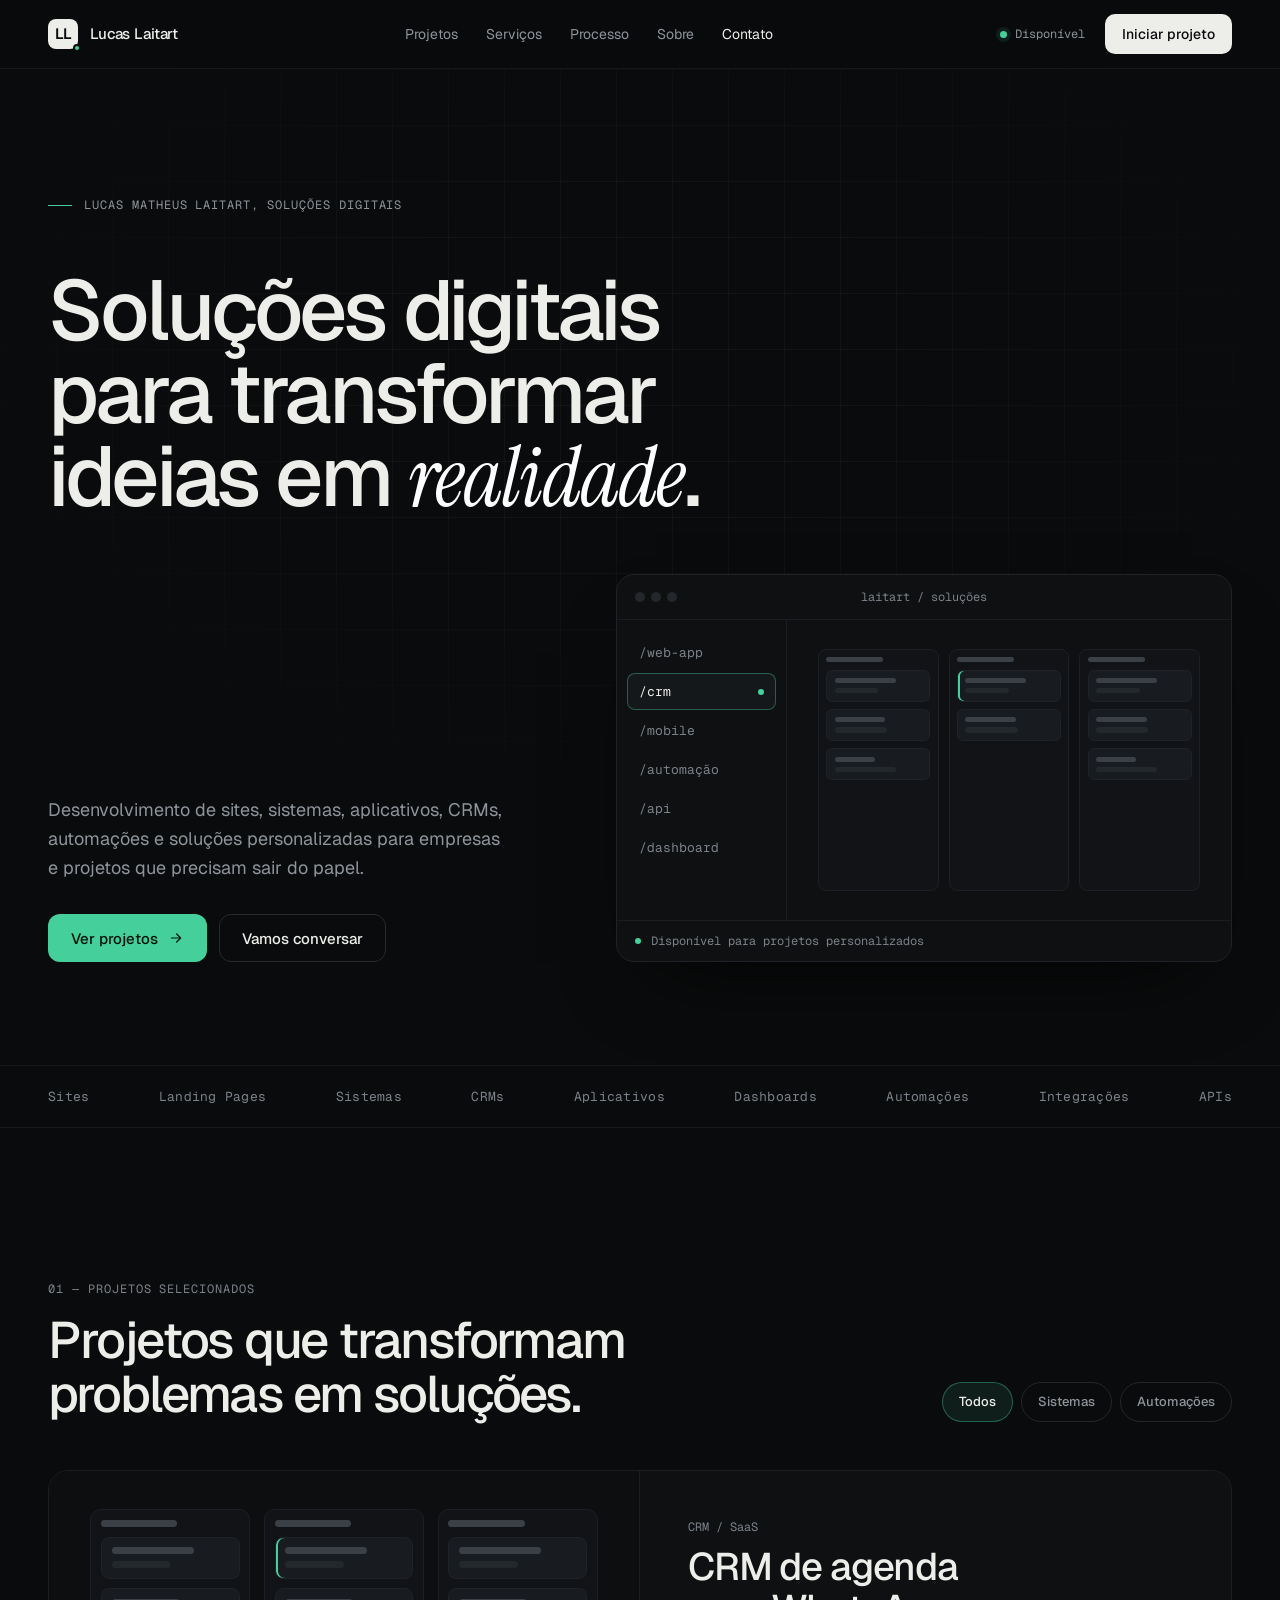
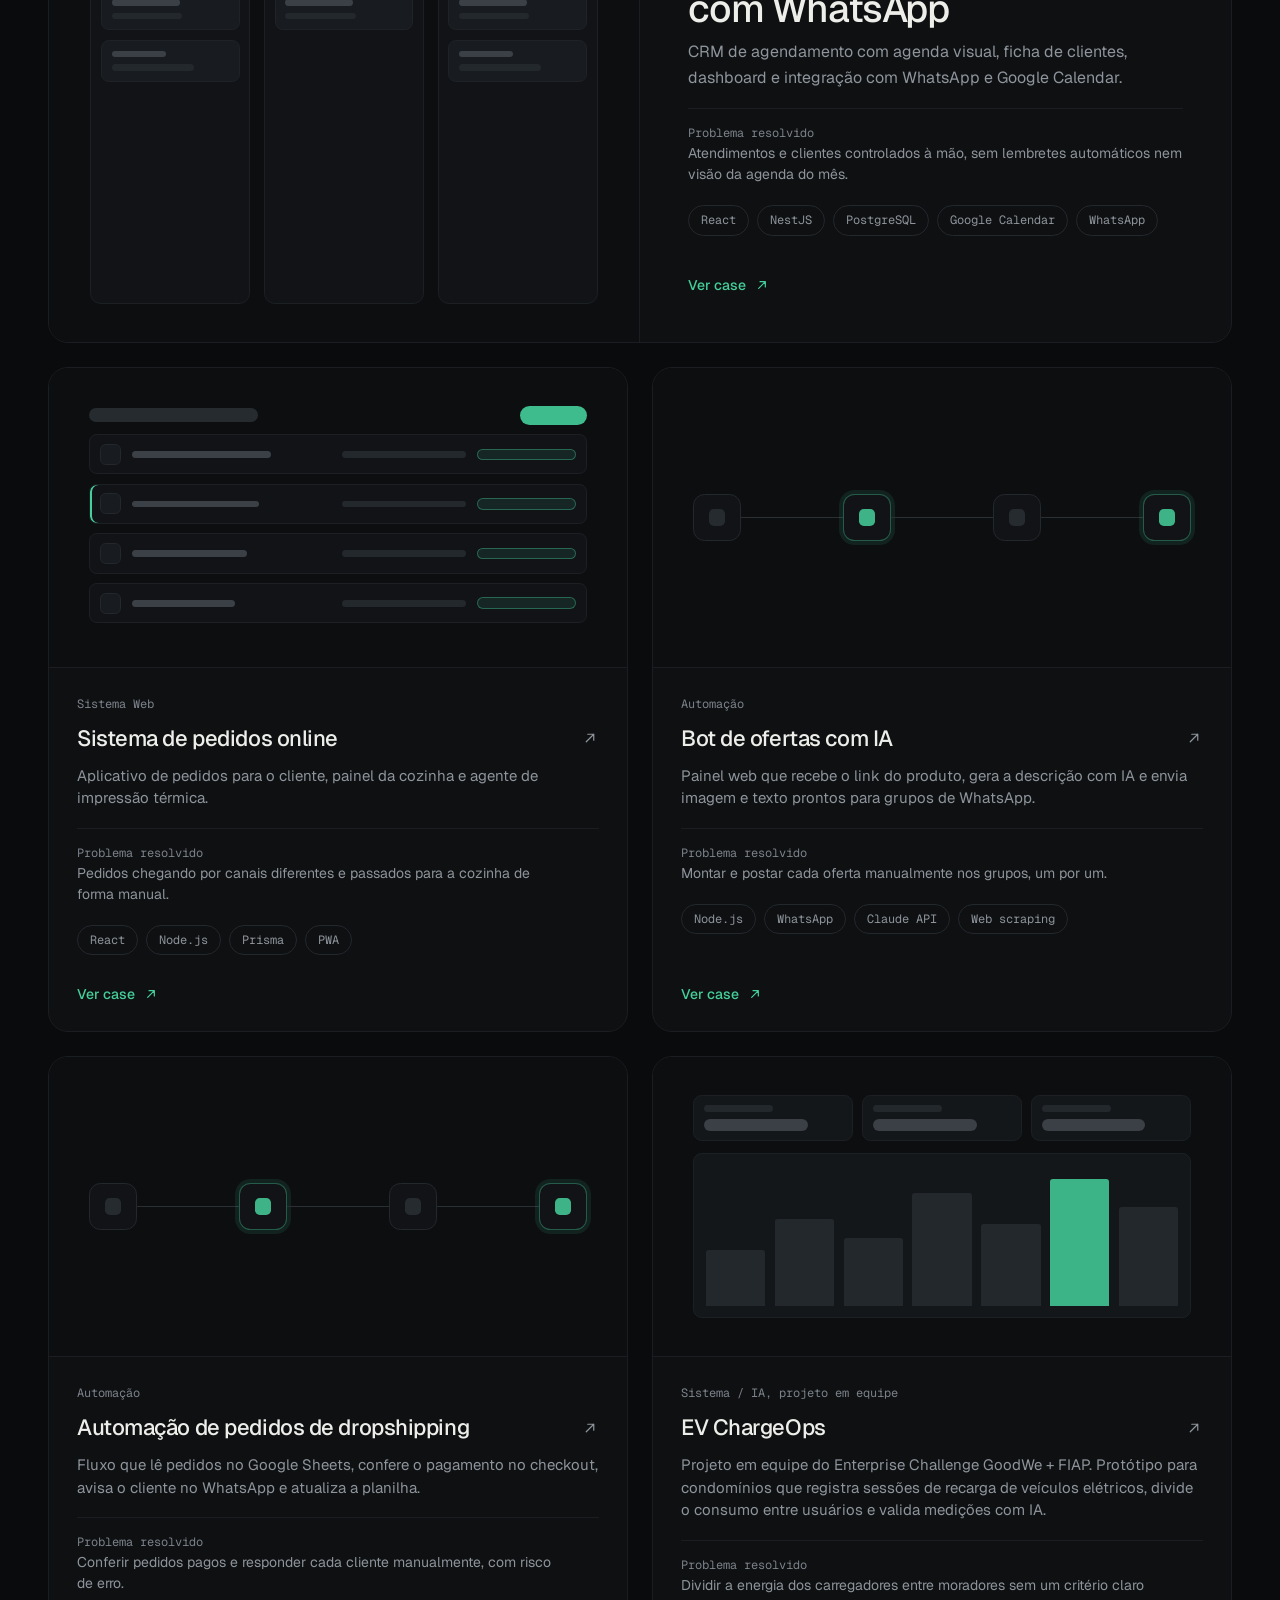
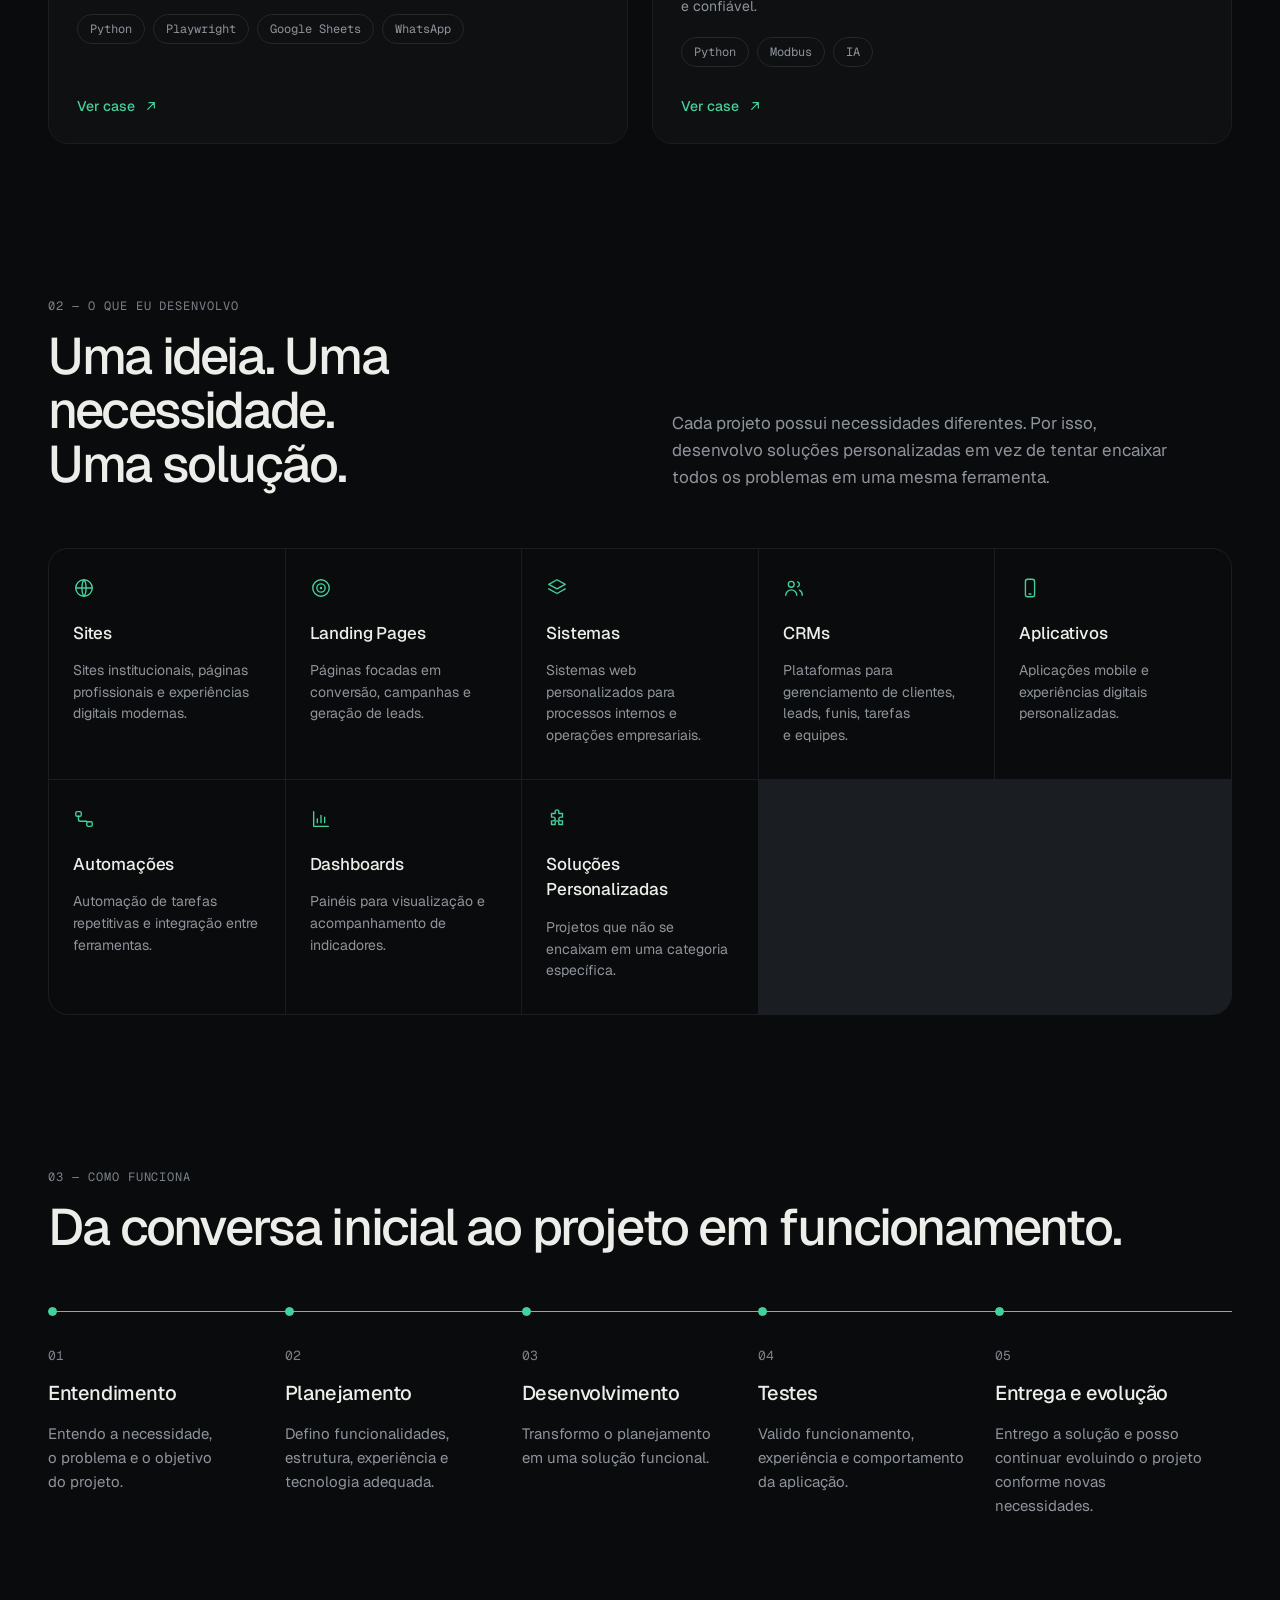
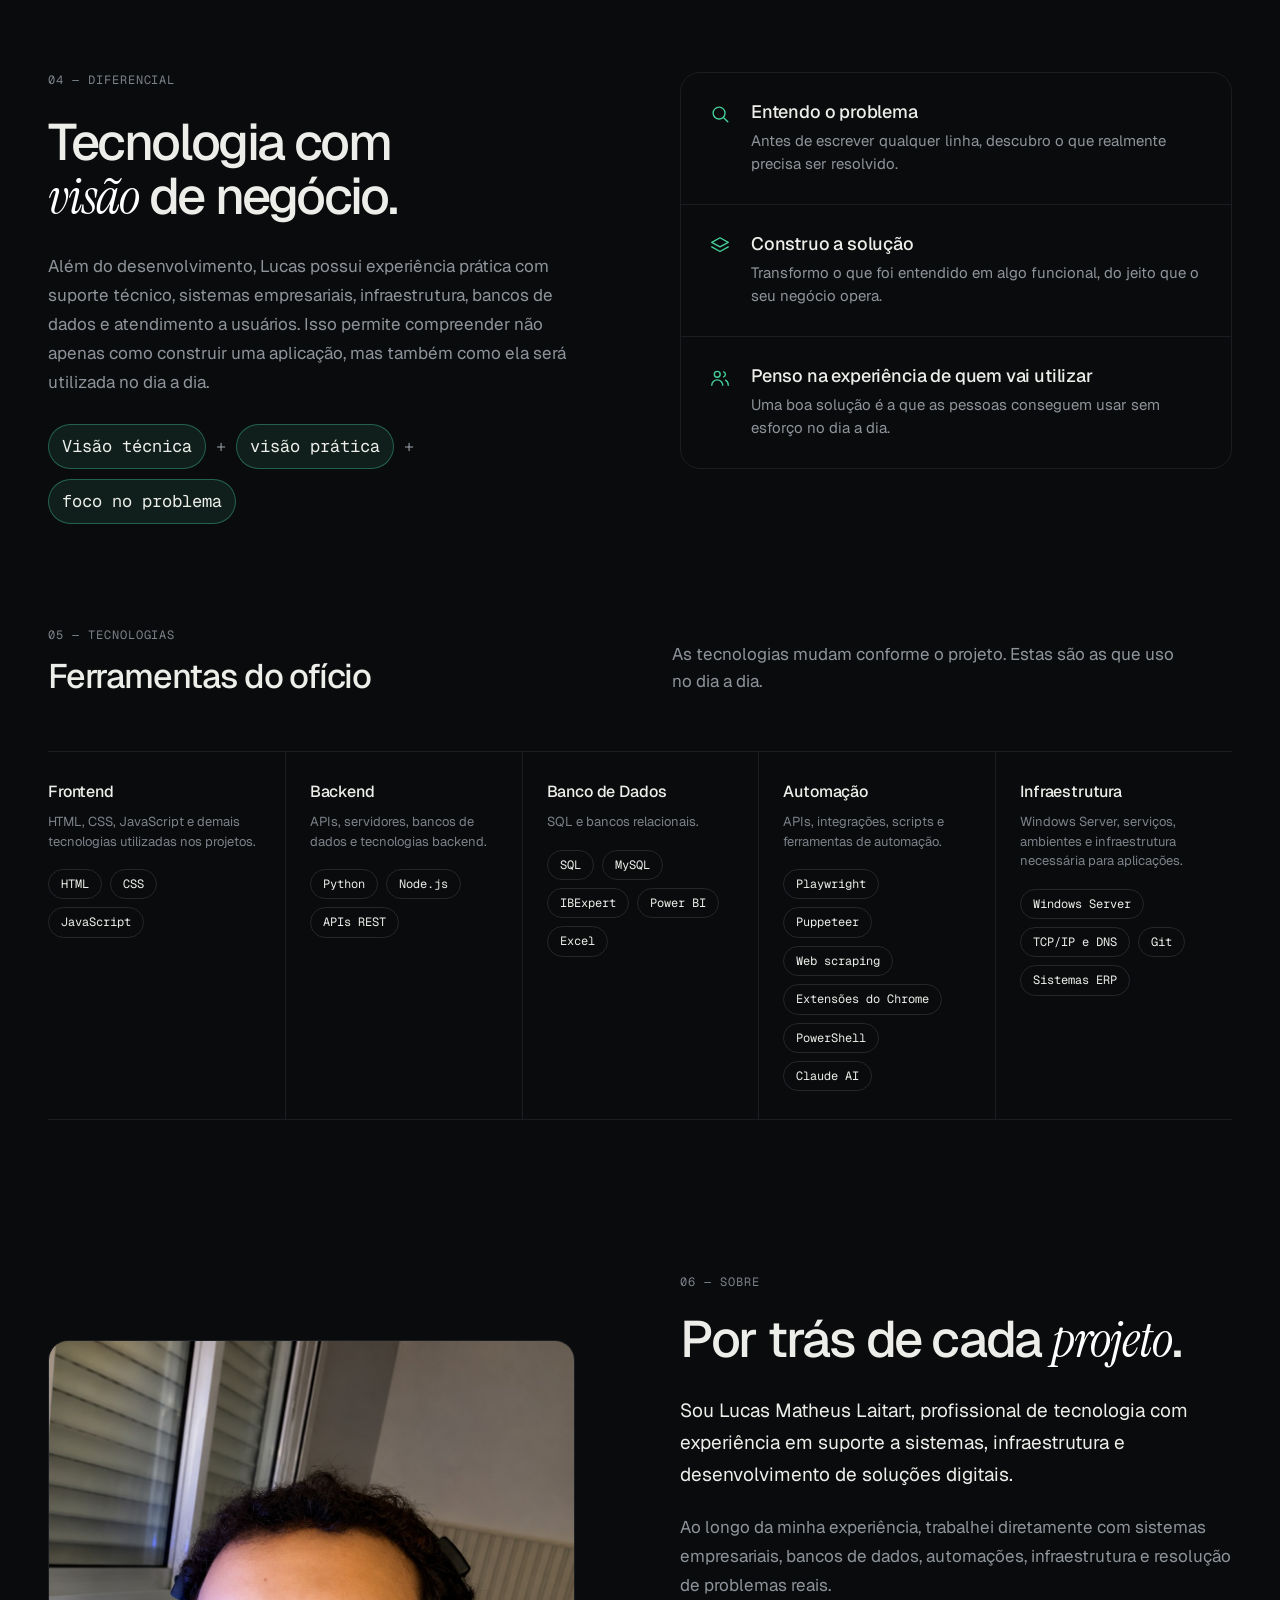
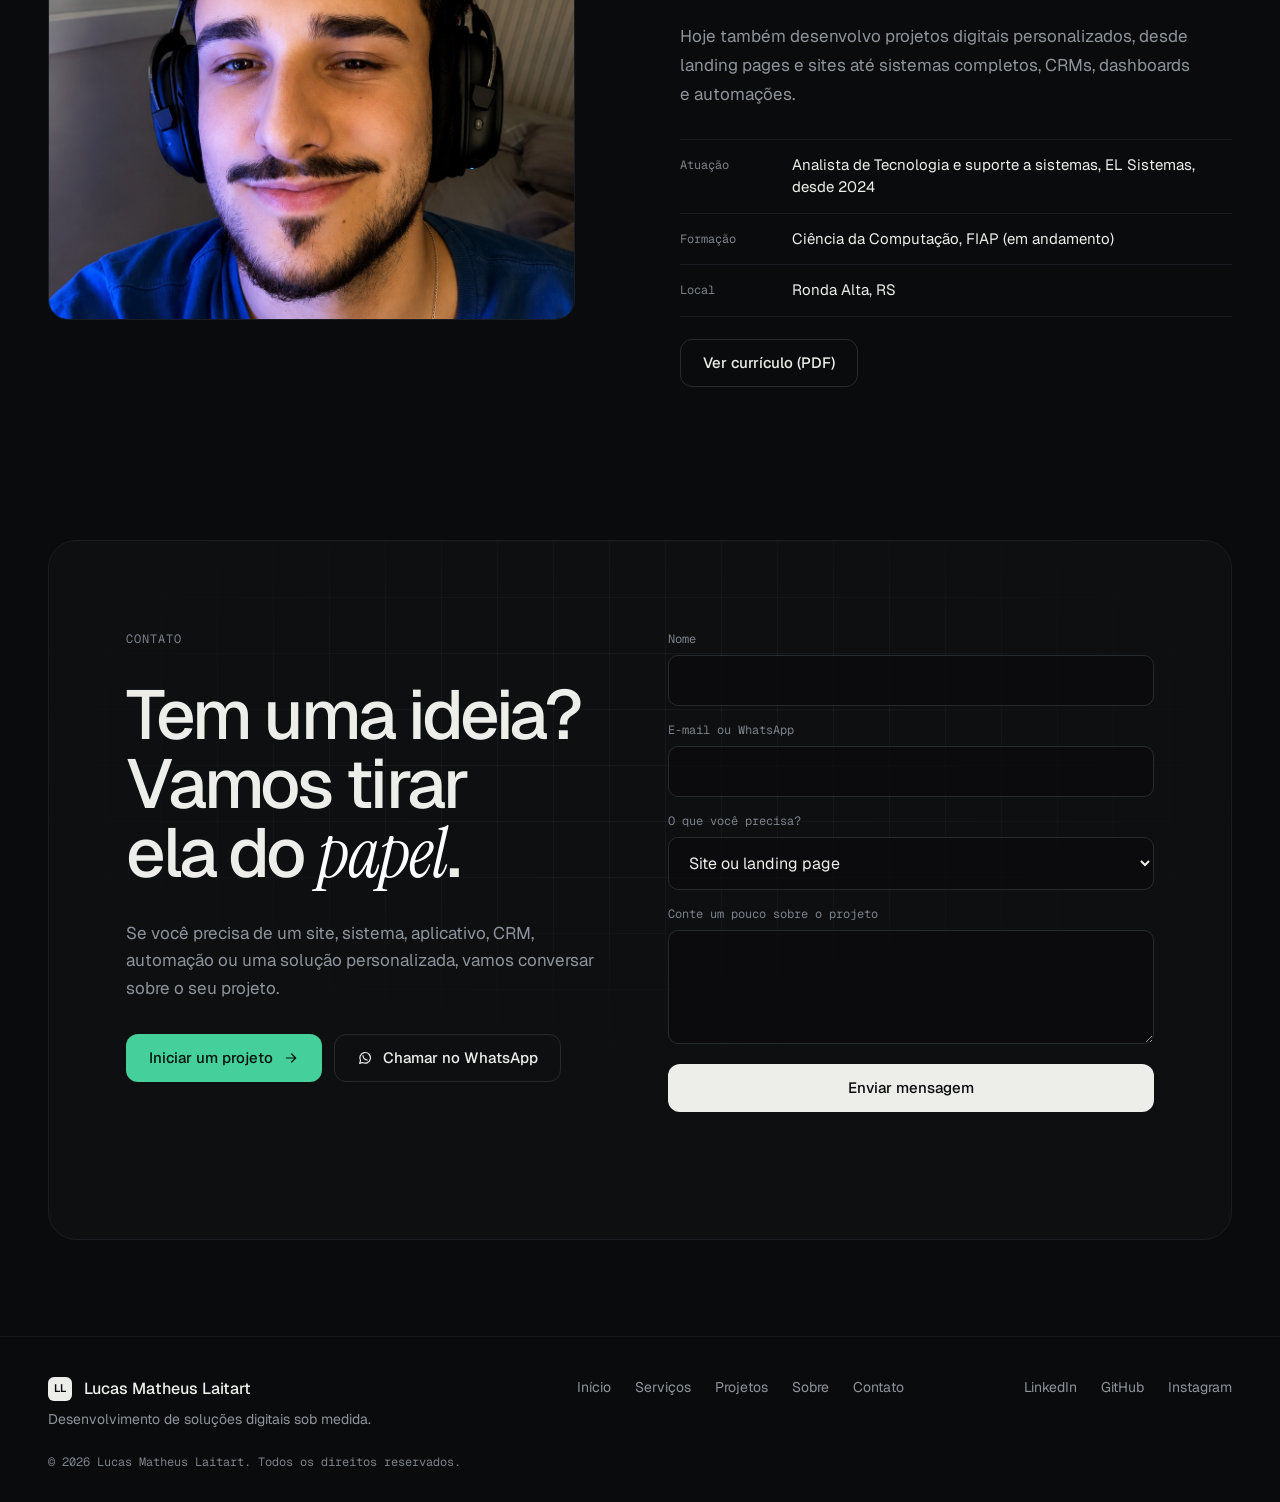
==== index.html @ d744e844 "Portfólio PJ de Lucas Matheus Laitart Co-Authored-By: Claude Sonnet 5.5 <noreply@anthropic.com>" ====
<!doctype html>
<html lang="pt-BR">
<head>
  <meta charset="utf-8">
  <meta name="viewport" content="width=device-width, initial-scale=1">
  <title>Lucas Matheus Laitart | Soluções digitais sob medida</title>
  <meta name="description" content="Sites, sistemas, aplicativos, CRMs, dashboards e automações personalizadas para empresas e projetos que precisam sair do papel.">
  <meta name="theme-color" content="#0a0b0c">
  <meta property="og:title" content="Lucas Matheus Laitart | Soluções digitais sob medida">
  <meta property="og:description" content="Transformo ideias e problemas de negócio em soluções digitais funcionais, modernas e personalizadas.">
  <meta property="og:type" content="website">
  <link rel="icon" href="data:image/svg+xml,%3Csvg xmlns='http://www.w3.org/2000/svg' viewBox='0 0 32 32'%3E%3Crect width='32' height='32' rx='8' fill='%23edeeea'/%3E%3Ccircle cx='25' cy='25' r='4' fill='%2345d09b' stroke='%230a0b0c' stroke-width='2'/%3E%3Ctext x='15' y='21' font-family='Arial' font-weight='700' font-size='15' text-anchor='middle' fill='%230a0b0c'%3ELL%3C/text%3E%3C/svg%3E">
  <link rel="preconnect" href="https://fonts.googleapis.com">
  <link rel="preconnect" href="https://fonts.gstatic.com" crossorigin>
  <link href="https://fonts.googleapis.com/css2?family=Geist:wght@300;400;500;600&family=Geist+Mono:wght@400;500&family=Instrument+Serif:ital@1&display=swap" rel="stylesheet">
  <link rel="stylesheet" href="css/tokens.css">
  <link rel="stylesheet" href="css/base.css">
  <link rel="stylesheet" href="css/components.css">
  <link rel="stylesheet" href="css/hero.css">
  <link rel="stylesheet" href="css/sections.css">
</head>
<body>
  <a class="skip" href="#conteudo">Ir para o conteúdo</a>

  <header class="nav" id="nav">
    <div class="container nav__inner">
      <a class="nav__brand" href="#inicio" aria-label="Lucas Matheus Laitart, início">
        <span class="nav__mark" aria-hidden="true">LL</span>
        <span>Lucas Laitart</span>
      </a>
      <nav class="nav__links" id="nav-links" aria-label="Principal">
        <a href="#projetos">Projetos</a>
        <a href="#servicos">Serviços</a>
        <a href="#processo">Processo</a>
        <a href="#sobre">Sobre</a>
        <a href="#contato">Contato</a>
      </nav>
      <div class="nav__right">
        <span class="avail"><i aria-hidden="true"></i>Disponível</span>
        <a class="btn btn--sm btn--light" href="#contato">Iniciar projeto</a>
        <button class="nav__toggle" id="nav-toggle" aria-expanded="false" aria-controls="nav-links" aria-label="Abrir menu">
          <span></span><span></span>
        </button>
      </div>
    </div>
    <span class="nav__progress" id="nav-progress" aria-hidden="true"></span>
  </header>

  <main id="conteudo">
    <!-- HERO -->
    <section class="hero" id="inicio">
      <div class="hero__bg gridbg gridbg--fade" aria-hidden="true"></div>
      <div class="container hero__inner">
        <p class="hero__kicker">Lucas Matheus Laitart, soluções digitais</p>
        <h1>Soluções digitais para transformar ideias em <em class="serif">realidade</em>.</h1>

        <div class="hero__row">
          <div class="hero__copy">
            <p>Desenvolvimento de sites, sistemas, aplicativos, CRMs, automações e soluções personalizadas para empresas e projetos que precisam sair do papel.</p>
            <div class="hero__cta">
              <a class="btn btn--primary" href="#projetos">Ver projetos
                <svg class="arrow-r" viewBox="0 0 24 24" aria-hidden="true"><path d="M5 12h14M13 6l6 6-6 6"/></svg></a>
              <a class="btn btn--ghost" href="#contato">Vamos conversar</a>
            </div>
          </div>

          <div class="console" id="console">
            <div class="console__bar">
              <span class="console__dots" aria-hidden="true"><i></i><i></i><i></i></span>
              <span class="console__title">laitart / soluções</span>
              <span style="width:42px" aria-hidden="true"></span>
            </div>
            <div class="console__body">
              <div class="console__tabs" id="console-tabs" role="tablist" aria-label="Tipos de solução"></div>
              <div class="console__view" id="console-view" role="tabpanel" aria-live="polite"></div>
            </div>
            <div class="console__foot"><i aria-hidden="true"></i>Disponível para projetos personalizados</div>
          </div>
        </div>
      </div>
    </section>

    <div class="strip">
      <div class="container strip__inner" aria-label="Tipos de projeto">
        <span>Sites</span><span>Landing Pages</span><span>Sistemas</span><span>CRMs</span><span>Aplicativos</span><span>Dashboards</span><span>Automações</span><span>Integrações</span><span>APIs</span>
      </div>
    </div>

    <!-- PROJETOS -->
    <section class="section" id="projetos">
      <div class="container">
        <div class="work__top">
          <div>
            <span class="eyebrow">01 — Projetos selecionados</span>
            <h2>Projetos que transformam problemas em soluções.</h2>
          </div>
          <div class="filters" id="project-filters" role="group" aria-label="Filtrar projetos"></div>
        </div>
        <div class="projects" id="projects-grid"></div>
      </div>
    </section>

    <!-- SERVIÇOS -->
    <section class="section" id="servicos">
      <div class="container">
        <div class="head">
          <div>
            <span class="eyebrow">02 — O que eu desenvolvo</span>
            <h2>Uma ideia. Uma necessidade. Uma solução.</h2>
          </div>
          <p>Cada projeto possui necessidades diferentes. Por isso, desenvolvo soluções personalizadas em vez de tentar encaixar todos os problemas em uma mesma ferramenta.</p>
        </div>
        <div class="services" id="services-grid"></div>
      </div>
    </section>

    <!-- PROCESSO -->
    <section class="section" id="processo">
      <div class="container">
        <div class="head">
          <div>
            <span class="eyebrow">03 — Como funciona</span>
            <h2>Da conversa inicial ao projeto em funcionamento.</h2>
          </div>
        </div>
        <ol class="process" id="process-list"></ol>
      </div>
    </section>

    <!-- DIFERENCIAL -->
    <section class="section" id="diferencial">
      <div class="container diff">
        <div class="diff__copy">
          <span class="eyebrow">04 — Diferencial</span>
          <h2>Tecnologia com <em class="serif">visão</em> de negócio.</h2>
          <p>Além do desenvolvimento, Lucas possui experiência prática com suporte técnico, sistemas empresariais, infraestrutura, bancos de dados e atendimento a usuários. Isso permite compreender não apenas como construir uma aplicação, mas também como ela será utilizada no dia a dia.</p>
          <p class="equation" aria-label="Visão técnica, mais visão prática, mais foco no problema">
            <span>Visão técnica</span><i>+</i><span>visão prática</span><i>+</i><span>foco no problema</span>
          </p>
        </div>
        <div class="pillars" id="pillars-list"></div>
      </div>
    </section>

    <!-- TECNOLOGIAS -->
    <section class="section section--tight" id="tecnologias">
      <div class="container">
        <div class="head head--small">
          <div>
            <span class="eyebrow">05 — Tecnologias</span>
            <h2>Ferramentas do ofício</h2>
          </div>
          <p>As tecnologias mudam conforme o projeto. Estas são as que uso no dia a dia.</p>
        </div>
        <div class="tech" id="tech-list"></div>
      </div>
    </section>

    <!-- SOBRE -->
    <section class="section" id="sobre">
      <div class="container about">
        <div class="about__visual" id="about-visual"></div>
        <div class="about__copy">
          <span class="eyebrow">06 — Sobre</span>
          <h2>Por trás de cada <em class="serif">projeto</em>.</h2>
          <p>Sou Lucas Matheus Laitart, profissional de tecnologia com experiência em suporte a sistemas, infraestrutura e desenvolvimento de soluções digitais.</p>
          <p>Ao longo da minha experiência, trabalhei diretamente com sistemas empresariais, bancos de dados, automações, infraestrutura e resolução de problemas reais.</p>
          <p>Hoje também desenvolvo projetos digitais personalizados, desde landing pages e sites até sistemas completos, CRMs, dashboards e automações.</p>
          <dl class="facts-list">
            <div><dt>Atuação</dt><dd>Analista de Tecnologia e suporte a sistemas, EL Sistemas, desde 2024</dd></div>
            <div><dt>Formação</dt><dd>Ciência da Computação, FIAP (em andamento)</dd></div>
            <div><dt>Local</dt><dd>Ronda Alta, RS</dd></div>
          </dl>
          <a class="btn btn--ghost" href="assets/curriculo.pdf" target="_blank" rel="noopener">Ver currículo (PDF)</a>
        </div>
      </div>
    </section>

    <!-- CONTATO -->
    <section class="section" id="contato">
      <div class="container">
        <div class="cta">
          <div class="cta__bg gridbg gridbg--fade" aria-hidden="true"></div>
          <div class="cta__copy">
            <span class="eyebrow">Contato</span>
            <h2>Tem uma ideia? Vamos tirar ela do <em class="serif">papel</em>.</h2>
            <p>Se você precisa de um site, sistema, aplicativo, CRM, automação ou uma solução personalizada, vamos conversar sobre o seu projeto.</p>
            <div class="cta__actions">
              <a class="btn btn--primary" href="#form-nome" id="cta-start">Iniciar um projeto
                <svg class="arrow-r" viewBox="0 0 24 24" aria-hidden="true"><path d="M5 12h14M13 6l6 6-6 6"/></svg></a>
              <a class="btn btn--ghost" id="cta-wa" href="#form-nome" hidden></a>
            </div>
          </div>
          <form class="form" id="contact-form" novalidate>
            <label>Nome<input id="form-nome" name="nome" type="text" autocomplete="name" required></label>
            <label>E-mail ou WhatsApp<input name="contato" type="text" autocomplete="email" required></label>
            <label>O que você precisa?
              <select name="tipo">
                <option>Site ou landing page</option>
                <option>Sistema web</option>
                <option>CRM</option>
                <option>Aplicativo</option>
                <option>Automação ou integração</option>
                <option>Dashboard</option>
                <option>Outro</option>
              </select>
            </label>
            <label>Conte um pouco sobre o projeto<textarea name="mensagem" rows="4" required></textarea></label>
            <button class="btn btn--light" type="submit">Enviar mensagem</button>
            <p class="form__msg" id="form-msg" role="status" aria-live="polite"></p>
          </form>
        </div>
      </div>
    </section>
  </main>

  <footer class="footer">
    <div class="container footer__inner">
      <div>
        <p class="footer__name"><span class="nav__mark" aria-hidden="true">LL</span>Lucas Matheus Laitart</p>
        <p class="footer__desc">Desenvolvimento de soluções digitais sob medida.</p>
      </div>
      <nav class="footer__links" aria-label="Rodapé">
        <a href="#inicio">Início</a>
        <a href="#servicos">Serviços</a>
        <a href="#projetos">Projetos</a>
        <a href="#sobre">Sobre</a>
        <a href="#contato">Contato</a>
      </nav>
      <div class="footer__socials" id="footer-socials"></div>
    </div>
    <div class="container footer__legal"><span id="year"></span> Lucas Matheus Laitart. Todos os direitos reservados.</div>
  </footer>


  <script src="js/data/site.js"></script>
  <script src="js/data/projects.js"></script>
  <script src="js/data/content.js"></script>
  <script src="js/mockups.js"></script>
  <script src="js/render.js"></script>
  <script src="js/main.js"></script>
</body>
</html>
---- css/tokens.css ----
:root {
  --bg: #0a0b0c;
  --bg-raised: #0e1012;
  --surface: #111316;
  --surface-2: #15181b;
  --line: #1a1d21;
  --line-strong: #262b30;
  --text: #edeeea;
  --muted: #8e949b;
  --faint: #7c828a;
  --accent: #45d09b;
  --accent-ink: #04140d;
  --accent-soft: rgba(69, 208, 155, 0.1);
  --accent-line: rgba(69, 208, 155, 0.38);

  --font-body: "Geist", "Helvetica Neue", system-ui, sans-serif;
  --font-mono: "Geist Mono", ui-monospace, "Cascadia Mono", Consolas, monospace;
  --font-serif: "Instrument Serif", Georgia, serif;

  --r-sm: 8px;
  --r-md: 12px;
  --r-lg: 20px;

  --container: 1200px;
  --gutter: clamp(20px, 4vw, 48px);
  --section-y: clamp(96px, 12vw, 160px);

  --ease: cubic-bezier(0.22, 0.8, 0.28, 1);
  --fast: 200ms;
}
---- css/base.css ----
*, *::before, *::after { box-sizing: border-box; }
html { scroll-behavior: smooth; scroll-padding-top: 84px; -webkit-text-size-adjust: 100%; }
body {
  margin: 0; background: var(--bg); color: var(--text);
  font: 400 1rem/1.5 var(--font-body);
  -webkit-font-smoothing: antialiased; text-rendering: optimizeLegibility;
}
img, svg { display: block; max-width: 100%; }
a { color: inherit; text-decoration: none; }
button, input, select, textarea { font: inherit; color: inherit; }
h1, h2, h3, p { margin: 0; }
h1, h2, h3 { font-weight: 500; text-wrap: balance; }
h2 { font-size: clamp(2rem, 4vw, 3.25rem); line-height: 1.05; letter-spacing: -0.035em; }
p { text-wrap: pretty; }
ol, ul { margin: 0; padding: 0; list-style: none; }
em.serif { font-family: var(--font-serif); font-style: italic; font-weight: 400; letter-spacing: -0.02em; color: #fff; }

.container { width: min(100% - 2 * var(--gutter), var(--container)); margin-inline: auto; }
.section { padding-top: var(--section-y); }
.section--tight { padding-top: clamp(64px, 8vw, 104px); }
.gridbg { background-image: linear-gradient(rgba(255,255,255,0.035) 1px, transparent 1px), linear-gradient(90deg, rgba(255,255,255,0.035) 1px, transparent 1px); background-size: 56px 56px; }
.gridbg--fade { -webkit-mask-image: radial-gradient(ellipse 70% 60% at 50% 30%, #000 30%, transparent 80%); mask-image: radial-gradient(ellipse 70% 60% at 50% 30%, #000 30%, transparent 80%); }

:focus-visible { outline: 2px solid var(--accent); outline-offset: 3px; border-radius: 6px; }
::selection { background: var(--accent); color: var(--accent-ink); }
[hidden] { display: none !important; }

.skip { position: absolute; left: 16px; top: -60px; background: var(--accent); color: var(--accent-ink); padding: 10px 16px; border-radius: var(--r-sm); z-index: 100; font-weight: 500; }
.skip:focus { top: 12px; }

@media (prefers-reduced-motion: reduce) {
  html { scroll-behavior: auto; }
  *, *::before, *::after { animation: none !important; transition-duration: 0.01ms !important; }
}
---- css/components.css ----
/* ---------- Botões ---------- */
.btn {
  display: inline-flex; align-items: center; justify-content: center; gap: 10px;
  min-height: 48px; padding: 0 22px; border: 1px solid transparent; border-radius: var(--r-md);
  font: 500 0.9375rem/1 var(--font-body); cursor: pointer; white-space: nowrap;
  transition: transform var(--fast) var(--ease), background var(--fast), border-color var(--fast), color var(--fast);
}
.btn:active { transform: scale(0.97); }
.btn--sm { min-height: 40px; padding: 0 16px; font-size: 0.875rem; border-radius: 10px; }
.btn--primary { background: var(--accent); color: var(--accent-ink); }
.btn--primary:hover { background: #62dbae; }
.btn--light { background: var(--text); color: var(--bg); }
.btn--light:hover { background: #fff; }
.btn--ghost { border-color: var(--line-strong); color: var(--text); }
.btn--ghost:hover { border-color: #3a4046; background: #15181b; }
.btn svg { width: 16px; height: 16px; fill: none; stroke: currentColor; stroke-width: 1.8; stroke-linecap: round; stroke-linejoin: round; }
.arrow-r, .arrow-ne { transition: transform var(--fast) var(--ease); }
.btn:hover .arrow-r { transform: translateX(3px); }

/* ---------- Navegação ---------- */
.nav { position: sticky; top: 0; z-index: 50; background: rgba(10, 11, 12, 0.78); backdrop-filter: blur(14px); -webkit-backdrop-filter: blur(14px); border-bottom: 1px solid #16191c; }
.nav__inner { min-height: 68px; display: flex; align-items: center; justify-content: space-between; gap: 16px 32px; }
.nav__brand { display: flex; align-items: center; gap: 12px; font-weight: 500; font-size: 0.9375rem; letter-spacing: -0.01em; }
.nav__mark { position: relative; width: 30px; height: 30px; border-radius: 8px; background: var(--text); color: var(--bg); display: flex; align-items: center; justify-content: center; font-weight: 600; font-size: 0.9375rem; letter-spacing: -0.04em; }
.nav__mark::after { content: ""; position: absolute; right: -3px; bottom: -3px; width: 8px; height: 8px; border-radius: 50%; background: var(--accent); border: 2px solid var(--bg); }
.nav__links { display: flex; align-items: center; gap: 4px 28px; font-size: 0.875rem; }
.nav__links a { color: var(--muted); transition: color var(--fast); }
.nav__links a:hover, .nav__links a.is-active { color: var(--text); }
.nav__right { display: flex; align-items: center; gap: 20px; }
.avail { display: flex; align-items: center; gap: 8px; font: 400 0.75rem var(--font-mono); color: var(--muted); }
.avail i { width: 7px; height: 7px; border-radius: 50%; background: var(--accent); box-shadow: 0 0 0 4px var(--accent-soft); }
.nav__toggle { display: none; width: 44px; height: 44px; border: 0; background: none; cursor: pointer; position: relative; }
.nav__toggle span { position: absolute; left: 12px; right: 12px; height: 2px; background: var(--text); border-radius: 2px; transition: transform 220ms var(--ease), top 220ms var(--ease); }
.nav__toggle span:first-child { top: 17px; }
.nav__toggle span:last-child { top: 25px; }
.nav__toggle[aria-expanded="true"] span:first-child { top: 21px; transform: rotate(45deg); }
.nav__toggle[aria-expanded="true"] span:last-child { top: 21px; transform: rotate(-45deg); }
.nav__progress { position: absolute; left: 0; bottom: -1px; height: 1px; width: 100%; background: var(--accent); transform: scaleX(0); transform-origin: left; }

@media (max-width: 900px) {
  .nav__toggle { display: block; }
  .avail { display: none; }
  .nav__right .btn { display: none; }
  .nav__links {
    position: fixed; inset: 68px 0 auto 0; flex-direction: column; align-items: stretch; gap: 0;
    padding: 8px var(--gutter) 24px; background: rgba(10, 11, 12, 0.98); backdrop-filter: blur(16px);
    border-bottom: 1px solid var(--line); transform: translateY(-8px); opacity: 0; visibility: hidden;
    transition: opacity 200ms, transform 200ms var(--ease), visibility 200ms;
  }
  .nav__links.is-open { opacity: 1; transform: none; visibility: visible; }
  .nav__links a { padding: 16px 4px; font-size: 1.0625rem; border-bottom: 1px solid var(--line); }
}

/* ---------- Cabeçalho de seção ---------- */
.eyebrow { display: block; font: 400 0.75rem/1.4 var(--font-mono); letter-spacing: 0.08em; text-transform: uppercase; color: var(--faint); }
.head { display: grid; grid-template-columns: repeat(auto-fit, minmax(min(420px, 100%), 1fr)); gap: 24px 64px; align-items: end; margin-bottom: 56px; }
.head > div { display: flex; flex-direction: column; gap: 16px; }
.head p { color: var(--muted); font-size: 1.0625rem; line-height: 1.6; max-width: 46ch; }
.head--small h2 { font-size: clamp(1.5rem, 2.8vw, 2.125rem); }

/* ---------- Chips ---------- */
.chip { display: inline-flex; align-items: center; padding: 7px 12px; border: 1px solid #23282d; border-radius: 999px; font: 400 0.75rem/1.2 var(--font-mono); color: var(--muted); }

/* ---------- Modal ---------- */
.modal { border: 1px solid var(--line-strong); border-radius: var(--r-lg); background: var(--bg-raised); color: var(--text); padding: 0; width: min(640px, calc(100% - 32px)); max-height: calc(100dvh - 48px); }
.modal::backdrop { background: rgba(4, 5, 6, 0.75); backdrop-filter: blur(6px); }
.modal[open] { animation: pop 260ms var(--ease); }
@keyframes pop { from { opacity: 0; transform: translateY(10px) scale(0.98); } }
.modal__body { padding: clamp(24px, 4vw, 40px); }
.modal__close { float: right; width: 40px; height: 40px; margin: -8px -8px 0 0; border: 1px solid var(--line-strong); border-radius: 50%; background: none; cursor: pointer; font-size: 1.25rem; line-height: 1; color: var(--muted); transition: border-color var(--fast), color var(--fast); }
.modal__close:hover { border-color: var(--accent); color: var(--accent); }
.modal h3 { font-size: 1.75rem; letter-spacing: -0.03em; margin: 6px 0 14px; }
.modal dl { margin: 24px 0 0; display: grid; gap: 18px; }
.modal dt { font: 400 0.75rem var(--font-mono); color: var(--faint); margin-bottom: 4px; }
.modal dd { margin: 0; }
---- css/hero.css ----
.hero { position: relative; overflow: hidden; }
.hero__bg { position: absolute; inset: 0; pointer-events: none; }
.hero__inner { position: relative; padding-block: clamp(72px, 10vw, 136px) clamp(72px, 8vw, 112px); display: flex; flex-direction: column; gap: 56px; }
.hero__kicker { display: flex; align-items: center; gap: 12px; font: 400 0.75rem var(--font-mono); letter-spacing: 0.08em; text-transform: uppercase; color: var(--muted); }
.hero__kicker::before { content: ""; width: 24px; height: 1px; background: var(--accent); }
.hero h1 { max-width: 15ch; font-size: clamp(2.75rem, 6.6vw, 6rem); line-height: 0.98; letter-spacing: -0.045em; }
.hero__row { display: grid; grid-template-columns: minmax(0, 0.9fr) minmax(0, 1.1fr); gap: 48px 64px; align-items: end; }
.hero__copy { display: flex; flex-direction: column; gap: 32px; max-width: 460px; }
.hero__copy p { font-size: 1.125rem; line-height: 1.6; color: var(--muted); }
.hero__cta { display: flex; gap: 12px; flex-wrap: wrap; }

/* entrada orquestrada: única sequência automática da página */
.hero__kicker, .hero h1, .hero__copy, .console { animation: rise 700ms var(--ease) both; }
.hero h1 { animation-delay: 80ms; }
.hero__copy { animation-delay: 180ms; }
.console { animation-delay: 280ms; }
@keyframes rise { from { opacity: 0; transform: translateY(16px); } }

/* ---------- Console ---------- */
.console { border: 1px solid #1f2327; border-radius: 18px; background: var(--bg-raised); box-shadow: 0 40px 80px -40px rgba(0, 0, 0, 0.8); overflow: hidden; }
.console__bar { display: flex; align-items: center; justify-content: space-between; gap: 12px; padding: 14px 18px; border-bottom: 1px solid var(--line); }
.console__dots { display: flex; gap: 6px; width: 42px; }
.console__dots i { width: 10px; height: 10px; border-radius: 50%; background: #23272b; }
.console__title { font: 400 0.75rem var(--font-mono); color: var(--faint); }
.console__body { display: grid; grid-template-columns: 170px minmax(0, 1fr); }
.console__tabs { padding: 14px 10px; border-right: 1px solid var(--line); display: flex; flex-direction: column; gap: 2px; }
.console__tab {
  display: flex; align-items: center; justify-content: space-between; width: 100%; padding: 10px 12px; border: 0; border-radius: 8px;
  background: none; color: var(--faint); font: 400 0.8125rem var(--font-mono); text-align: left; cursor: pointer;
  transition: color var(--fast), background var(--fast);
}
.console__tab:hover { color: var(--text); }
.console__tab[aria-selected="true"] { background: var(--surface-2); box-shadow: inset 0 0 0 1px var(--accent-line); color: var(--text); }
.console__tab[aria-selected="true"]::after { content: ""; width: 6px; height: 6px; border-radius: 50%; background: var(--accent); }
.console__view { position: relative; container-type: inline-size; min-height: 300px; }
.console__view .mock { animation: fade 320ms var(--ease); }
@keyframes fade { from { opacity: 0; transform: translateY(6px); } }
.console__foot { display: flex; align-items: center; gap: 10px; padding: 12px 18px; border-top: 1px solid var(--line); font: 400 0.75rem var(--font-mono); color: var(--faint); }
.console__foot i { width: 6px; height: 6px; border-radius: 50%; background: var(--accent); }

@media (max-width: 960px) {
  .hero__row { grid-template-columns: 1fr; }
}
@media (max-width: 620px) {
  .console__body { grid-template-columns: 1fr; }
  .console__tabs { flex-direction: row; overflow-x: auto; border-right: 0; border-bottom: 1px solid var(--line); padding: 10px; scrollbar-width: none; }
  .console__tab { width: auto; white-space: nowrap; gap: 10px; }
  .console__view { min-height: 240px; }
}

/* ---------- Faixa de capacidades ---------- */
.strip { border-block: 1px solid #16191c; }
.strip__inner { padding-block: 22px; display: flex; flex-wrap: wrap; justify-content: space-between; gap: 12px 28px; font: 400 0.8125rem var(--font-mono); color: var(--faint); letter-spacing: 0.02em; }
---- css/sections.css ----
/* ================= PROJETOS ================= */
.work__top { display: flex; justify-content: space-between; align-items: flex-end; gap: 24px; flex-wrap: wrap; margin-bottom: 48px; }
.work__top > div:first-child { display: flex; flex-direction: column; gap: 16px; }
.work__top h2 { max-width: 18ch; }
.filters { display: flex; gap: 8px; flex-wrap: wrap; }
.filter { min-height: 40px; padding: 0 16px; border-radius: 999px; border: 1px solid #22272b; background: transparent; color: var(--muted); font: 500 0.8125rem var(--font-body); cursor: pointer; transition: border-color var(--fast), color var(--fast), background var(--fast); }
.filter:hover { color: var(--text); border-color: #3a4046; }
.filter[aria-pressed="true"] { border-color: var(--accent-line); background: var(--accent-soft); color: var(--text); }

.projects { display: grid; grid-template-columns: repeat(2, minmax(0, 1fr)); gap: 24px; }
.project {
  --mx: 50%; --my: 0%;
  position: relative; display: flex; flex-direction: column; border: 1px solid var(--line); border-radius: var(--r-lg);
  background: var(--bg-raised); overflow: hidden;
  transition: border-color var(--fast), background-color var(--fast);
}
.project::after { content: ""; position: absolute; inset: 0; opacity: 0; pointer-events: none; transition: opacity 240ms;
  background: radial-gradient(320px circle at var(--mx) var(--my), rgba(69, 208, 155, 0.08), transparent 70%); }
.project:hover { border-color: #2e3439; background-color: #121417; }
.project:hover::after { opacity: 1; }
.project:hover .arrow-ne { transform: translate(2px, -2px); }
.project.is-hidden { display: none; }

.project__media { position: relative; height: 300px; background-color: #0c0e10; border-bottom: 1px solid var(--line); overflow: hidden; container-type: inline-size; }
.project__media img { width: 100%; height: 100%; object-fit: cover; }
.project__flag { position: absolute; left: 16px; top: 14px; z-index: 2; font: 400 0.6875rem var(--font-mono); color: #5c6268; }
.project__body { display: flex; flex-direction: column; gap: 10px; flex: 1; padding: 28px; }
.project__meta { font: 400 0.75rem var(--font-mono); color: var(--faint); }
.project__title { display: flex; justify-content: space-between; align-items: center; gap: 16px; }
.project h3 { font-size: 1.375rem; letter-spacing: -0.02em; }
.project__title svg { width: 18px; height: 18px; fill: none; stroke: var(--muted); stroke-width: 1.6; stroke-linecap: round; stroke-linejoin: round; flex: none; }
.project__desc { color: var(--muted); font-size: 0.9375rem; }
.project__problem { margin-top: 8px; padding-top: 16px; border-top: 1px solid var(--line); color: var(--muted); font-size: 0.875rem; }
.project__problem b { display: block; margin-bottom: 2px; font: 400 0.75rem var(--font-mono); color: var(--faint); }
.project__tech { display: flex; flex-wrap: wrap; gap: 8px; margin-top: 10px; }
.project__link { margin-top: auto; padding-top: 20px; display: inline-flex; align-items: center; gap: 8px; font: 500 0.875rem var(--font-body); color: var(--accent); background: none; border: 0; cursor: pointer; text-align: left; }
.project__link::before { content: ""; position: absolute; inset: 0; z-index: 3; }
.project__link svg { width: 16px; height: 16px; fill: none; stroke: currentColor; stroke-width: 1.8; stroke-linecap: round; stroke-linejoin: round; }

/* destaque */
.project--featured { grid-column: 1 / -1; display: grid; grid-template-columns: repeat(auto-fit, minmax(min(420px, 100%), 1fr)); }
.project--featured .project__media { height: auto; min-height: 420px; border-bottom: 0; border-right: 1px solid var(--line); }
.project--featured .project__body { justify-content: space-between; gap: 20px; padding: clamp(28px, 4vw, 48px); }
.project--featured h3 { font-size: clamp(1.75rem, 3vw, 2.5rem); line-height: 1.1; letter-spacing: -0.03em; }
.project--featured .project__desc { font-size: 1rem; line-height: 1.6; max-width: 42ch; }

@media (max-width: 760px) {
  .projects { grid-template-columns: 1fr; }
  .project--featured .project__media { border-right: 0; border-bottom: 1px solid var(--line); min-height: 280px; }
}

/* ---- Mockups gerados (escuros, sem cor além do destaque) ---- */
.mock { position: absolute; inset: 0; padding: 6.5% 7%; overflow: hidden; display: flex; gap: 1.4em; font-size: clamp(5.5px, 1.65cqw, 11.5px); }
.mock .bar { height: 1.5em; border-radius: 1em; background: var(--line-strong); }
.mock .pill { height: 2em; width: 7em; border-radius: 1em; background: var(--accent); opacity: 0.9; }
.mock .ln { height: 0.7em; border-radius: 1em; background: #23282d; }
.mock .ln.w { background: #3a4046; }
.mock .box { border-radius: 0.9em; background: #14171a; border: 1px solid #1c2024; }

.mk-crm .col { flex: 1; display: flex; flex-direction: column; gap: 1em; padding: 1em; border-radius: 1.1em; background: #111316; border: 1px solid #1c2024; }
.mk-crm .card { padding: 1em; border-radius: 0.8em; background: #181b1f; border: 1px solid #1f2327; display: grid; gap: 0.7em; }
.mk-crm .card.hot { box-shadow: inset 2px 0 0 var(--accent); }

.mk-system { flex-direction: column; gap: 1em; }
.mk-system .top { display: flex; justify-content: space-between; align-items: center; }
.mk-system .row { display: grid; grid-template-columns: 2.2em 1.6fr 1fr 0.8fr; gap: 1.2em; align-items: center; padding: 0.9em 1em; border-radius: 0.8em; background: #111316; border: 1px solid #1c2024; }
.mk-system .row:nth-child(3) { box-shadow: inset 2px 0 0 var(--accent); }
.mk-system .row i { width: 2.2em; height: 2.2em; border-radius: 0.6em; background: #181b1f; border: 1px solid #23282d; }
.mk-system .row b { height: 1.2em; border-radius: 1em; background: var(--accent-soft); box-shadow: inset 0 0 0 1px var(--accent-line); }

.mk-automation { align-items: center; justify-content: center; gap: 0; }
.mk-automation .n { width: 5em; height: 5em; border-radius: 1.2em; background: #111316; border: 1px solid #23282d; display: grid; place-items: center; flex: none; }
.mk-automation .n::after { content: ""; width: 1.7em; height: 1.7em; border-radius: 0.5em; background: #262b30; }
.mk-automation .n.on { border-color: var(--accent-line); box-shadow: 0 0 0 4px var(--accent-soft); }
.mk-automation .n.on::after { background: var(--accent); opacity: 0.85; }
.mk-automation .w { flex: 1; height: 1px; background: #2a2f34; }

.mk-landing { flex-direction: column; gap: 1.3em; justify-content: center; }
.mk-landing .nv { display: flex; justify-content: space-between; align-items: center; }
.mk-landing .hd { display: grid; gap: 0.9em; margin-top: 1em; }
.mk-landing .hd .ln:nth-child(1) { width: 78%; height: 1.5em; background: #2a2f34; }
.mk-landing .hd .ln:nth-child(2) { width: 52%; height: 1.5em; background: #2a2f34; }
.mk-landing .hd .ln:nth-child(3) { width: 66%; }
.mk-landing .ft { display: flex; gap: 1em; }
.mk-landing .ft .pill.g { background: transparent; border: 1px solid var(--line-strong); }

.mk-dashboard { flex-direction: column; gap: 1.2em; }
.mk-dashboard .kp { display: grid; grid-template-columns: repeat(3, 1fr); gap: 1em; }
.mk-dashboard .kp .box { padding: 1em; display: grid; gap: 0.8em; }
.mk-dashboard .chart { flex: 1; display: flex; align-items: flex-end; gap: 1em; padding: 1.2em; }
.mk-dashboard .chart i { flex: 1; height: var(--h); border-radius: 0.3em 0.3em 0 0; background: #23282d; }
.mk-dashboard .chart i:nth-child(6) { background: var(--accent); opacity: 0.85; }

.mk-mobile { justify-content: center; align-items: flex-end; padding-bottom: 0; gap: 1.6em; }
.mk-mobile .ph { width: 11em; height: 92%; border: 1px solid #23282d; border-bottom: 0; border-radius: 2em 2em 0 0; background: #111316; padding: 1.3em 1em 0; display: flex; flex-direction: column; gap: 0.8em; }
.mk-mobile .ph.b { height: 76%; background: #0f1114; border-color: #1f2327; }
.mk-mobile .ph i { align-self: center; width: 3.2em; height: 0.4em; border-radius: 1em; background: #23282d; }
.mk-mobile .ph .hl { height: 5em; border-radius: 0.8em; background: #181b1f; box-shadow: inset 0 0 0 1px var(--accent-line); }
.mk-mobile .ph .it { height: 2.6em; border-radius: 0.6em; background: #181b1f; }

.mk-api { flex-direction: column; justify-content: center; gap: 0.9em; font-family: var(--font-mono); }
.mk-api .rq { display: grid; grid-template-columns: 4.2em 1fr 3em; gap: 1.2em; align-items: center; padding: 1em 1.2em; border-radius: 0.8em; background: #111316; border: 1px solid #1c2024; color: var(--faint); font-size: 1.15em; line-height: 1; }
.mk-api .rq em { font-style: normal; color: #9ab6ff; }
.mk-api .rq b { font-weight: 400; color: var(--accent); text-align: right; }
.mk-api .rq.on { box-shadow: inset 2px 0 0 var(--accent); color: var(--text); }

/* ================= SERVIÇOS ================= */
.services { display: grid; grid-template-columns: repeat(auto-fit, minmax(min(210px, 100%), 1fr)); gap: 1px; background: var(--line); border: 1px solid var(--line); border-radius: var(--r-lg); overflow: hidden; }
.service { position: relative; background: var(--bg); padding: 28px 24px 32px; display: flex; flex-direction: column; gap: 14px; min-height: 220px; --mx: 50%; --my: 0%; transition: background-color var(--fast); }
.service::before { content: ""; position: absolute; inset: 0; opacity: 0; pointer-events: none; transition: opacity 240ms; background: radial-gradient(240px circle at var(--mx) var(--my), rgba(69, 208, 155, 0.08), transparent 70%); }
.service:hover { background: #101214; }
.service:hover::before { opacity: 1; }
.service svg { width: 22px; height: 22px; fill: none; stroke: var(--accent); stroke-width: 1.5; stroke-linecap: round; stroke-linejoin: round; }
.service h3 { margin-top: 8px; font-size: 1.0625rem; letter-spacing: -0.01em; }
.service p { position: relative; color: var(--muted); font-size: 0.875rem; line-height: 1.55; }

/* ================= PROCESSO ================= */
.process { position: relative; display: grid; grid-template-columns: repeat(5, minmax(0, 1fr)); }
.process::before { content: ""; position: absolute; left: 0; right: 0; top: 0; height: 1px; background: #1f2327; }
.process::after { content: ""; position: absolute; left: 0; top: 0; height: 1px; width: 100%; background: var(--accent); transform: scaleX(0); transform-origin: left; transition: transform 1.8s var(--ease); }
.process.is-on::after { transform: scaleX(1); }
.step { position: relative; display: flex; flex-direction: column; gap: 14px; padding: 36px 28px 0 0; }
.step::before { content: ""; position: absolute; left: 0; top: -4px; width: 9px; height: 9px; border-radius: 50%; background: var(--bg); border: 1px solid #3a4046; transition: background-color 300ms, border-color 300ms; z-index: 1; }
.process.is-on .step::before { background: var(--accent); border-color: var(--accent); }
.process.is-on .step:nth-child(2)::before { transition-delay: 350ms; }
.process.is-on .step:nth-child(3)::before { transition-delay: 700ms; }
.process.is-on .step:nth-child(4)::before { transition-delay: 1050ms; }
.process.is-on .step:nth-child(5)::before { transition-delay: 1400ms; }
.step__n { font: 400 0.8125rem var(--font-mono); color: var(--faint); }
.step h3 { font-size: 1.25rem; letter-spacing: -0.02em; }
.step p { color: var(--muted); font-size: 0.9375rem; line-height: 1.6; max-width: 30ch; }
@media (max-width: 960px) {
  .process { grid-template-columns: 1fr; }
  .process::before, .process::after { left: 4px; right: auto; top: 0; bottom: 0; width: 1px; height: auto; }
  .process::after { transform: scaleY(0); transform-origin: top; }
  .process.is-on::after { transform: scaleY(1); }
  .step { padding: 0 0 40px 40px; }
  .step::before { left: 0; top: 4px; }
  .step p { max-width: 46ch; }
}

/* ================= DIFERENCIAL ================= */
.diff { display: grid; grid-template-columns: repeat(auto-fit, minmax(min(420px, 100%), 1fr)); gap: 48px 80px; align-items: start; }
.diff__copy { display: flex; flex-direction: column; gap: 28px; }
.diff__copy p { color: var(--muted); font-size: 1.0625rem; line-height: 1.7; max-width: 52ch; }
.equation { display: flex; flex-wrap: wrap; align-items: center; gap: 10px; font: 400 0.8125rem var(--font-mono); }
.equation span { padding: 8px 14px; border-radius: 999px; background: var(--accent-soft); box-shadow: inset 0 0 0 1px var(--accent-line); color: var(--text); }
.equation i { font-style: normal; color: var(--faint); }
.pillars { border: 1px solid var(--line); border-radius: var(--r-lg); overflow: hidden; display: grid; gap: 1px; background: var(--line); }
.pillar { display: flex; gap: 20px; padding: 28px; background: var(--bg); transition: background-color var(--fast); }
.pillar:hover { background: #101214; }
.pillar svg { width: 22px; height: 22px; fill: none; stroke: var(--accent); stroke-width: 1.5; stroke-linecap: round; stroke-linejoin: round; flex: none; margin-top: 2px; }
.pillar h3 { font-size: 1.125rem; letter-spacing: -0.01em; line-height: 1.25; }
.pillar p { margin-top: 6px; color: var(--muted); font-size: 0.9375rem; line-height: 1.55; }

/* ================= TECNOLOGIAS ================= */
.tech { display: grid; grid-template-columns: repeat(auto-fit, minmax(min(200px, 100%), 1fr)); border-top: 1px solid var(--line); border-bottom: 1px solid var(--line); }
.tech__col { padding: 28px 24px 28px 0; }
.tech__col + .tech__col { padding-left: 24px; border-left: 1px solid var(--line); }
.tech__col h3 { font-size: 1rem; letter-spacing: -0.01em; }
.tech__col p { margin-top: 8px; color: var(--faint); font-size: 0.8125rem; line-height: 1.5; }
.tech__items { display: flex; flex-wrap: wrap; gap: 8px; margin-top: 18px; }
.tech__items .chip { color: var(--text); transition: border-color var(--fast), color var(--fast); }
.tech__items .chip:hover { border-color: var(--accent-line); color: var(--accent); }
@media (max-width: 760px) { .tech__col, .tech__col + .tech__col { padding: 24px 0; border-left: 0; border-bottom: 1px solid var(--line); } .tech__col:last-child { border-bottom: 0; } }

/* ================= SOBRE ================= */
.about { display: grid; grid-template-columns: repeat(auto-fit, minmax(min(400px, 100%), 1fr)); gap: 48px 80px; align-items: center; }
.about__visual { position: relative; aspect-ratio: 4 / 4.4; max-height: 580px; border-radius: var(--r-lg); border: 1px solid var(--line); background: var(--bg-raised); overflow: hidden; padding: 20px; display: grid; grid-template-columns: 1fr 1fr; grid-auto-rows: 1fr; gap: 12px; }
.about__visual .gridbg { position: absolute; inset: 0; }
.about__photo { position: absolute; inset: 0; }
.about__photo img { width: 100%; height: 100%; object-fit: cover; }
.tile { position: relative; padding: 20px; display: flex; flex-direction: column; justify-content: space-between; border: 1px solid #1f2327; border-radius: var(--r-md); background: rgba(14, 16, 18, 0.88); transition: border-color var(--fast), background-color var(--fast); }
.tile:hover { border-color: var(--accent-line); background: #121417; }
.tile svg { width: 22px; height: 22px; fill: none; stroke: var(--accent); stroke-width: 1.5; stroke-linecap: round; stroke-linejoin: round; }
.tile span { font-size: 1.125rem; font-weight: 500; letter-spacing: -0.02em; }
.about__copy { display: flex; flex-direction: column; gap: 22px; }
.about__copy p { color: var(--muted); font-size: 1.0625rem; line-height: 1.7; max-width: 52ch; }
.about__copy h2 + p { color: var(--text); font-size: 1.1875rem; margin-top: 6px; }

/* ================= CONTATO ================= */
.cta { position: relative; overflow: hidden; border: 1px solid var(--line); border-radius: 28px; background: #0d0f11; padding: clamp(36px, 7vw, 96px) clamp(24px, 6vw, 88px); display: grid; grid-template-columns: repeat(auto-fit, minmax(min(380px, 100%), 1fr)); gap: 56px; align-items: start; }
.cta__bg { position: absolute; inset: 0; pointer-events: none; }
.cta__copy { position: relative; display: flex; flex-direction: column; align-items: flex-start; gap: 32px; }
.cta__copy h2 { max-width: 14ch; font-size: clamp(2.5rem, 5.4vw, 4.75rem); line-height: 1; letter-spacing: -0.045em; }
.cta__copy p { color: var(--muted); font-size: 1.0625rem; line-height: 1.6; max-width: 44ch; }
.cta__actions { display: flex; gap: 12px; flex-wrap: wrap; }
.form { position: relative; display: grid; gap: 16px; align-content: start; }
.form label { display: grid; gap: 8px; font: 400 0.75rem var(--font-mono); color: var(--faint); }
.form input, .form select, .form textarea {
  width: 100%; padding: 14px 16px; border-radius: 10px; border: 1px solid var(--line-strong);
  background: rgba(10, 11, 12, 0.7); color: var(--text); font: 400 1rem var(--font-body); transition: border-color 160ms, box-shadow 160ms;
}
.form textarea { resize: vertical; min-height: 110px; }
.form input:focus, .form select:focus, .form textarea:focus { outline: none; border-color: var(--accent-line); box-shadow: 0 0 0 3px var(--accent-soft); }
.form [aria-invalid="true"] { border-color: #e5786d; }
.form select option { background: var(--bg-raised); }
.form .btn { margin-top: 4px; }
.form__msg { min-height: 1.5em; font-size: 0.875rem; color: var(--muted); }
.form__msg.ok { color: var(--accent); }
.form__msg.err { color: #f0948b; }

/* ================= RODAPÉ ================= */
.footer { margin-top: clamp(64px, 8vw, 96px); border-top: 1px solid #16191c; }
.footer__inner { padding-block: 40px 24px; display: grid; grid-template-columns: 1.2fr 1fr auto; gap: 32px; align-items: start; }
.footer__name { display: flex; align-items: center; gap: 12px; font-weight: 500; }
.footer__name .nav__mark { width: 24px; height: 24px; font-size: 0.6875rem; border-radius: 6px; }
.footer__name .nav__mark::after { display: none; }
.footer__desc { margin-top: 8px; color: var(--muted); font-size: 0.875rem; }
.footer__links, .footer__socials { display: flex; flex-wrap: wrap; gap: 8px 24px; font-size: 0.875rem; }
.footer__links a, .footer__socials a { color: var(--muted); transition: color var(--fast); }
.footer__links a:hover, .footer__socials a:hover { color: var(--text); }
.footer__legal { padding-block: 0 32px; color: var(--faint); font: 400 0.75rem var(--font-mono); }
@media (max-width: 760px) { .footer__inner { grid-template-columns: 1fr; } }

.about__copy .btn { align-self: flex-start; }
.about__photo img { object-position: center top; }
.facts-list { margin: 8px 0 0; border-top: 1px solid var(--line); max-width: 52ch; }
.facts-list > div { display: grid; grid-template-columns: 96px 1fr; gap: 16px; padding: 14px 0; border-bottom: 1px solid var(--line); font-size: 0.9375rem; }
.facts-list dt { font: 400 0.75rem var(--font-mono); color: var(--faint); padding-top: 3px; }
.facts-list dd { margin: 0; color: var(--text); }
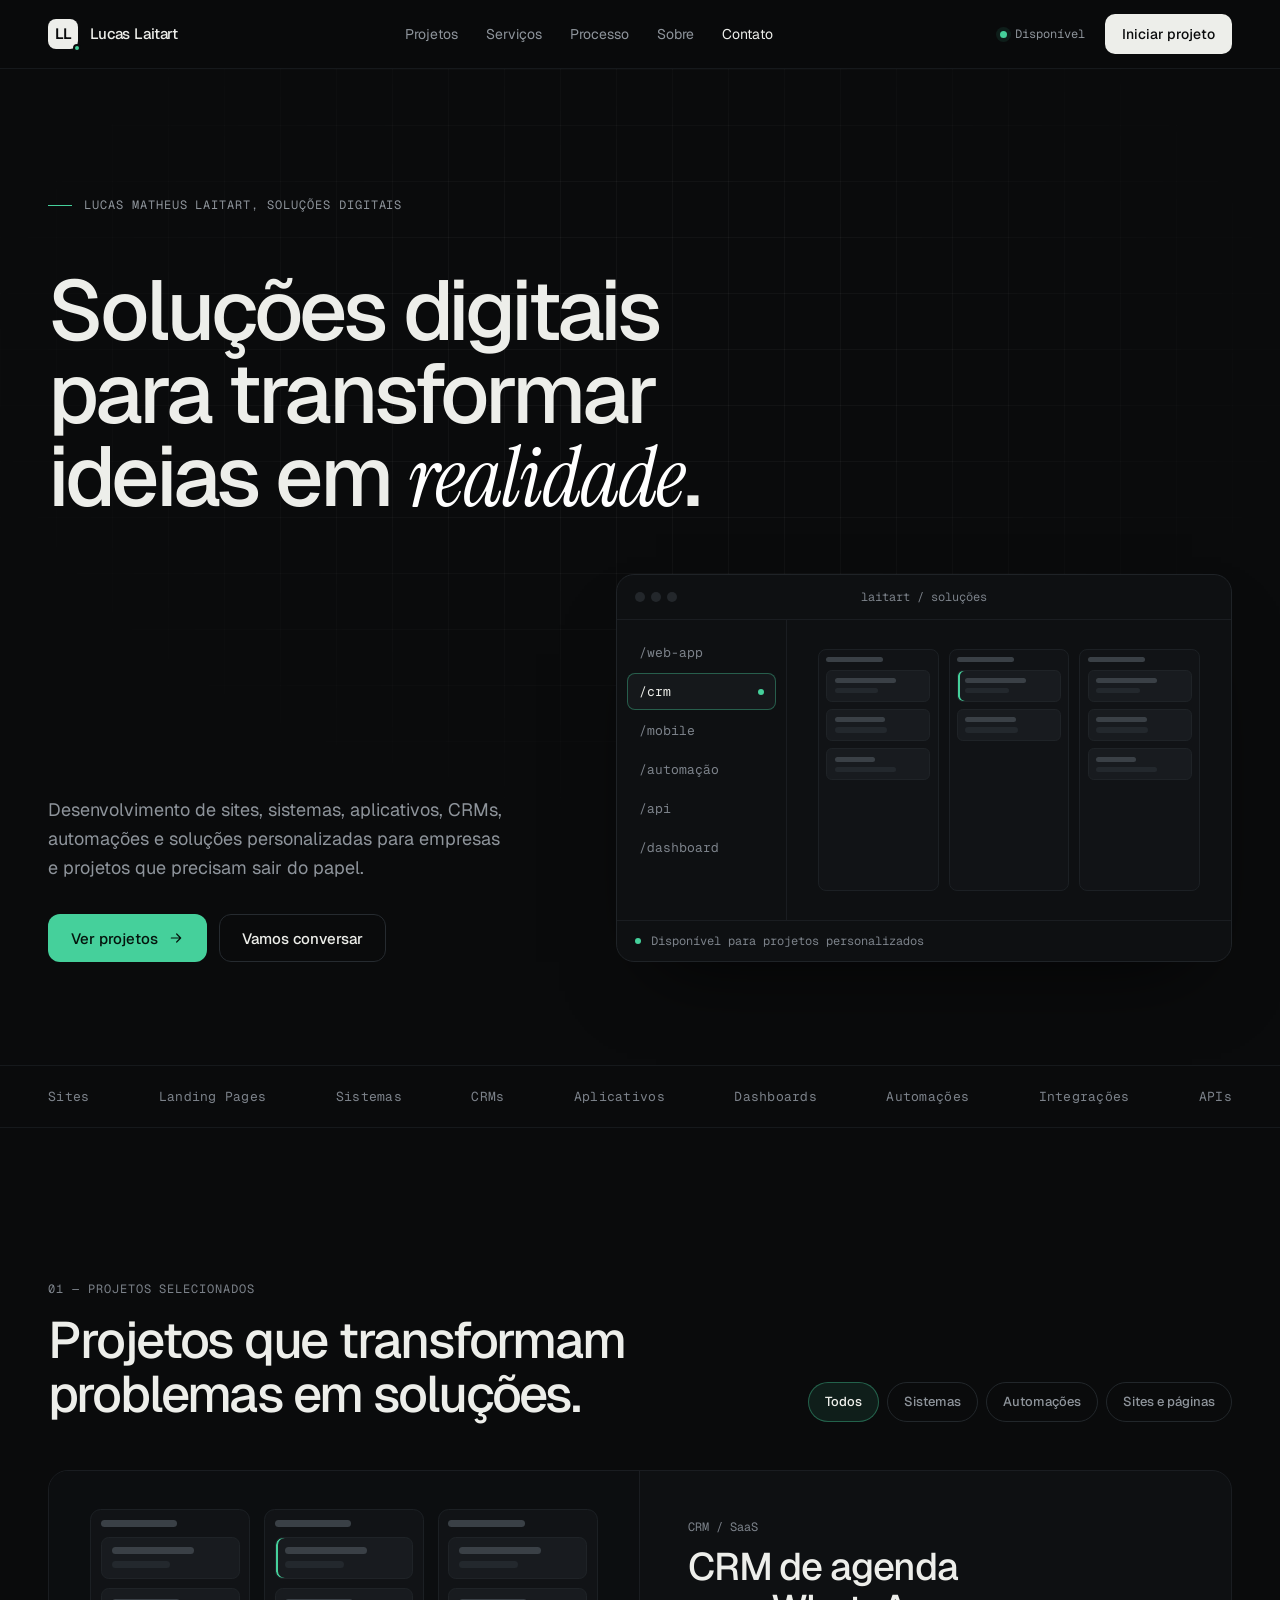
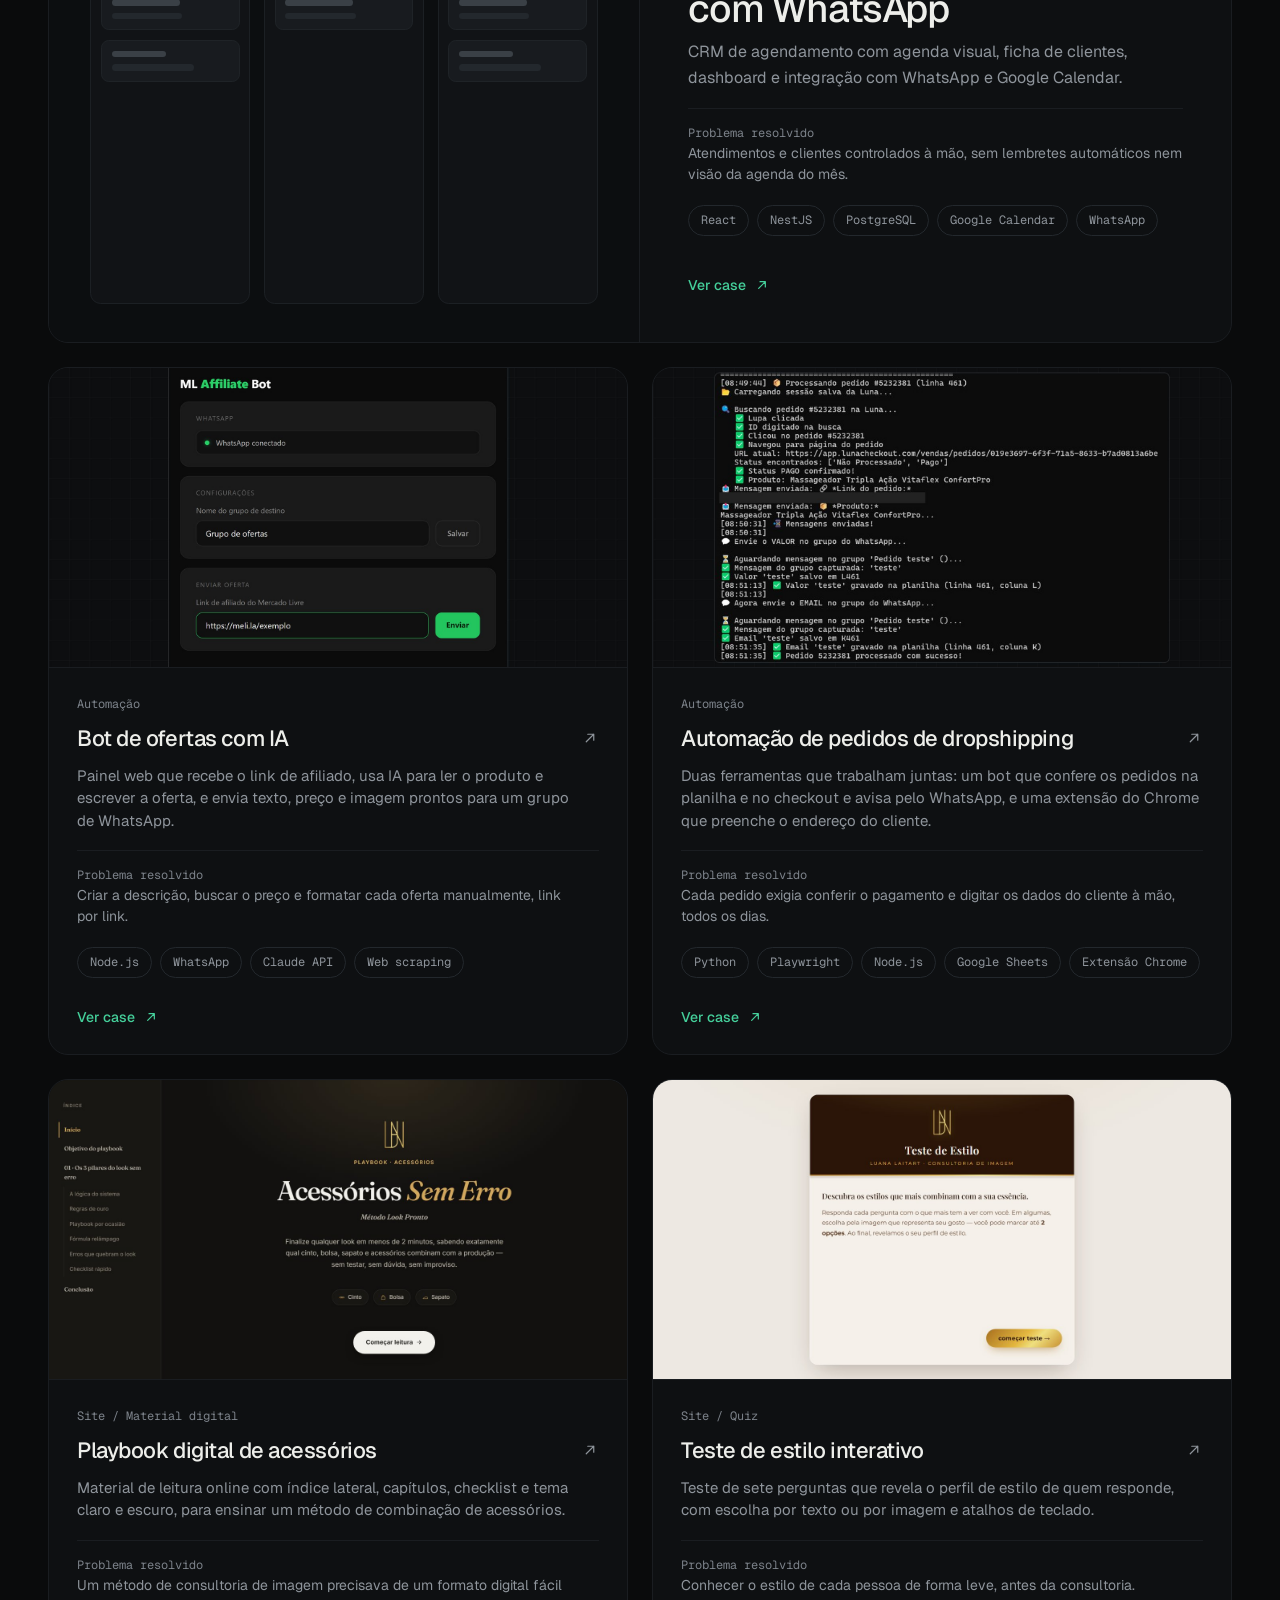
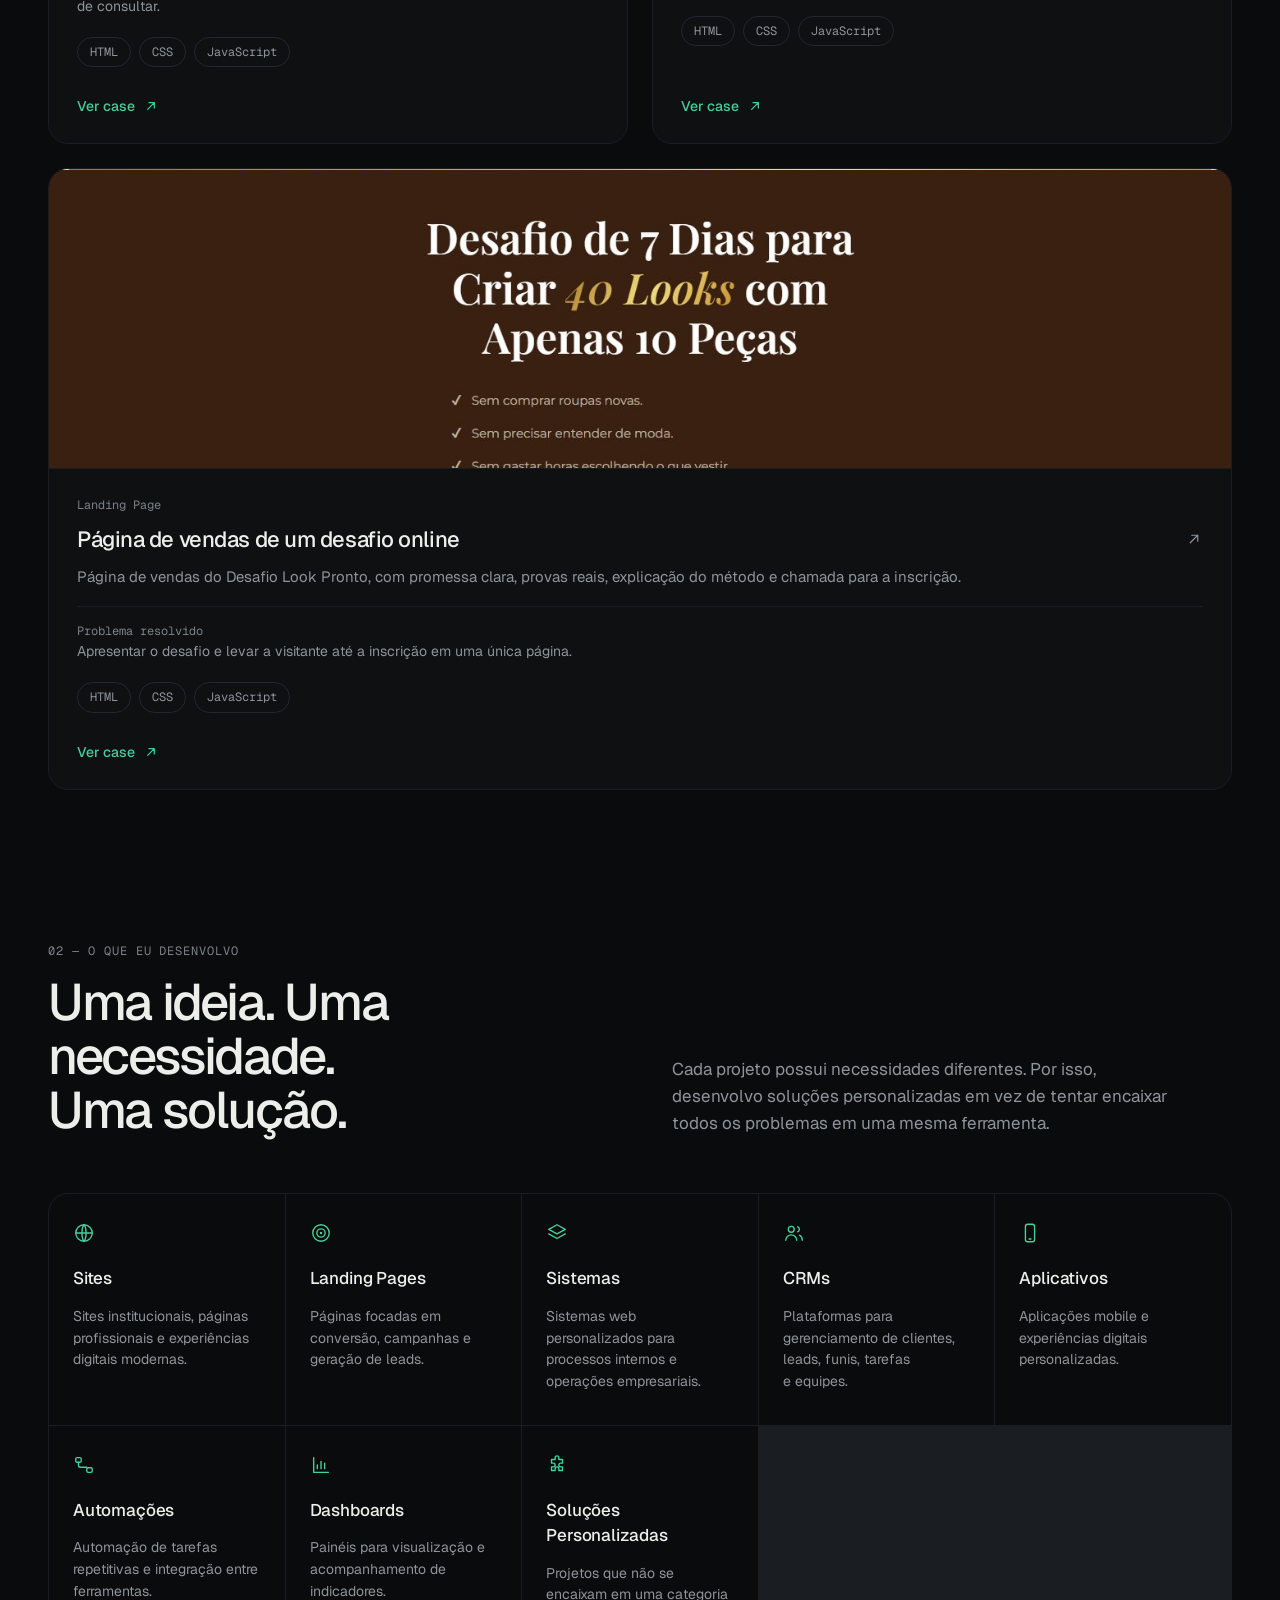
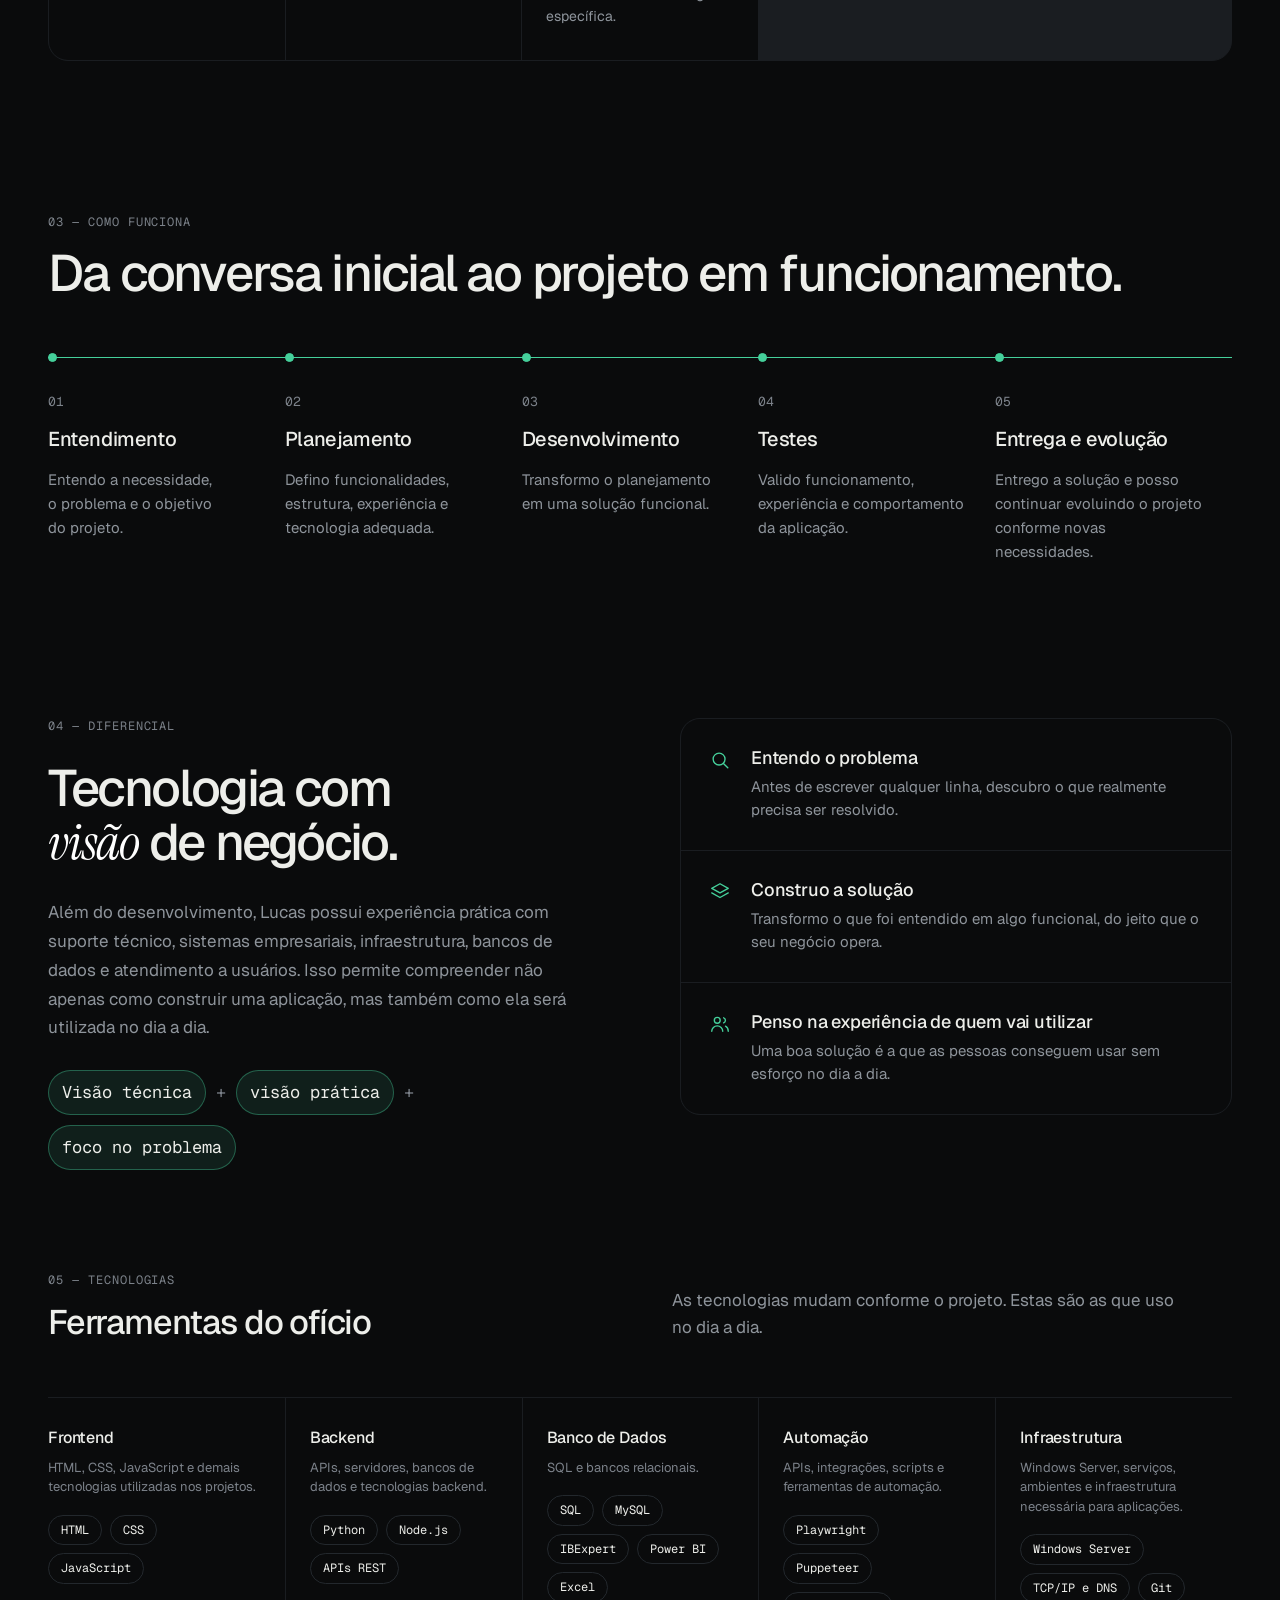
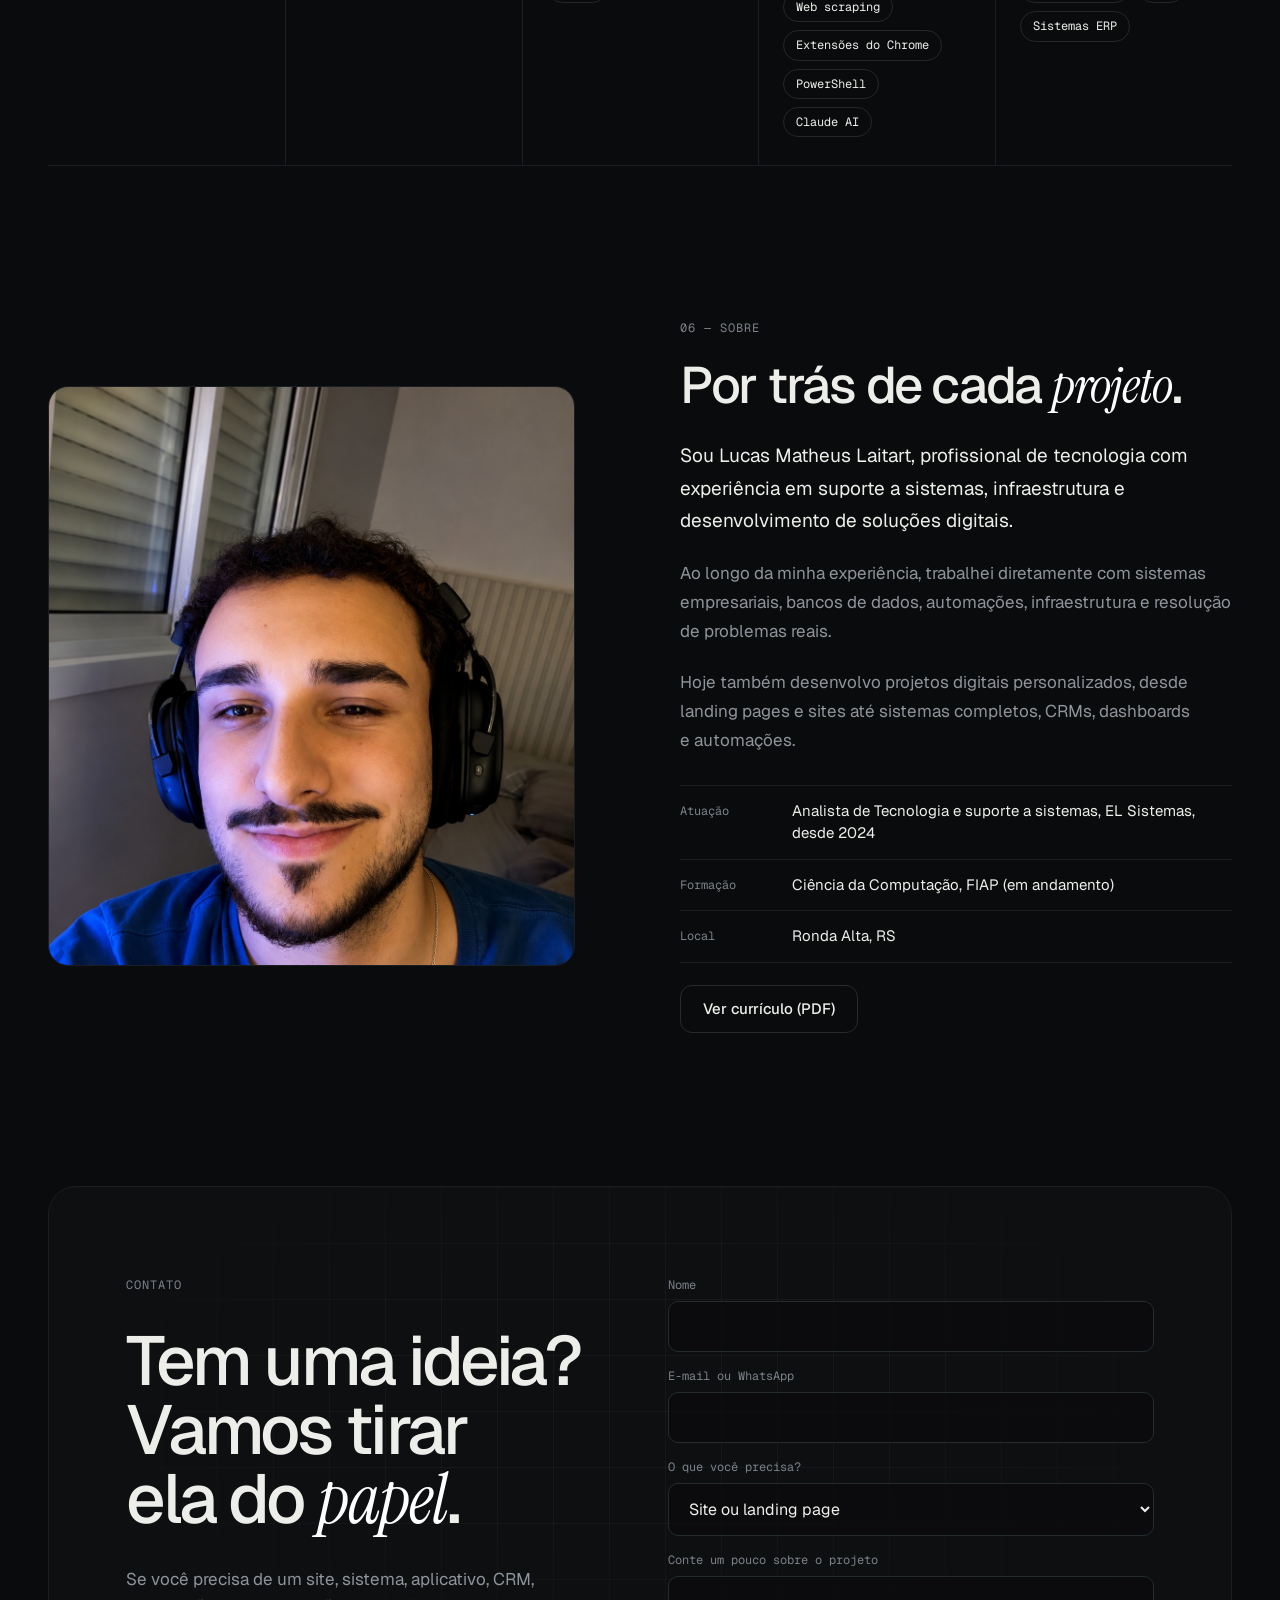
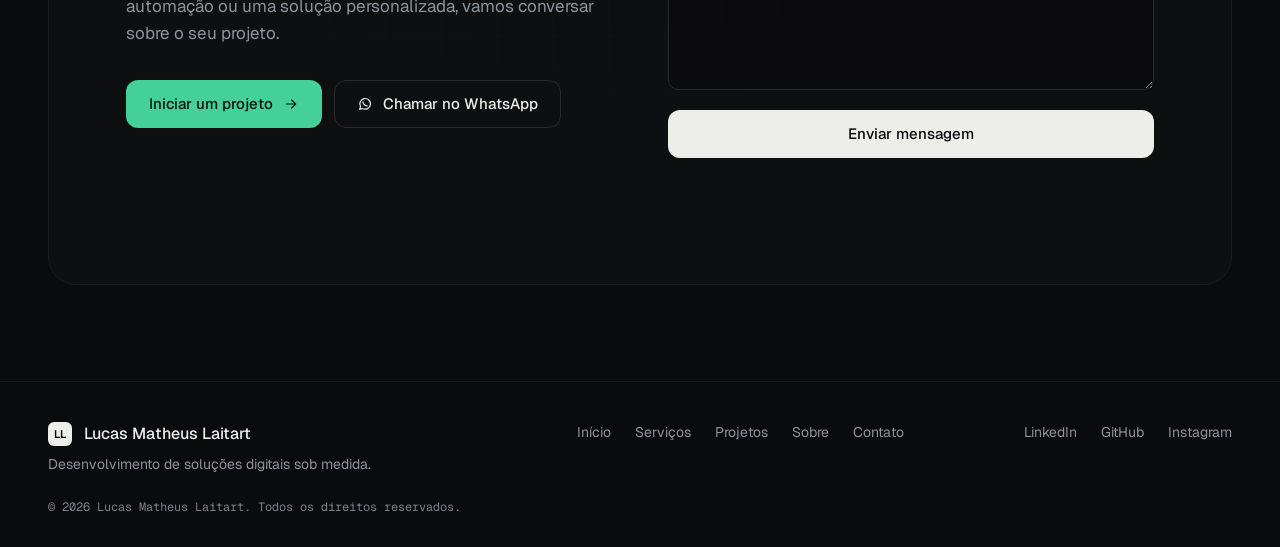
==== commit 0b6b6f33: "Formulário de contato por e-mail (FormSubmit) com anti-spam Co-Authored-By: Claude Sonnet 5.5 <norep" ====
--- a/index.html
+++ b/index.html
@@ -13,11 +13,11 @@
   <link rel="preconnect" href="https://fonts.googleapis.com">
   <link rel="preconnect" href="https://fonts.gstatic.com" crossorigin>
   <link href="https://fonts.googleapis.com/css2?family=Geist:wght@300;400;500;600&family=Geist+Mono:wght@400;500&family=Instrument+Serif:ital@1&display=swap" rel="stylesheet">
-  <link rel="stylesheet" href="css/tokens.css">
-  <link rel="stylesheet" href="css/base.css">
-  <link rel="stylesheet" href="css/components.css">
-  <link rel="stylesheet" href="css/hero.css">
-  <link rel="stylesheet" href="css/sections.css">
+  <link rel="stylesheet" href="css/tokens.css?v=20261005">
+  <link rel="stylesheet" href="css/base.css?v=20261005">
+  <link rel="stylesheet" href="css/components.css?v=20261005">
+  <link rel="stylesheet" href="css/hero.css?v=20261005">
+  <link rel="stylesheet" href="css/sections.css?v=20261005">
 </head>
 <body>
   <a class="skip" href="#conteudo">Ir para o conteúdo</a>
@@ -192,6 +192,7 @@
             </div>
           </div>
           <form class="form" id="contact-form" novalidate>
+            <input type="text" name="_honey" tabindex="-1" autocomplete="off" aria-hidden="true" style="position:absolute;left:-9999px;width:1px;height:1px;opacity:0">
             <label>Nome<input id="form-nome" name="nome" type="text" autocomplete="name" required></label>
             <label>E-mail ou WhatsApp<input name="contato" type="text" autocomplete="email" required></label>
             <label>O que você precisa?
@@ -233,11 +234,11 @@
   </footer>
 
 
-  <script src="js/data/site.js"></script>
-  <script src="js/data/projects.js"></script>
-  <script src="js/data/content.js"></script>
-  <script src="js/mockups.js"></script>
-  <script src="js/render.js"></script>
-  <script src="js/main.js"></script>
+  <script src="js/data/site.js?v=20261005"></script>
+  <script src="js/data/projects.js?v=20261005"></script>
+  <script src="js/data/content.js?v=20261005"></script>
+  <script src="js/mockups.js?v=20261005"></script>
+  <script src="js/render.js?v=20261005"></script>
+  <script src="js/main.js?v=20261005"></script>
 </body>
 </html>
--- a/css/sections.css
+++ b/css/sections.css
@@ -219,3 +219,6 @@
 .facts-list > div { display: grid; grid-template-columns: 96px 1fr; gap: 16px; padding: 14px 0; border-bottom: 1px solid var(--line); font-size: 0.9375rem; }
 .facts-list dt { font: 400 0.75rem var(--font-mono); color: var(--faint); padding-top: 3px; }
 .facts-list dd { margin: 0; color: var(--text); }
+
+/* último card sozinho na linha ocupa a largura toda */
+.project:last-child:nth-child(even) { grid-column: 1 / -1; }
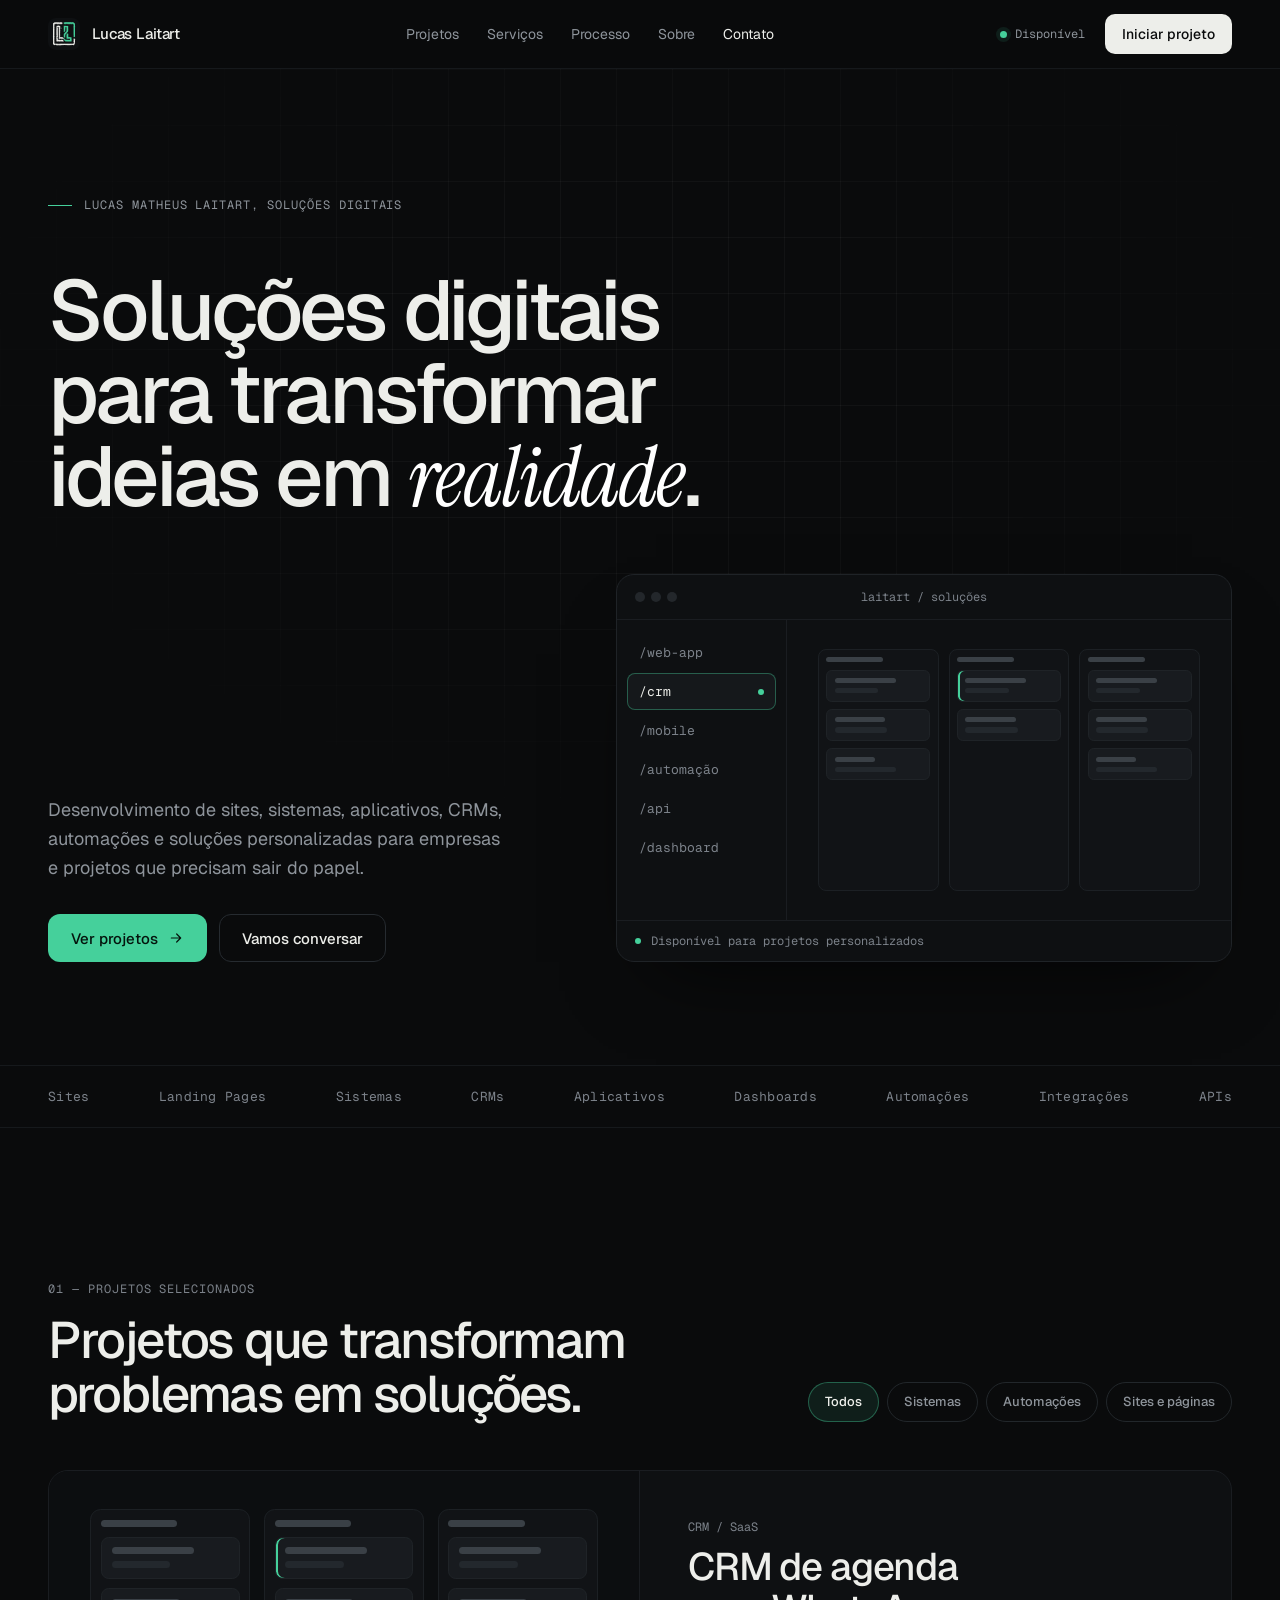
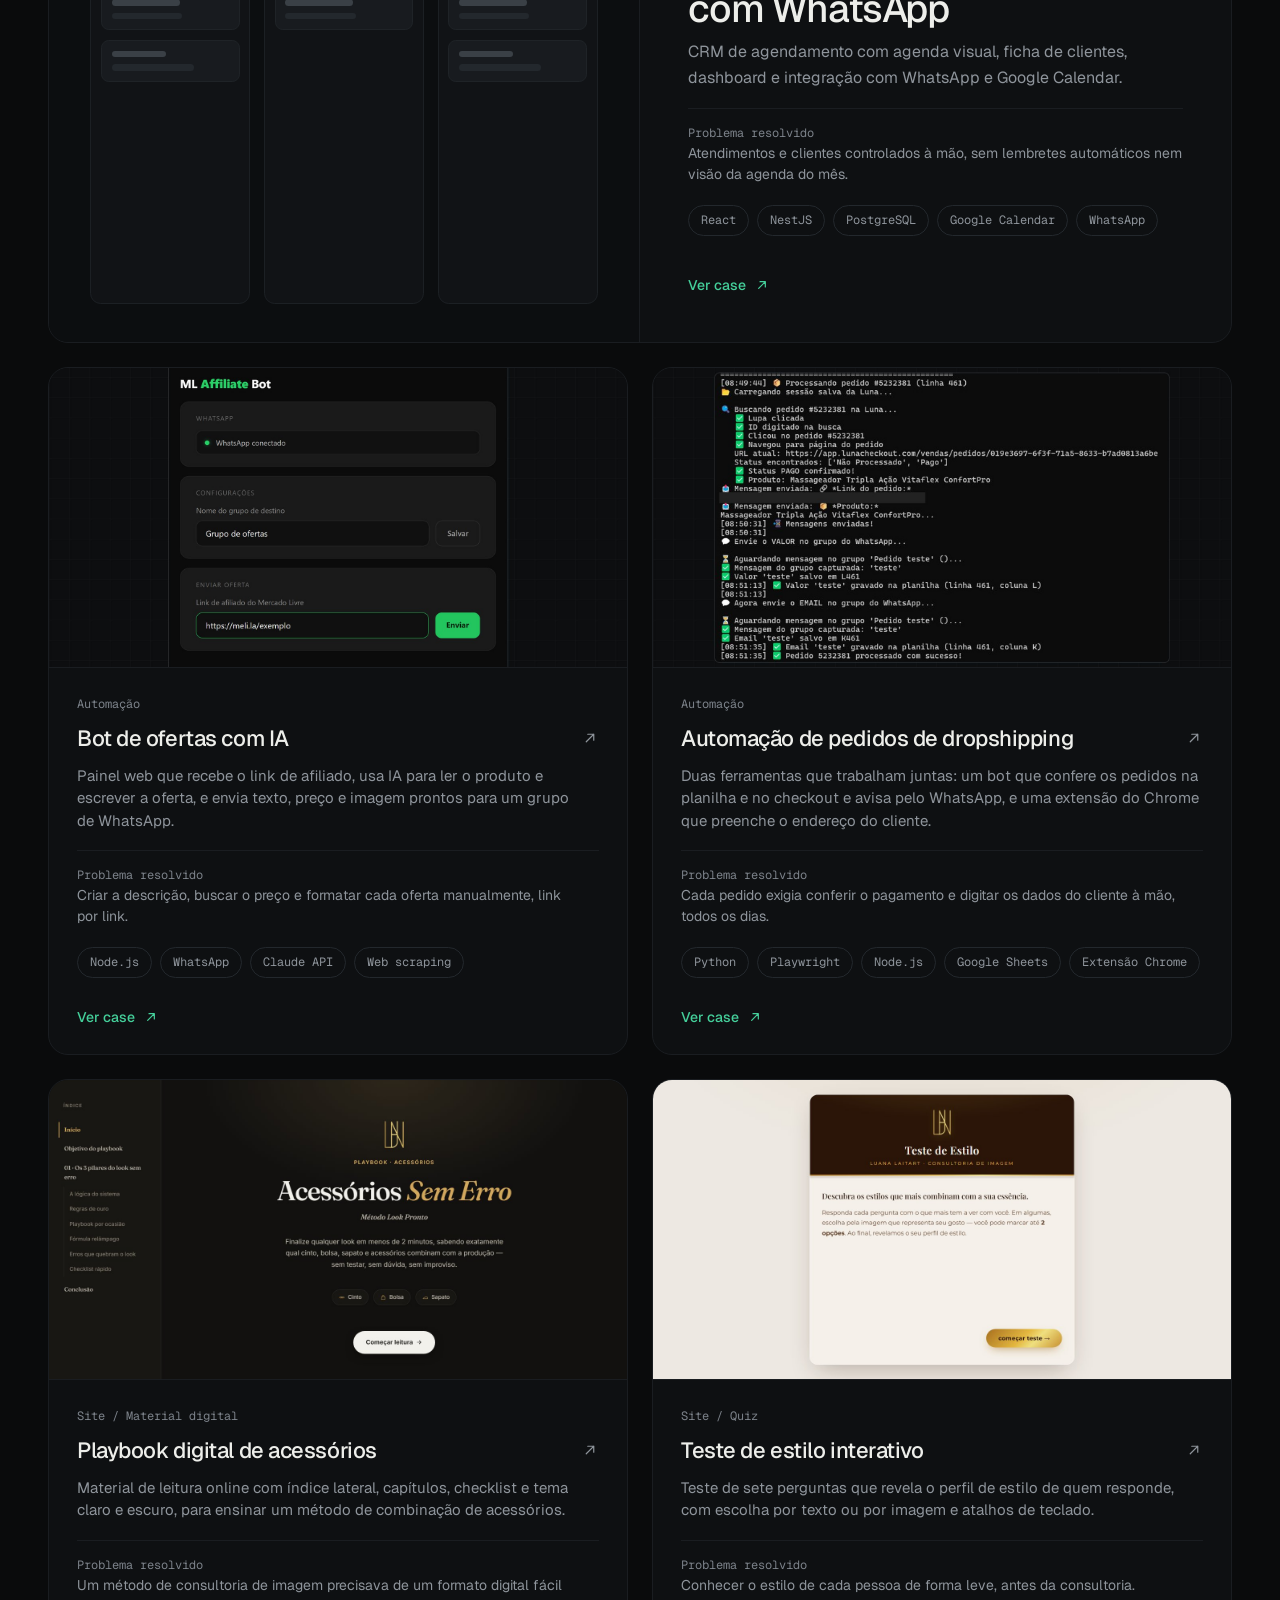
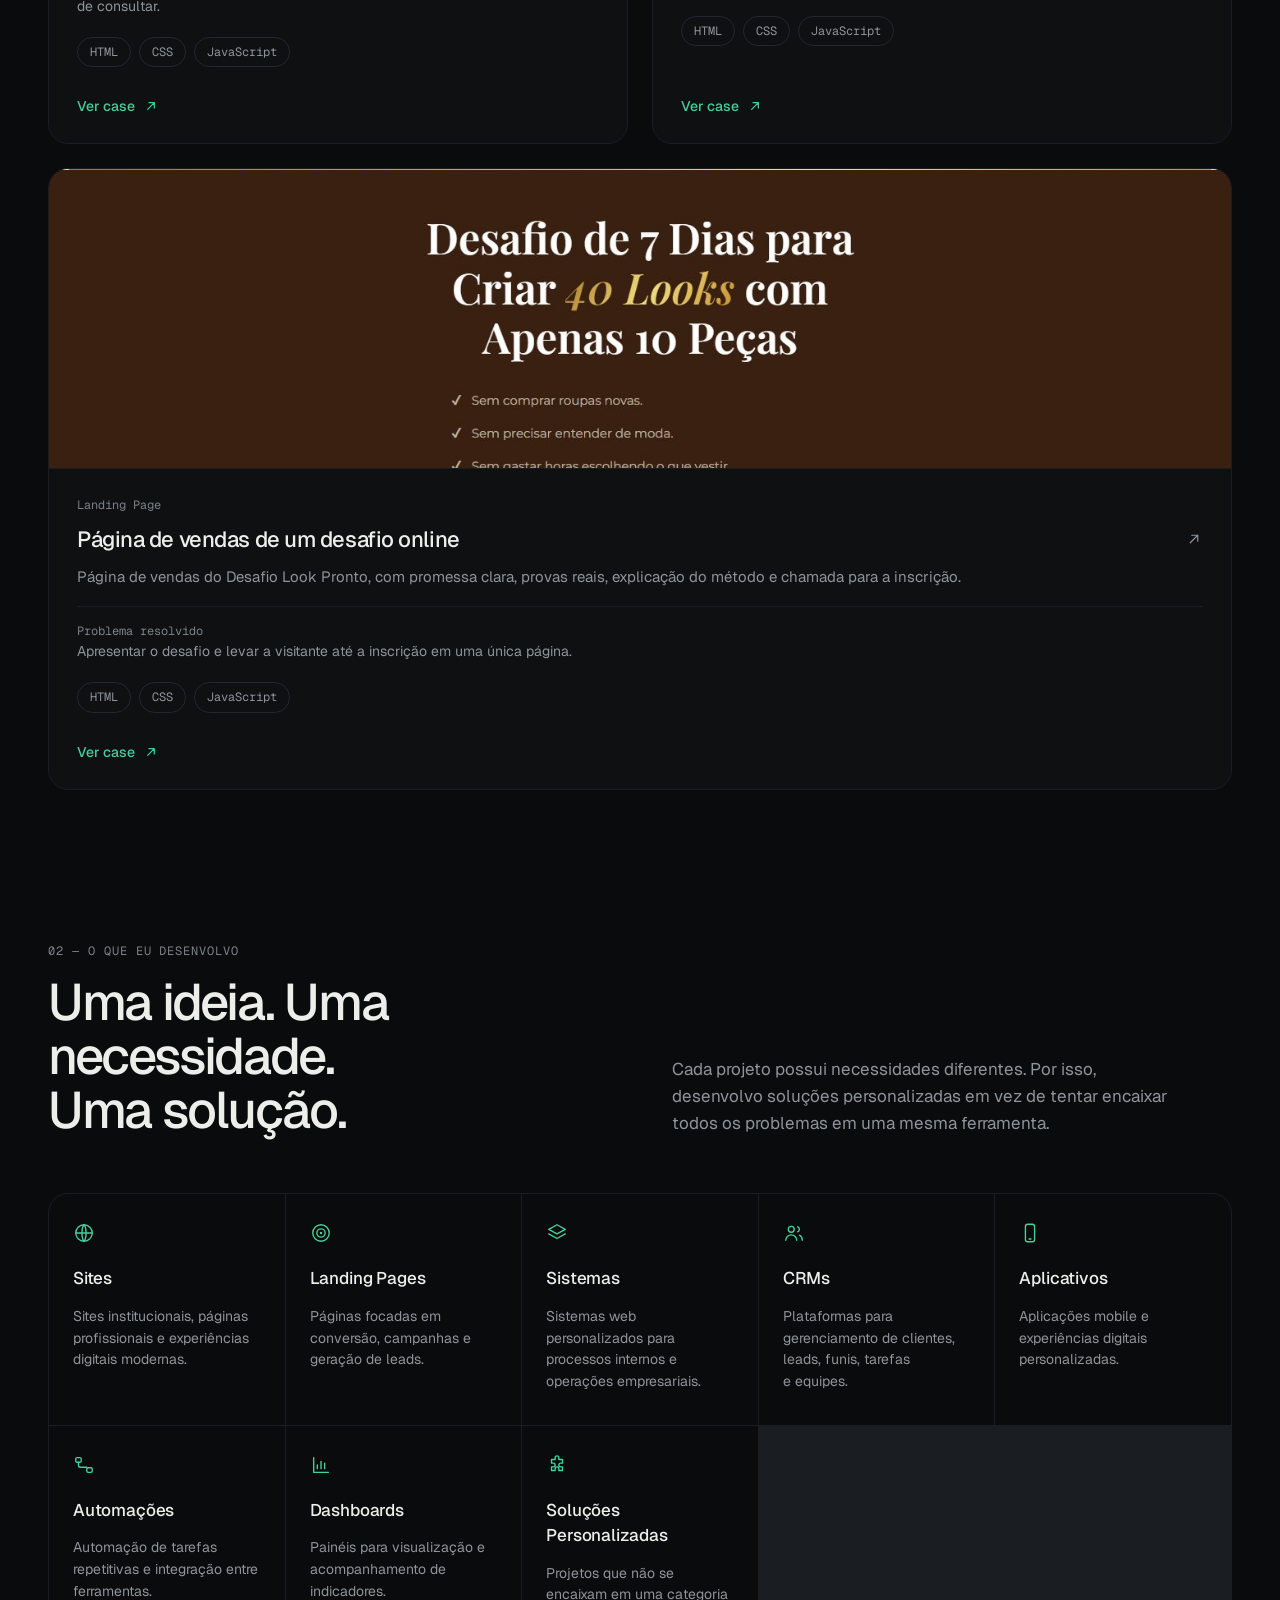
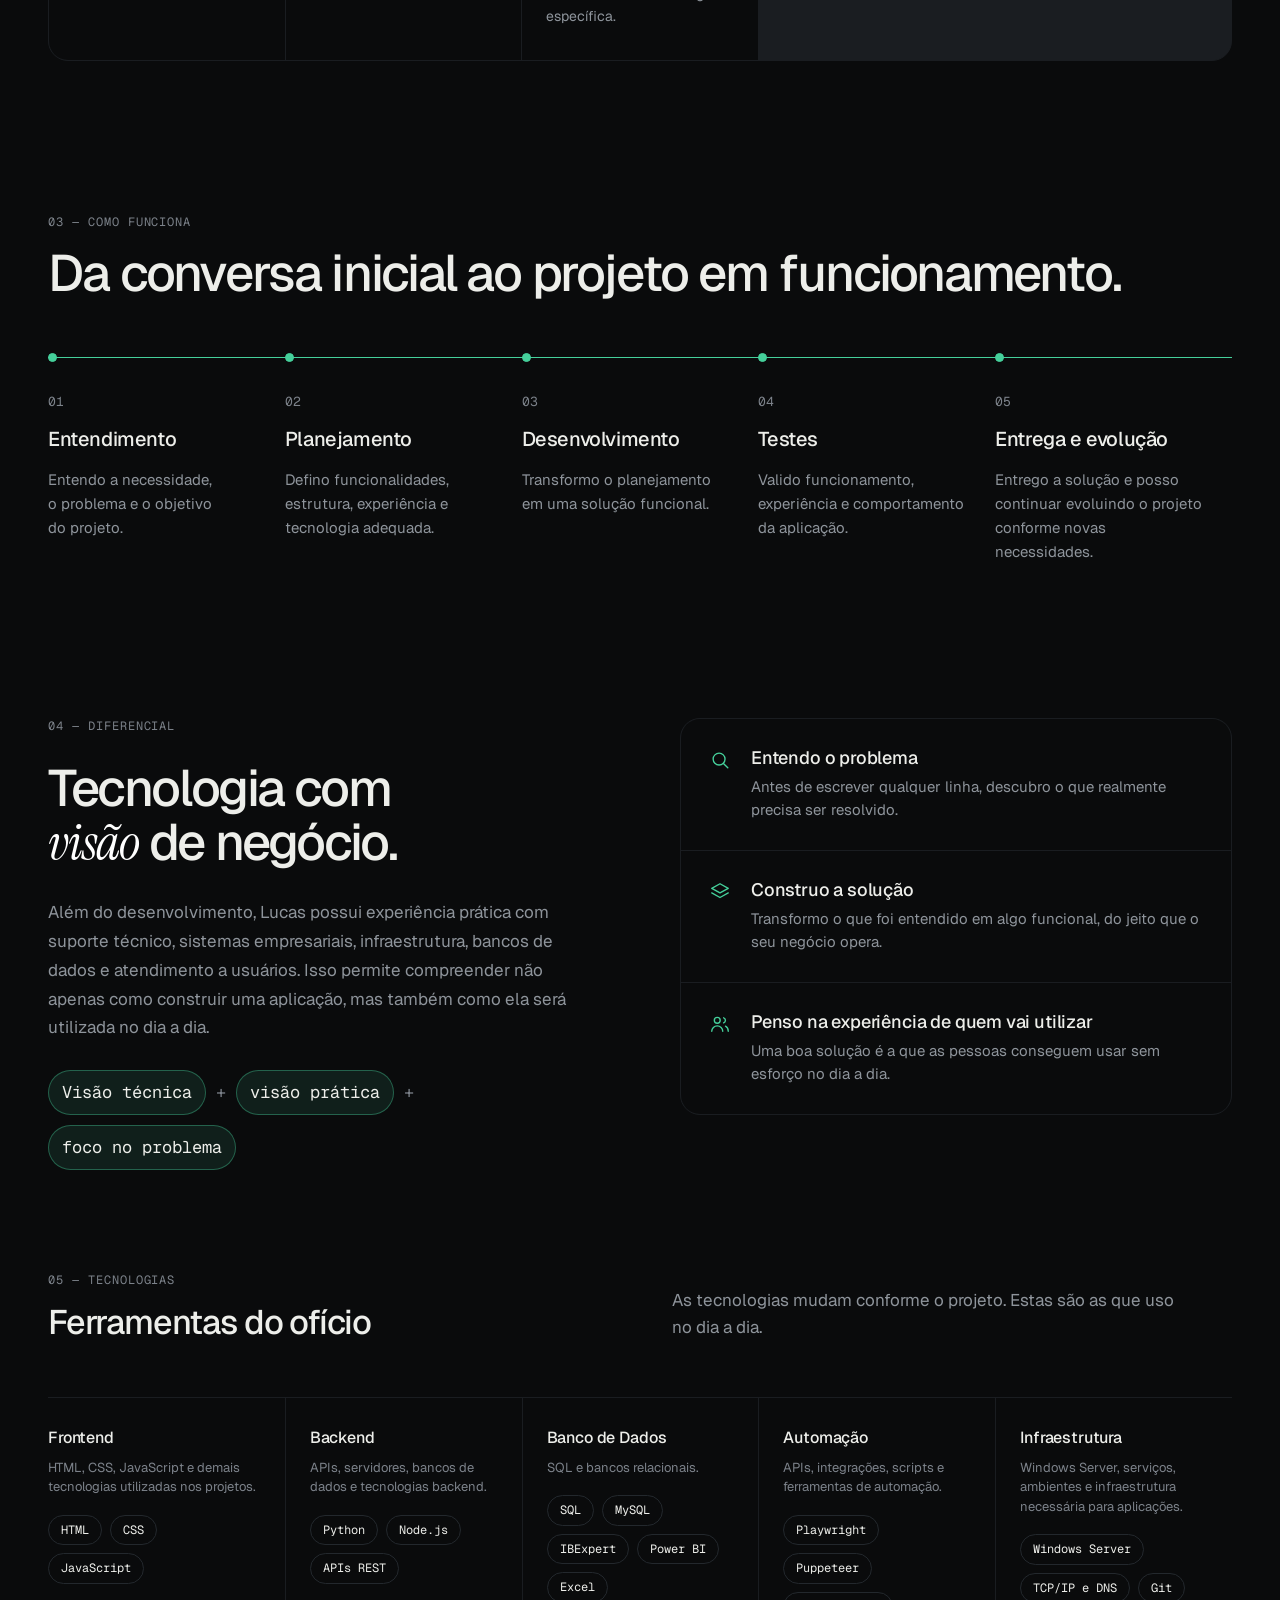
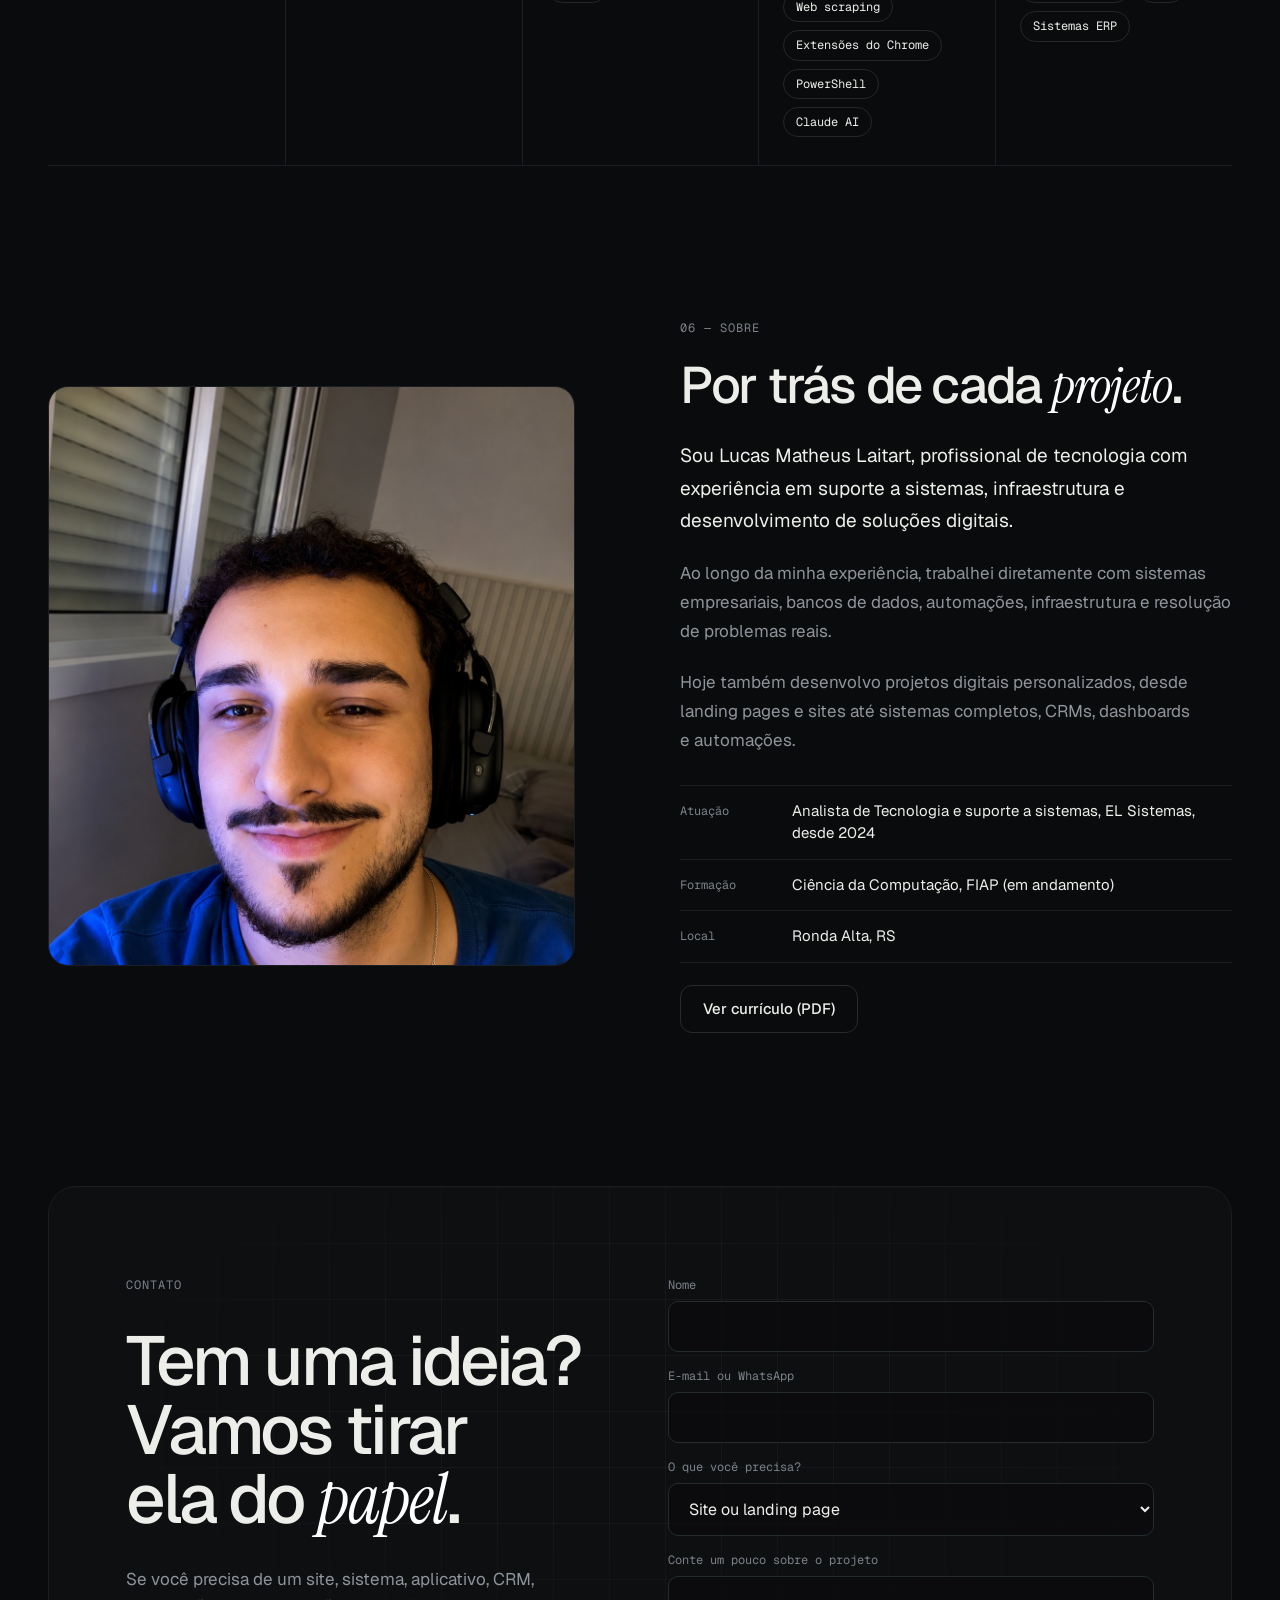
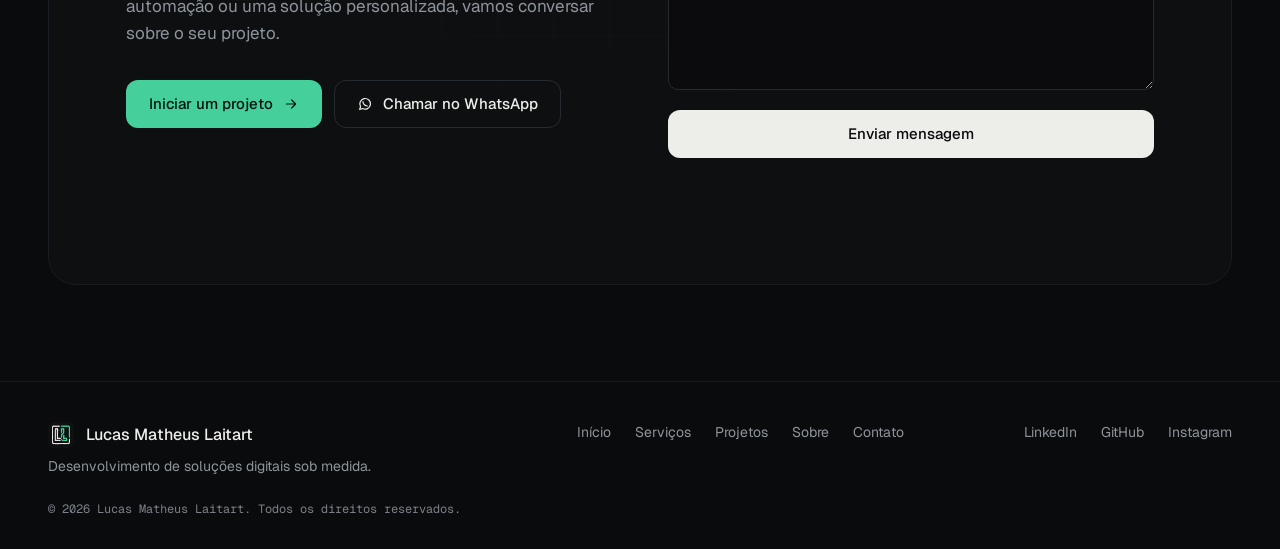
==== commit 41fbad8e: "Nova logo nas cores do site Co-Authored-By: Claude Sonnet 5.5 <noreply@anthropic.com>" ====
--- a/index.html
+++ b/index.html
@@ -9,7 +9,7 @@
   <meta property="og:title" content="Lucas Matheus Laitart | Soluções digitais sob medida">
   <meta property="og:description" content="Transformo ideias e problemas de negócio em soluções digitais funcionais, modernas e personalizadas.">
   <meta property="og:type" content="website">
-  <link rel="icon" href="data:image/svg+xml,%3Csvg xmlns='http://www.w3.org/2000/svg' viewBox='0 0 32 32'%3E%3Crect width='32' height='32' rx='8' fill='%23edeeea'/%3E%3Ccircle cx='25' cy='25' r='4' fill='%2345d09b' stroke='%230a0b0c' stroke-width='2'/%3E%3Ctext x='15' y='21' font-family='Arial' font-weight='700' font-size='15' text-anchor='middle' fill='%230a0b0c'%3ELL%3C/text%3E%3C/svg%3E">
+  <link rel="icon" type="image/png" href="assets/favicon.png">
   <link rel="preconnect" href="https://fonts.googleapis.com">
   <link rel="preconnect" href="https://fonts.gstatic.com" crossorigin>
   <link href="https://fonts.googleapis.com/css2?family=Geist:wght@300;400;500;600&family=Geist+Mono:wght@400;500&family=Instrument+Serif:ital@1&display=swap" rel="stylesheet">
@@ -25,7 +25,7 @@
   <header class="nav" id="nav">
     <div class="container nav__inner">
       <a class="nav__brand" href="#inicio" aria-label="Lucas Matheus Laitart, início">
-        <span class="nav__mark" aria-hidden="true">LL</span>
+        <span class="nav__mark" aria-hidden="true"><img src="assets/logo-site.png" alt="" width="32" height="32"></span>
         <span>Lucas Laitart</span>
       </a>
       <nav class="nav__links" id="nav-links" aria-label="Principal">
@@ -218,7 +218,7 @@
   <footer class="footer">
     <div class="container footer__inner">
       <div>
-        <p class="footer__name"><span class="nav__mark" aria-hidden="true">LL</span>Lucas Matheus Laitart</p>
+        <p class="footer__name"><span class="nav__mark" aria-hidden="true"><img src="assets/logo-site.png" alt="" width="32" height="32"></span>Lucas Matheus Laitart</p>
         <p class="footer__desc">Desenvolvimento de soluções digitais sob medida.</p>
       </div>
       <nav class="footer__links" aria-label="Rodapé">
--- a/css/components.css
+++ b/css/components.css
@@ -21,8 +21,7 @@
 .nav { position: sticky; top: 0; z-index: 50; background: rgba(10, 11, 12, 0.78); backdrop-filter: blur(14px); -webkit-backdrop-filter: blur(14px); border-bottom: 1px solid #16191c; }
 .nav__inner { min-height: 68px; display: flex; align-items: center; justify-content: space-between; gap: 16px 32px; }
 .nav__brand { display: flex; align-items: center; gap: 12px; font-weight: 500; font-size: 0.9375rem; letter-spacing: -0.01em; }
-.nav__mark { position: relative; width: 30px; height: 30px; border-radius: 8px; background: var(--text); color: var(--bg); display: flex; align-items: center; justify-content: center; font-weight: 600; font-size: 0.9375rem; letter-spacing: -0.04em; }
-.nav__mark::after { content: ""; position: absolute; right: -3px; bottom: -3px; width: 8px; height: 8px; border-radius: 50%; background: var(--accent); border: 2px solid var(--bg); }
+.nav__mark { width: 32px; height: 32px; border-radius: 8px; overflow: hidden; flex: none; }
 .nav__links { display: flex; align-items: center; gap: 4px 28px; font-size: 0.875rem; }
 .nav__links a { color: var(--muted); transition: color var(--fast); }
 .nav__links a:hover, .nav__links a.is-active { color: var(--text); }
@@ -73,3 +72,5 @@
 .modal dl { margin: 24px 0 0; display: grid; gap: 18px; }
 .modal dt { font: 400 0.75rem var(--font-mono); color: var(--faint); margin-bottom: 4px; }
 .modal dd { margin: 0; }
+
+.nav__mark img { width: 100%; height: 100%; object-fit: cover; }
--- a/css/sections.css
+++ b/css/sections.css
@@ -204,8 +204,7 @@
 .footer { margin-top: clamp(64px, 8vw, 96px); border-top: 1px solid #16191c; }
 .footer__inner { padding-block: 40px 24px; display: grid; grid-template-columns: 1.2fr 1fr auto; gap: 32px; align-items: start; }
 .footer__name { display: flex; align-items: center; gap: 12px; font-weight: 500; }
-.footer__name .nav__mark { width: 24px; height: 24px; font-size: 0.6875rem; border-radius: 6px; }
-.footer__name .nav__mark::after { display: none; }
+.footer__name .nav__mark { width: 26px; height: 26px; border-radius: 6px; }
 .footer__desc { margin-top: 8px; color: var(--muted); font-size: 0.875rem; }
 .footer__links, .footer__socials { display: flex; flex-wrap: wrap; gap: 8px 24px; font-size: 0.875rem; }
 .footer__links a, .footer__socials a { color: var(--muted); transition: color var(--fast); }
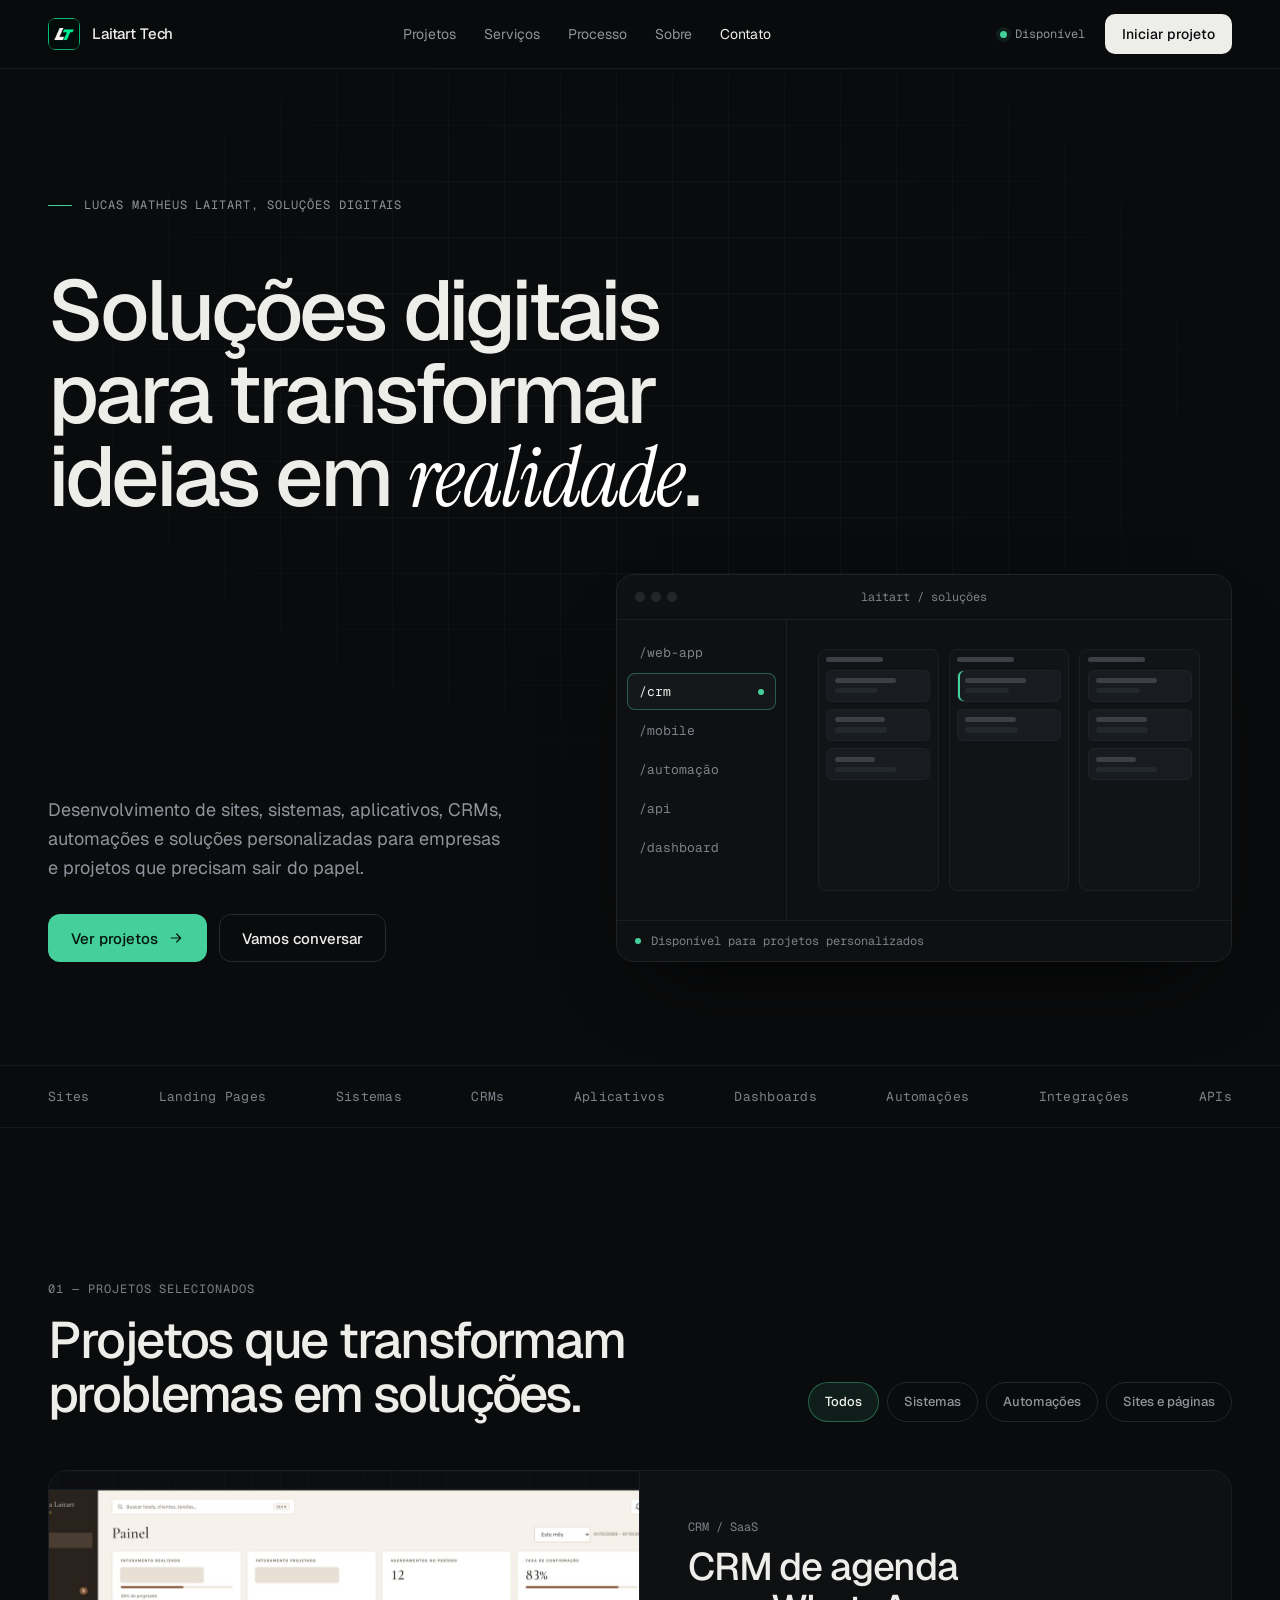
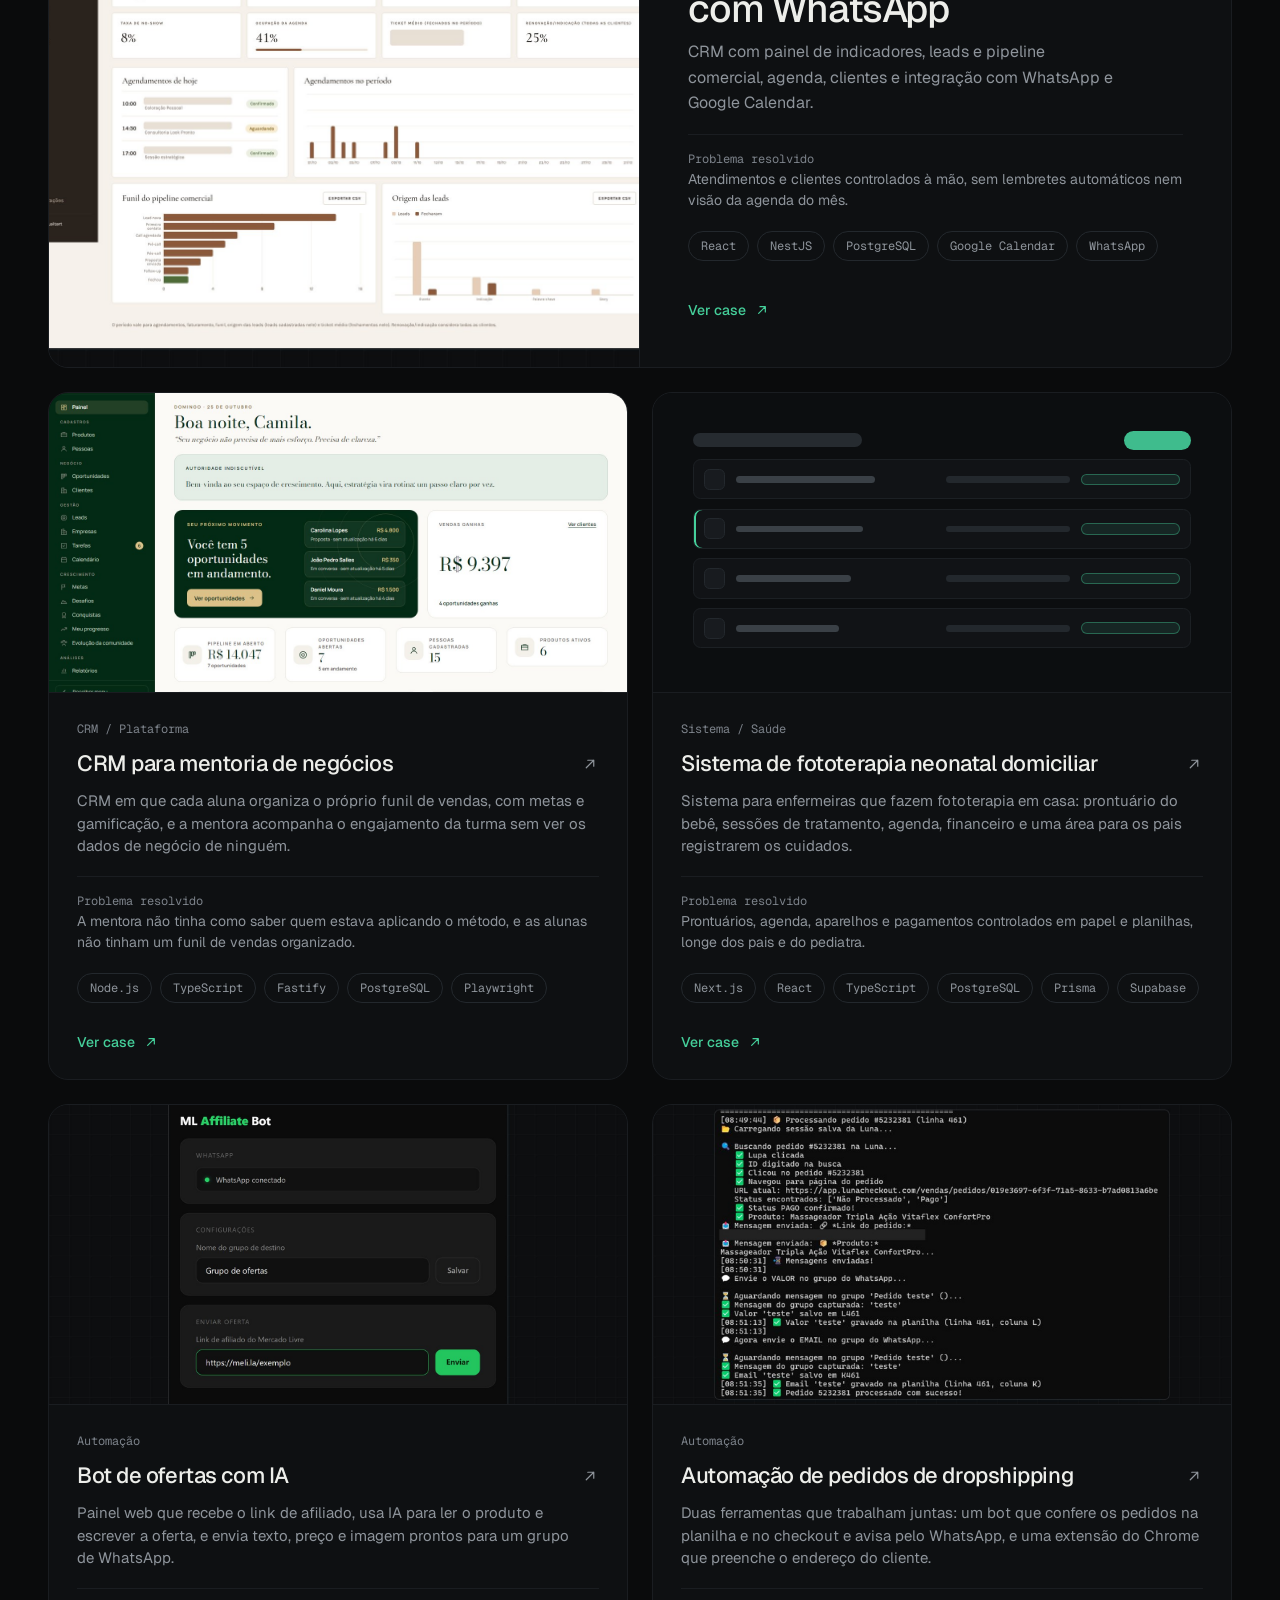
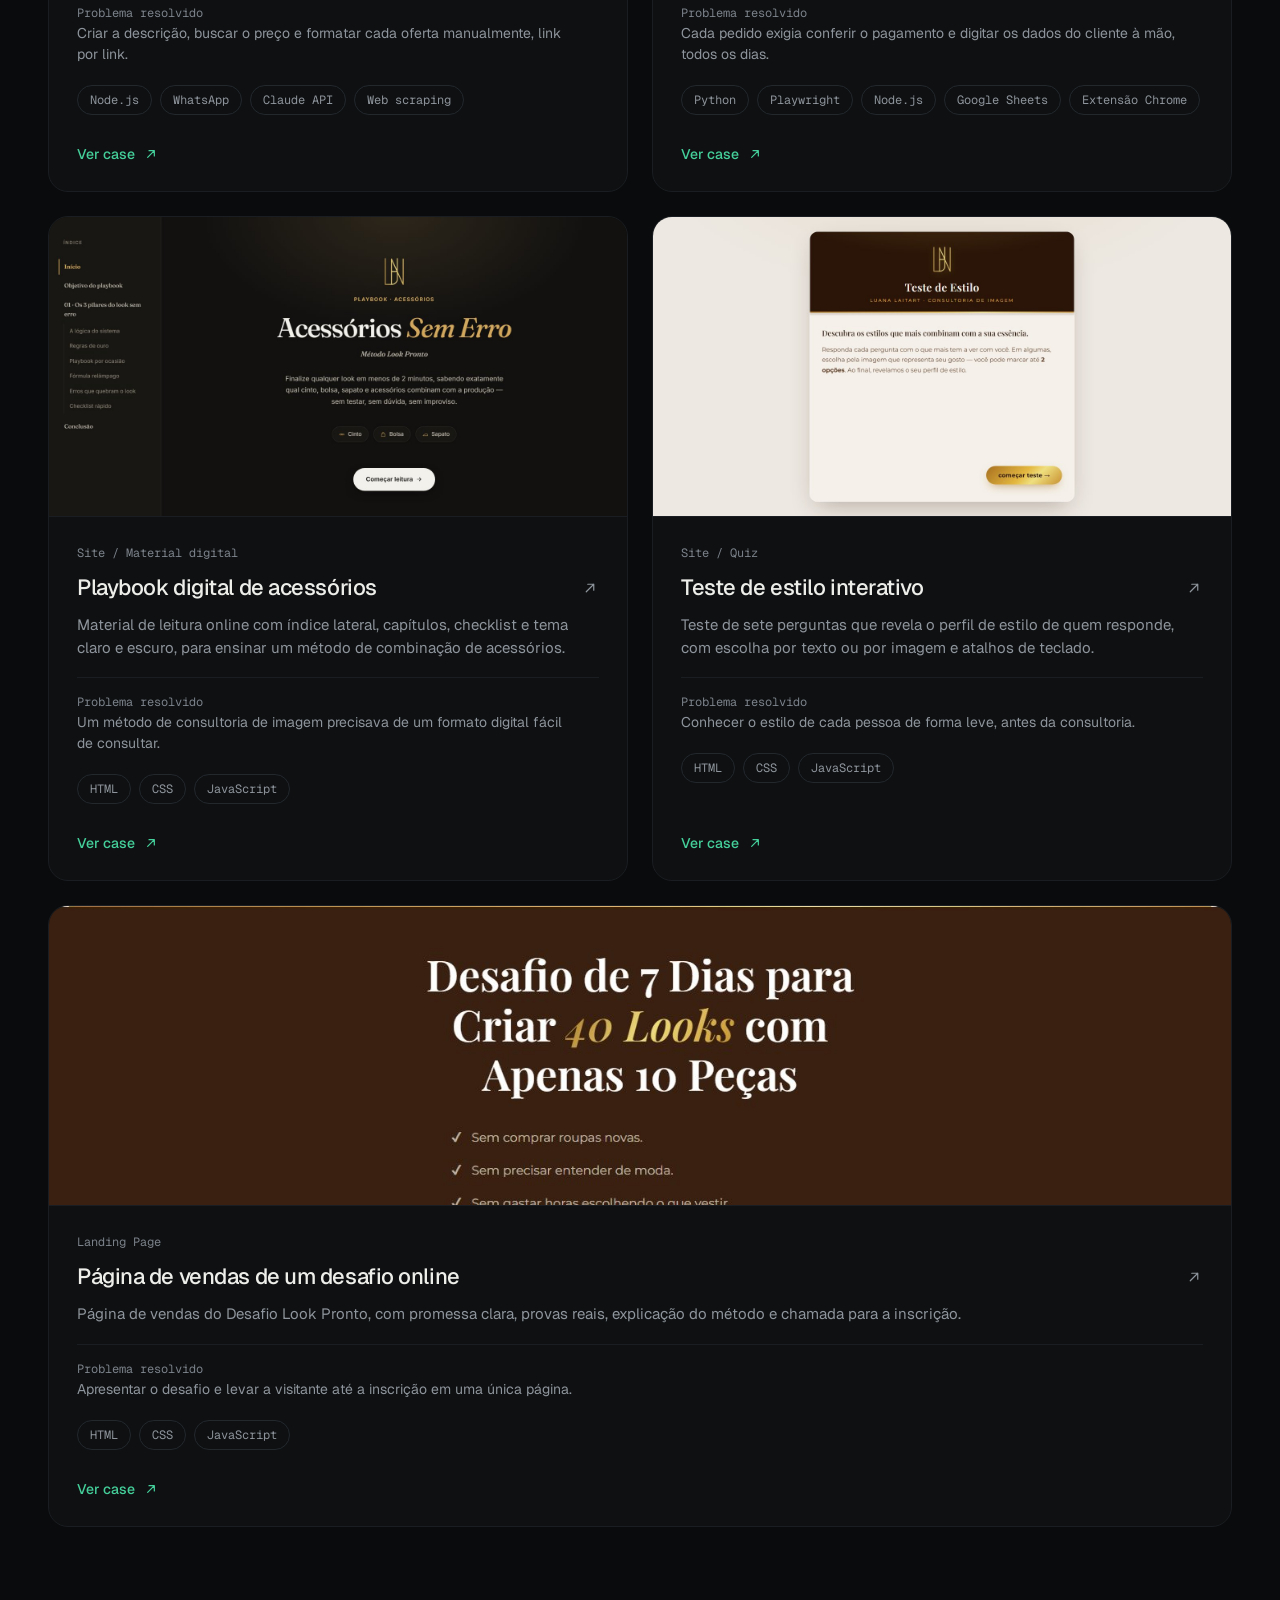
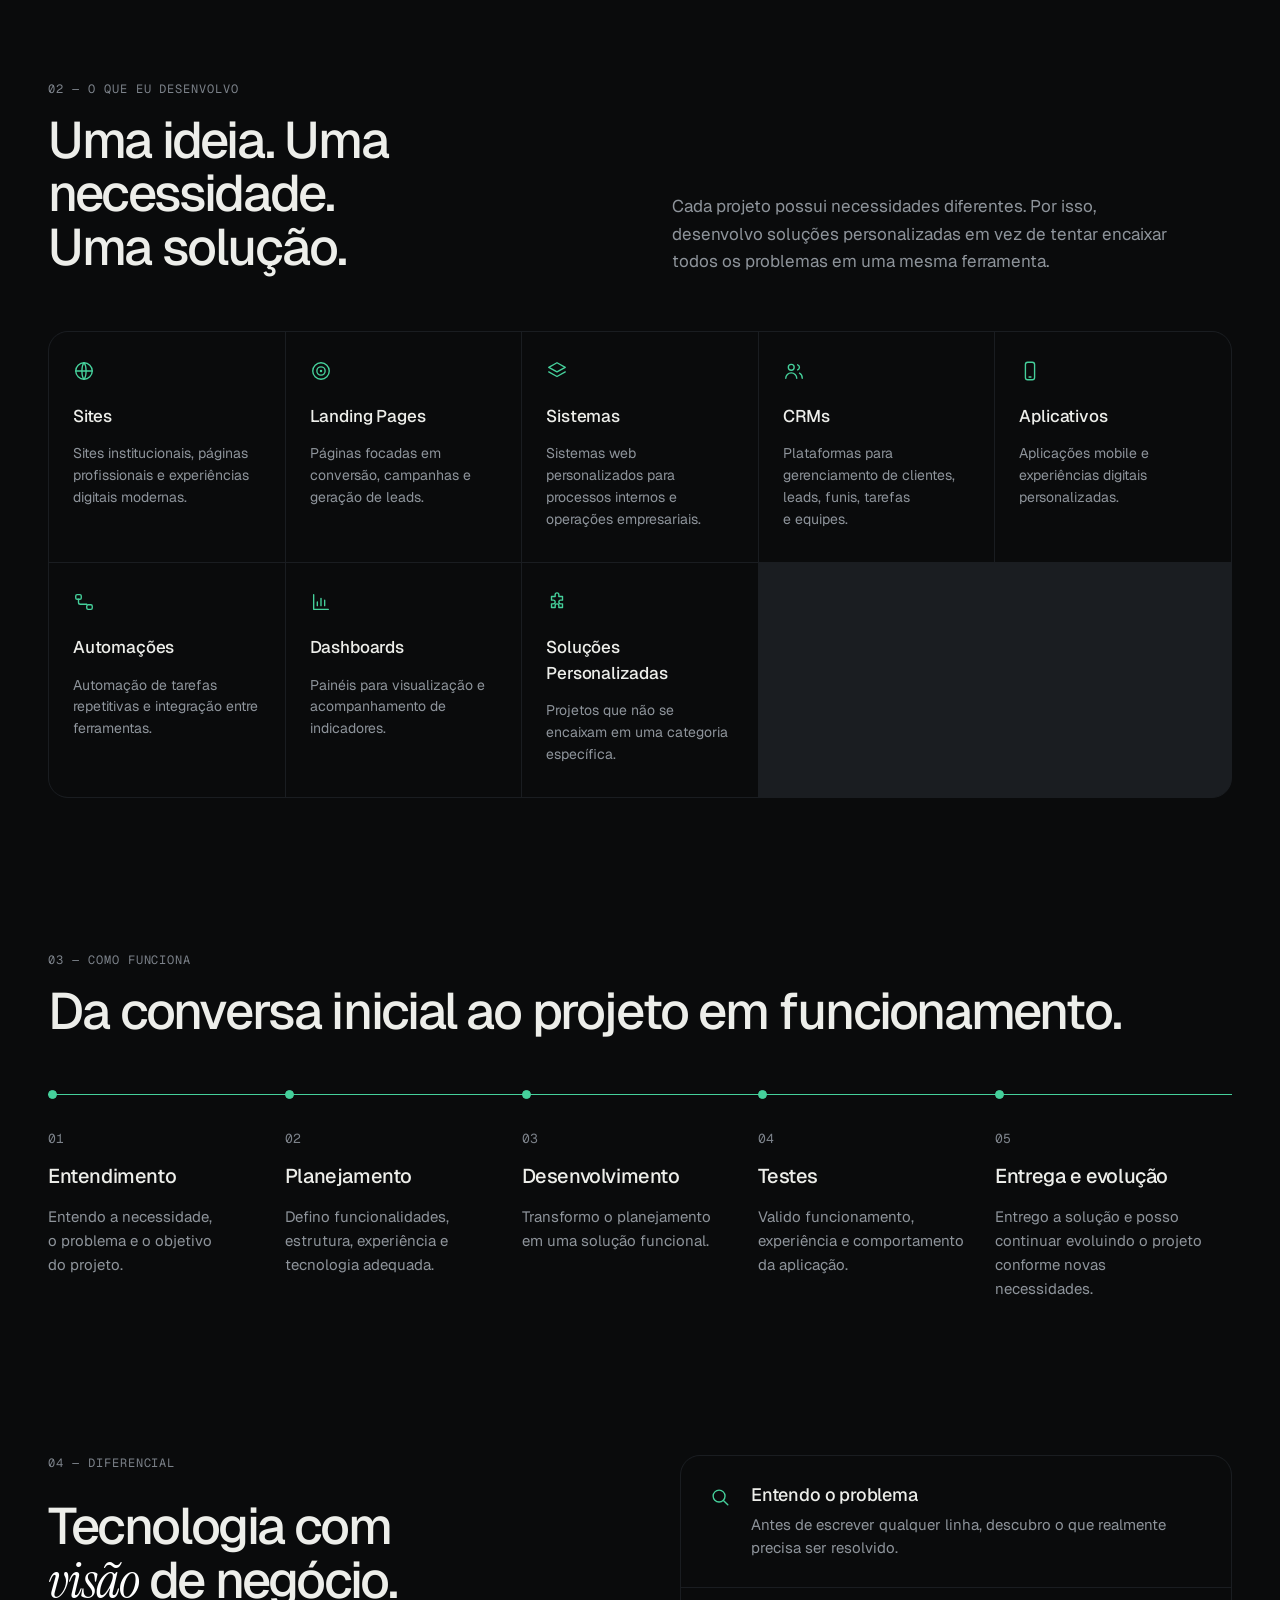
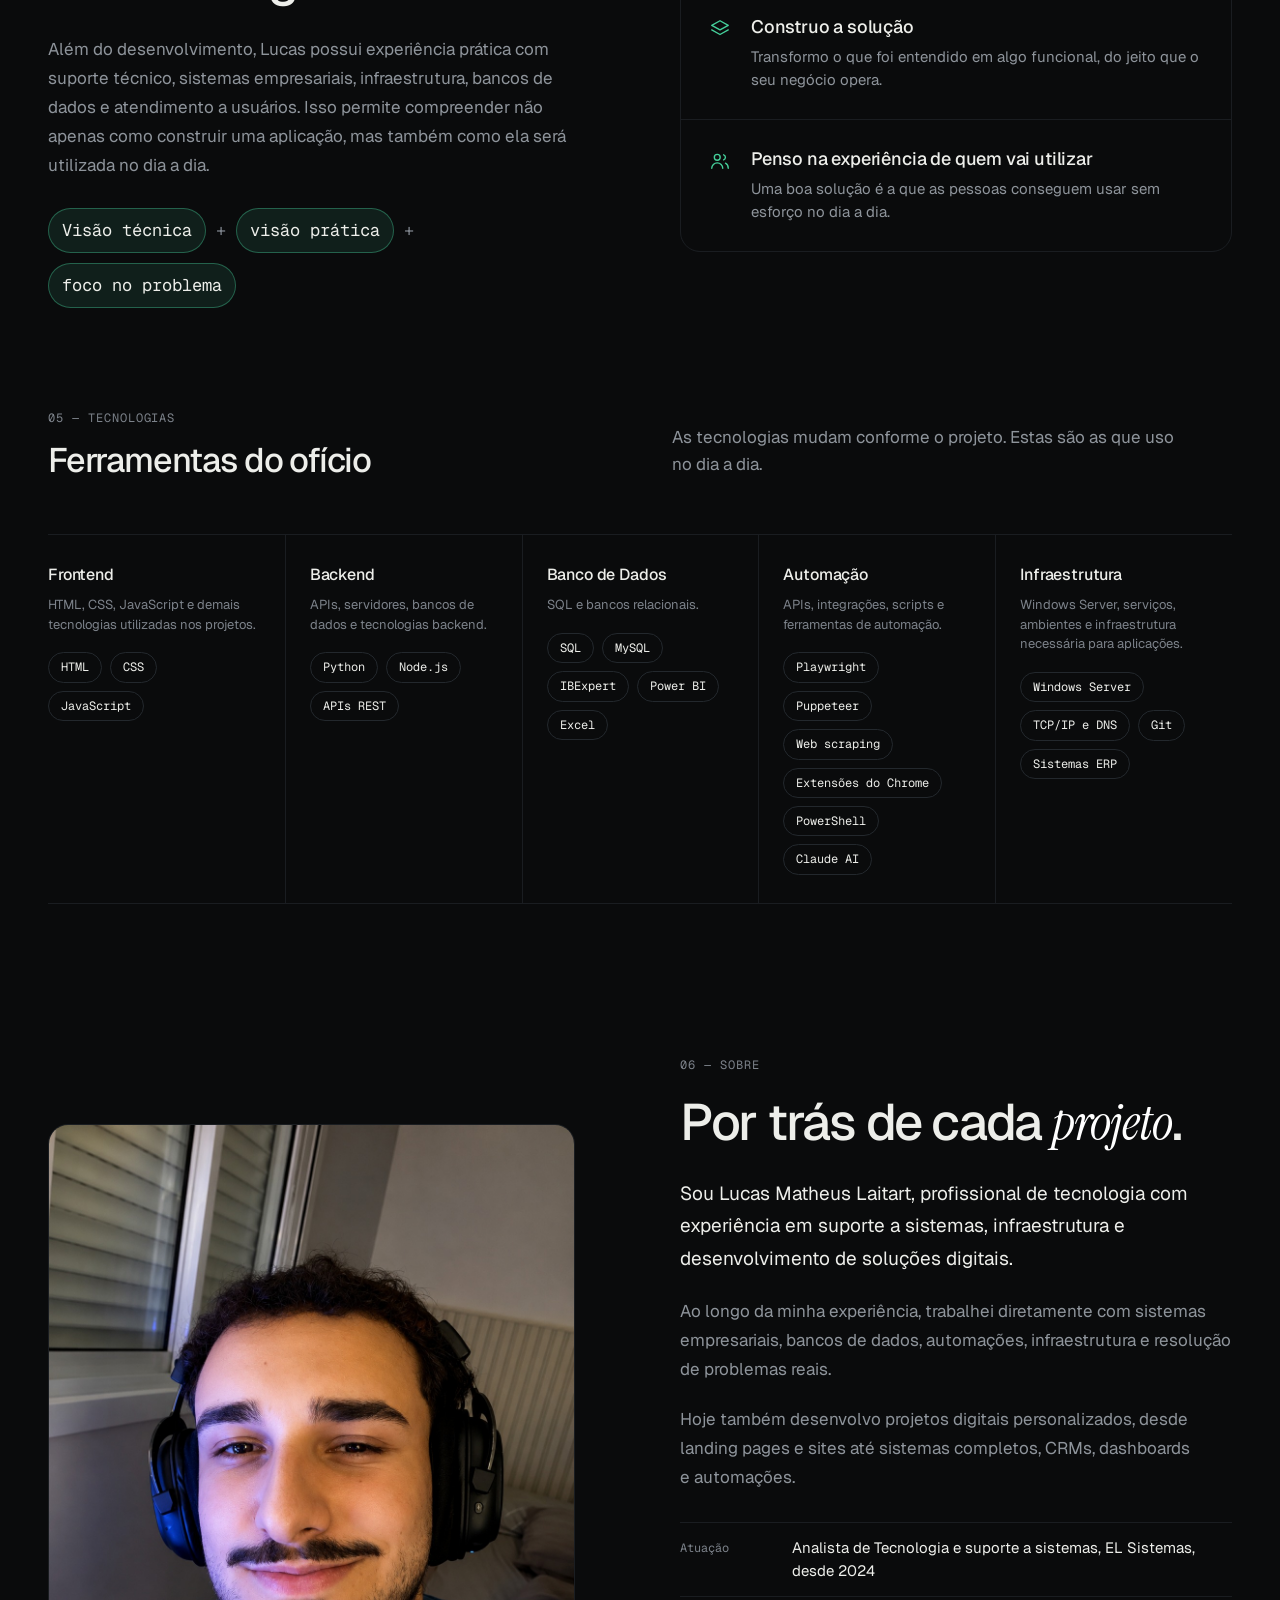
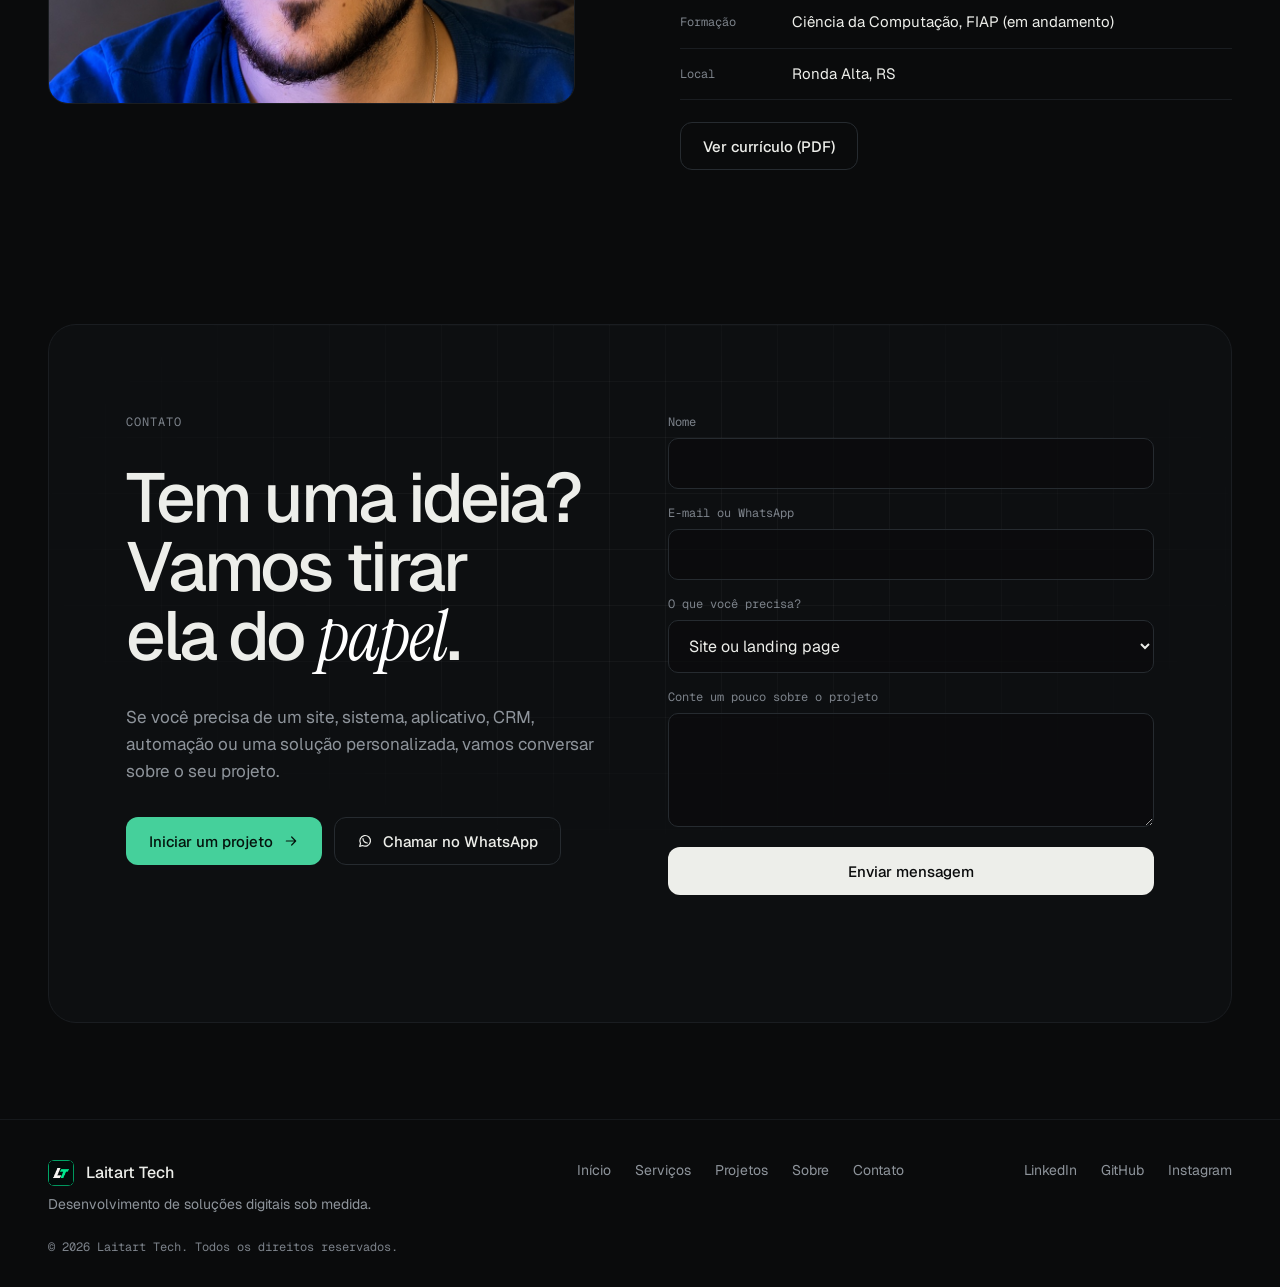
==== commit 360fa0ef: "Marca Laitart Tech: novo logo, favicon e imagem de compartilhamento Troca o nome do menu, rodapé, tí" ====
--- a/index.html
+++ b/index.html
@@ -3,30 +3,39 @@
 <head>
   <meta charset="utf-8">
   <meta name="viewport" content="width=device-width, initial-scale=1">
-  <title>Lucas Matheus Laitart | Soluções digitais sob medida</title>
+  <title>Laitart Tech | Soluções digitais sob medida</title>
   <meta name="description" content="Sites, sistemas, aplicativos, CRMs, dashboards e automações personalizadas para empresas e projetos que precisam sair do papel.">
   <meta name="theme-color" content="#0a0b0c">
-  <meta property="og:title" content="Lucas Matheus Laitart | Soluções digitais sob medida">
+  <meta property="og:title" content="Laitart Tech | Soluções digitais sob medida">
   <meta property="og:description" content="Transformo ideias e problemas de negócio em soluções digitais funcionais, modernas e personalizadas.">
   <meta property="og:type" content="website">
+  <meta property="og:url" content="https://laitartlucas.github.io/">
+  <link rel="canonical" href="https://laitartlucas.github.io/">
+  <meta property="og:image" content="https://laitartlucas.github.io/assets/og-image.png">
+  <meta property="og:image:width" content="1200">
+  <meta property="og:image:height" content="630">
+  <meta property="og:site_name" content="Laitart Tech">
+  <meta property="og:locale" content="pt_BR">
+  <meta name="twitter:card" content="summary_large_image">
+  <meta name="twitter:image" content="https://laitartlucas.github.io/assets/og-image.png">
   <link rel="icon" type="image/png" href="assets/favicon.png">
   <link rel="preconnect" href="https://fonts.googleapis.com">
   <link rel="preconnect" href="https://fonts.gstatic.com" crossorigin>
   <link href="https://fonts.googleapis.com/css2?family=Geist:wght@300;400;500;600&family=Geist+Mono:wght@400;500&family=Instrument+Serif:ital@1&display=swap" rel="stylesheet">
-  <link rel="stylesheet" href="css/tokens.css?v=20261005">
-  <link rel="stylesheet" href="css/base.css?v=20261005">
-  <link rel="stylesheet" href="css/components.css?v=20261005">
-  <link rel="stylesheet" href="css/hero.css?v=20261005">
-  <link rel="stylesheet" href="css/sections.css?v=20261005">
+  <link rel="stylesheet" href="css/tokens.css?v=20261006">
+  <link rel="stylesheet" href="css/base.css?v=20261006">
+  <link rel="stylesheet" href="css/components.css?v=20261006">
+  <link rel="stylesheet" href="css/hero.css?v=20261006">
+  <link rel="stylesheet" href="css/sections.css?v=20261006">
 </head>
 <body>
   <a class="skip" href="#conteudo">Ir para o conteúdo</a>
 
   <header class="nav" id="nav">
     <div class="container nav__inner">
-      <a class="nav__brand" href="#inicio" aria-label="Lucas Matheus Laitart, início">
+      <a class="nav__brand" href="#inicio" aria-label="Laitart Tech, início">
         <span class="nav__mark" aria-hidden="true"><img src="assets/logo-site.png" alt="" width="32" height="32"></span>
-        <span>Lucas Laitart</span>
+        <span>Laitart Tech</span>
       </a>
       <nav class="nav__links" id="nav-links" aria-label="Principal">
         <a href="#projetos">Projetos</a>
@@ -218,7 +227,7 @@
   <footer class="footer">
     <div class="container footer__inner">
       <div>
-        <p class="footer__name"><span class="nav__mark" aria-hidden="true"><img src="assets/logo-site.png" alt="" width="32" height="32"></span>Lucas Matheus Laitart</p>
+        <p class="footer__name"><span class="nav__mark" aria-hidden="true"><img src="assets/logo-site.png" alt="" width="32" height="32"></span>Laitart Tech</p>
         <p class="footer__desc">Desenvolvimento de soluções digitais sob medida.</p>
       </div>
       <nav class="footer__links" aria-label="Rodapé">
@@ -230,15 +239,15 @@
       </nav>
       <div class="footer__socials" id="footer-socials"></div>
     </div>
-    <div class="container footer__legal"><span id="year"></span> Lucas Matheus Laitart. Todos os direitos reservados.</div>
+    <div class="container footer__legal"><span id="year"></span> Laitart Tech. Todos os direitos reservados.</div>
   </footer>
 
 
-  <script src="js/data/site.js?v=20261005"></script>
-  <script src="js/data/projects.js?v=20261005"></script>
-  <script src="js/data/content.js?v=20261005"></script>
-  <script src="js/mockups.js?v=20261005"></script>
-  <script src="js/render.js?v=20261005"></script>
-  <script src="js/main.js?v=20261005"></script>
+  <script src="js/data/site.js?v=20261006"></script>
+  <script src="js/data/projects.js?v=20261006"></script>
+  <script src="js/data/content.js?v=20261006"></script>
+  <script src="js/mockups.js?v=20261006"></script>
+  <script src="js/render.js?v=20261006"></script>
+  <script src="js/main.js?v=20261006"></script>
 </body>
 </html>
--- a/css/sections.css
+++ b/css/sections.css
@@ -221,3 +221,13 @@
 
 /* último card sozinho na linha ocupa a largura toda */
 .project:last-child:nth-child(even) { grid-column: 1 / -1; }
+
+/* tablet: grade de serviços em 2 colunas (8 cards sem sobra) e 1 coluna no celular */
+@media (max-width: 1020px) { .services { grid-template-columns: repeat(2, minmax(0, 1fr)); } }
+@media (max-width: 560px) { .services { grid-template-columns: 1fr; } .service { min-height: 0; } }
+
+/* alvos de toque confortáveis no rodapé */
+@media (max-width: 760px) {
+  .footer__links, .footer__socials { gap: 0 20px; }
+  .footer__links a, .footer__socials a { display: inline-flex; align-items: center; min-height: 44px; }
+}
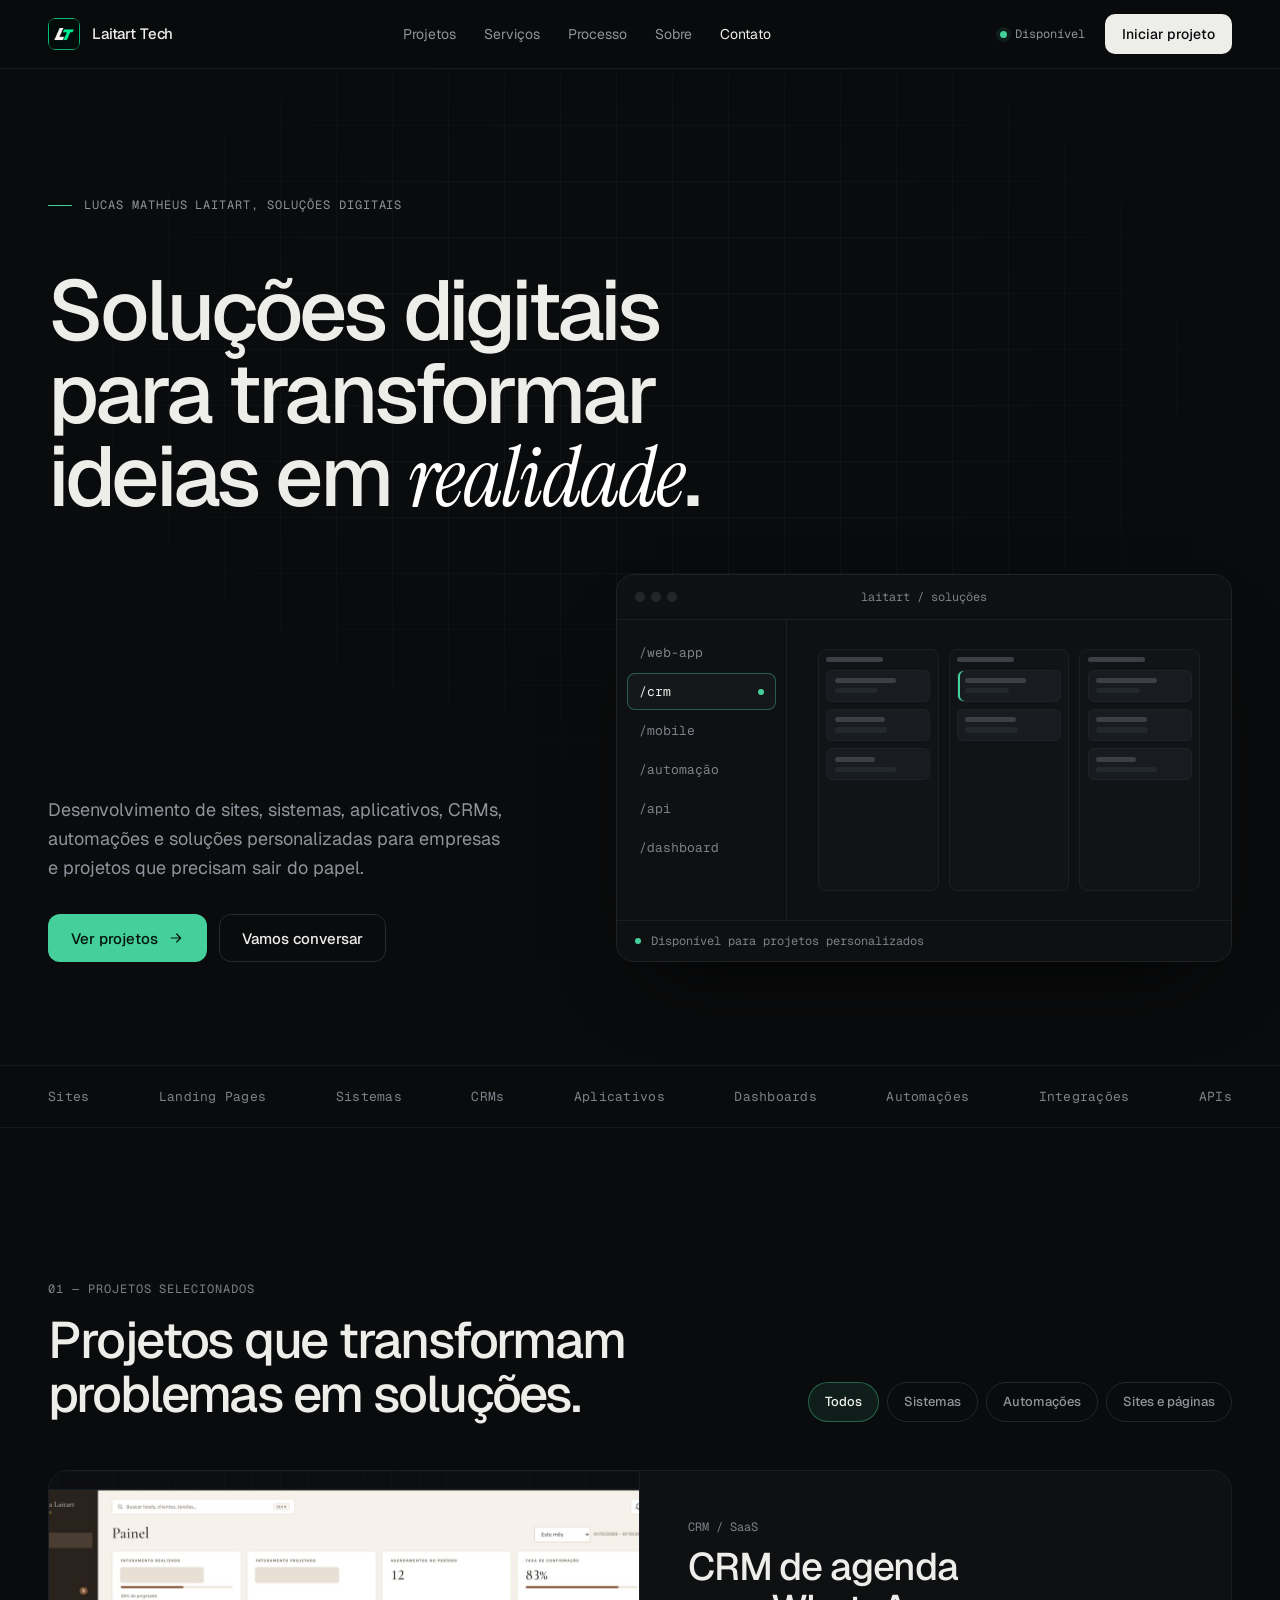
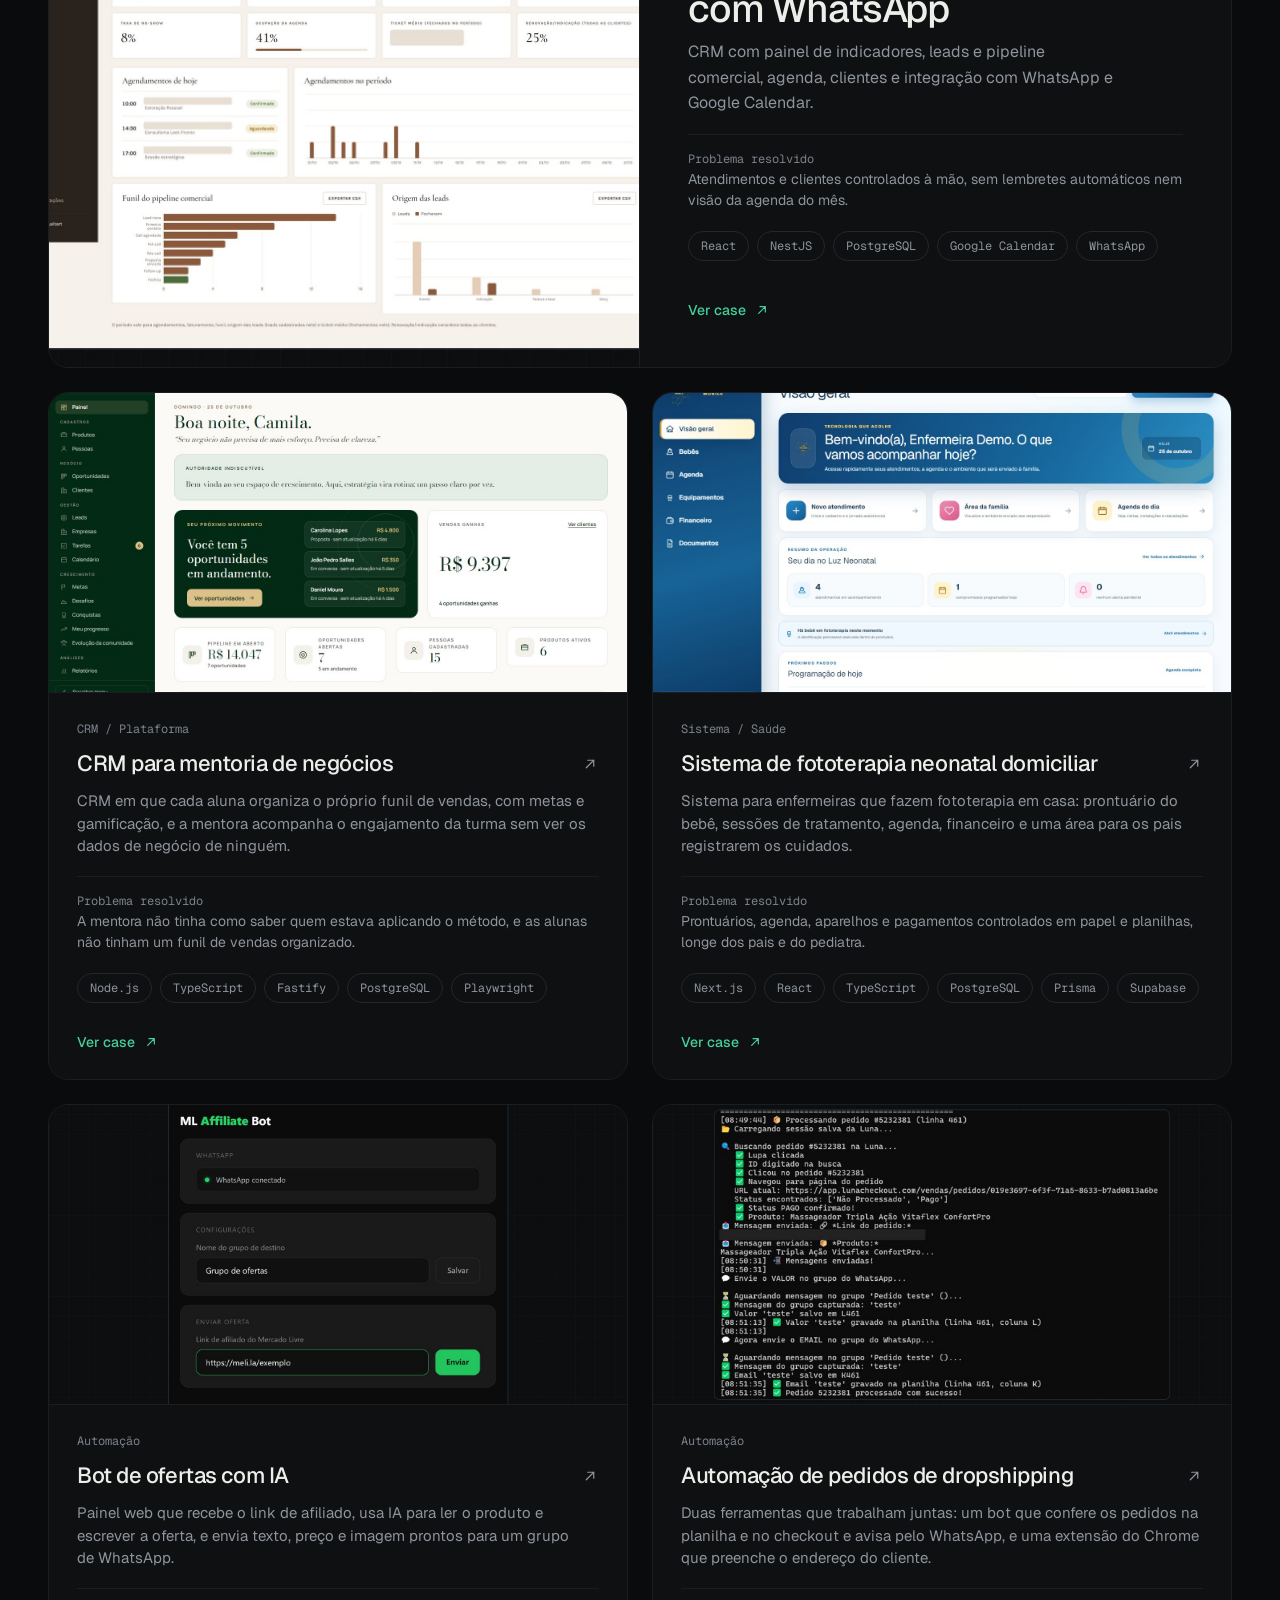
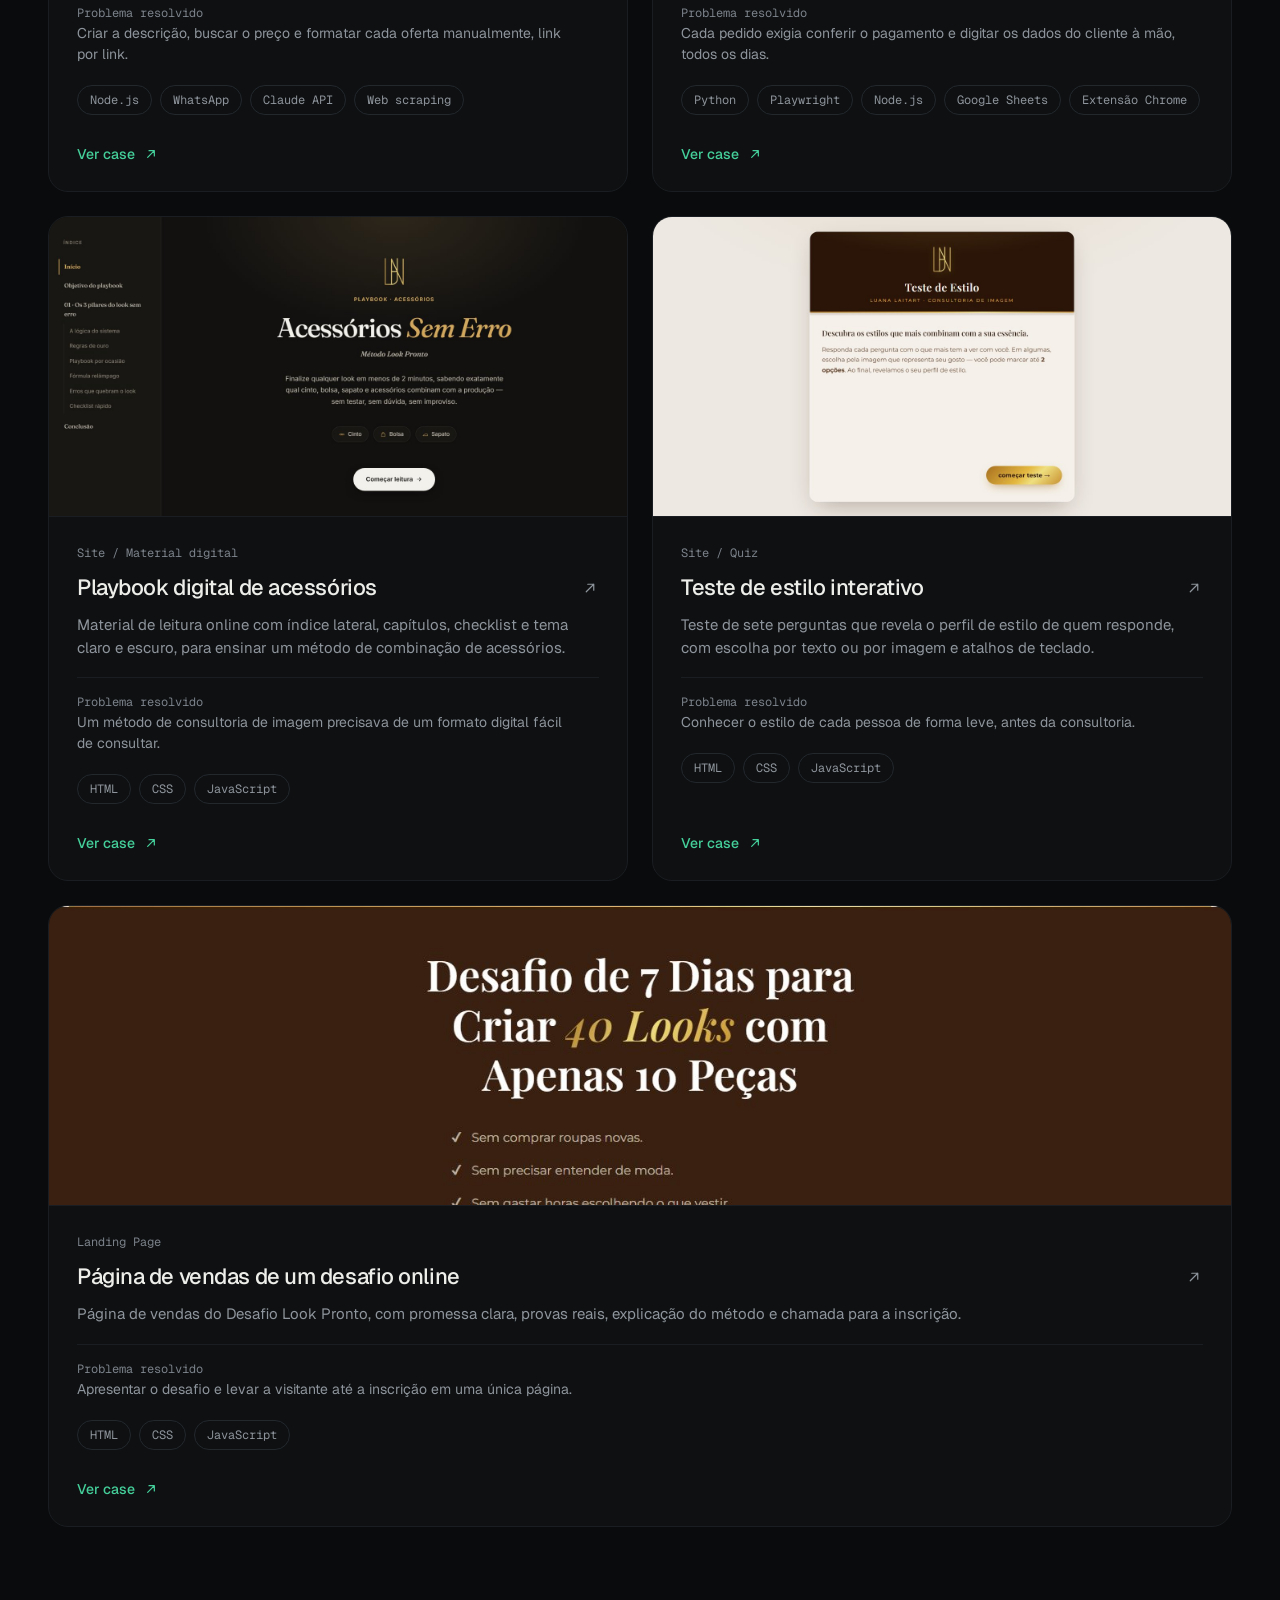
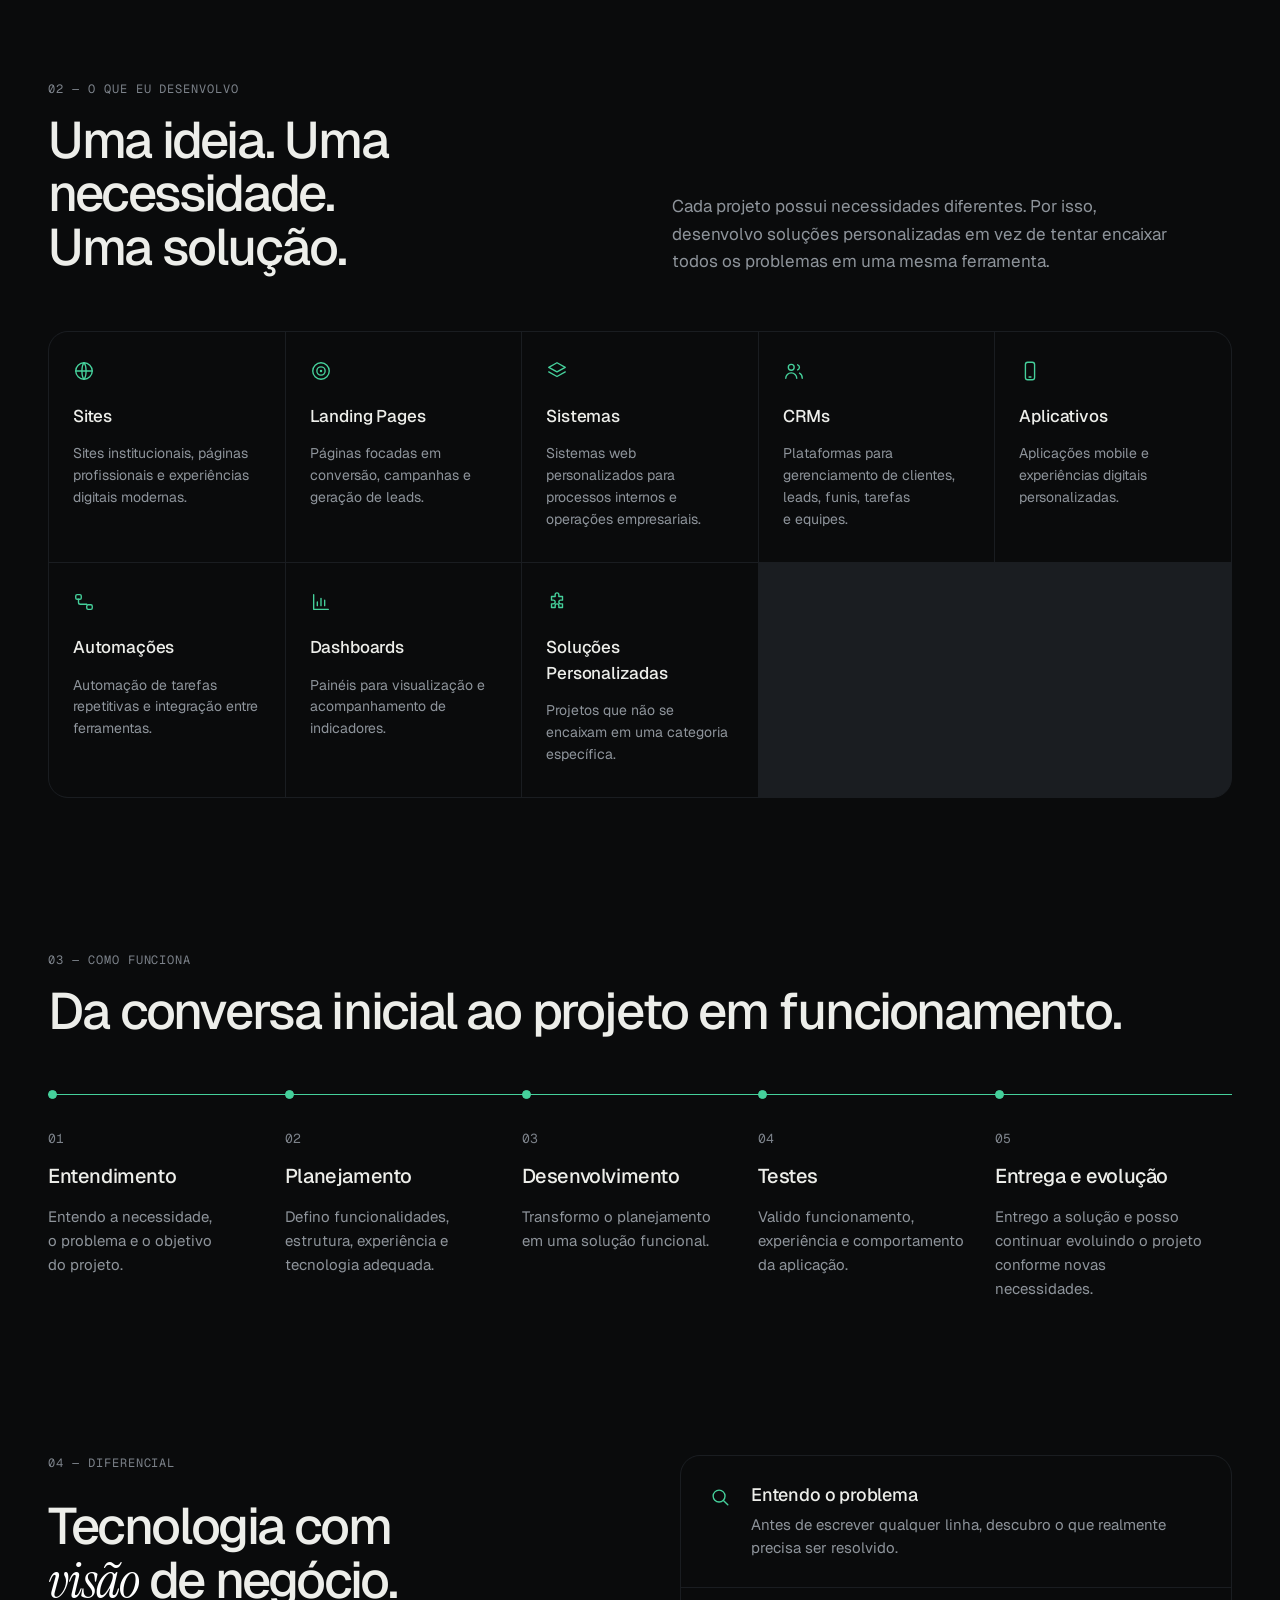
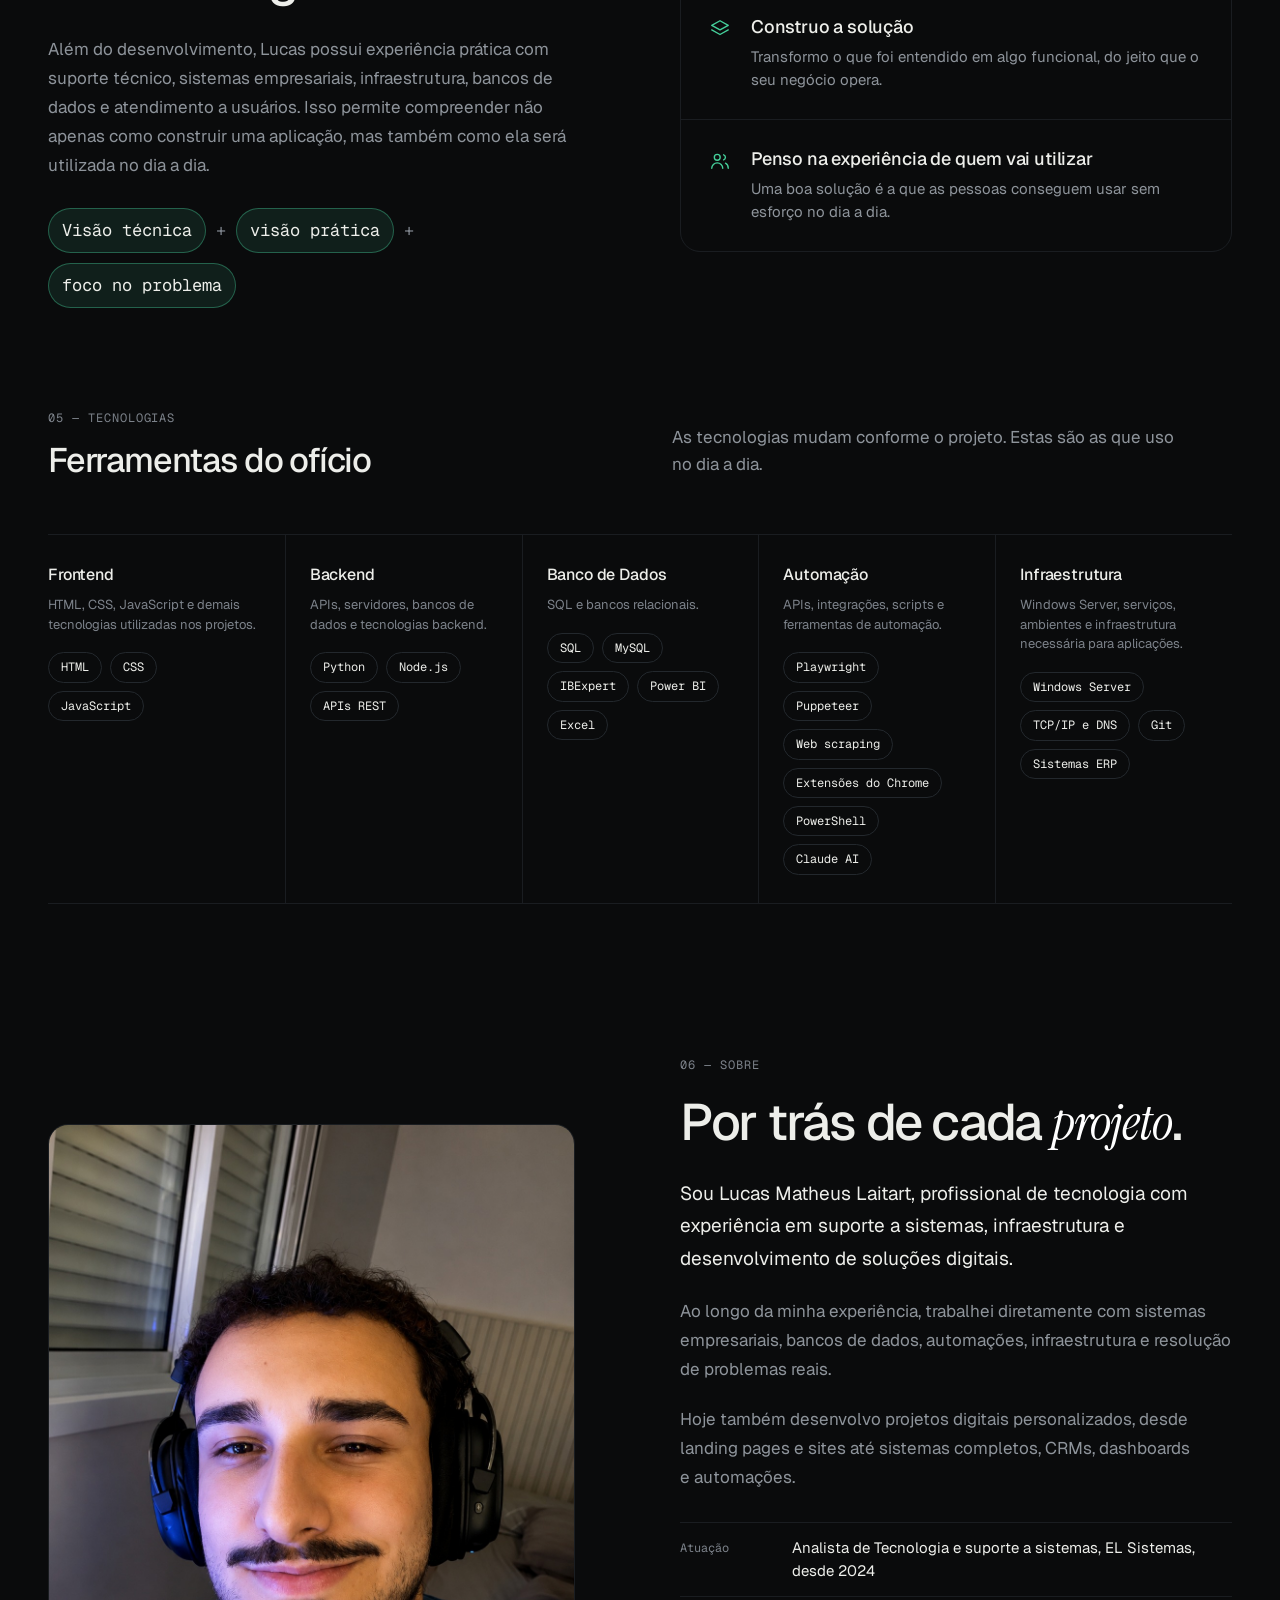
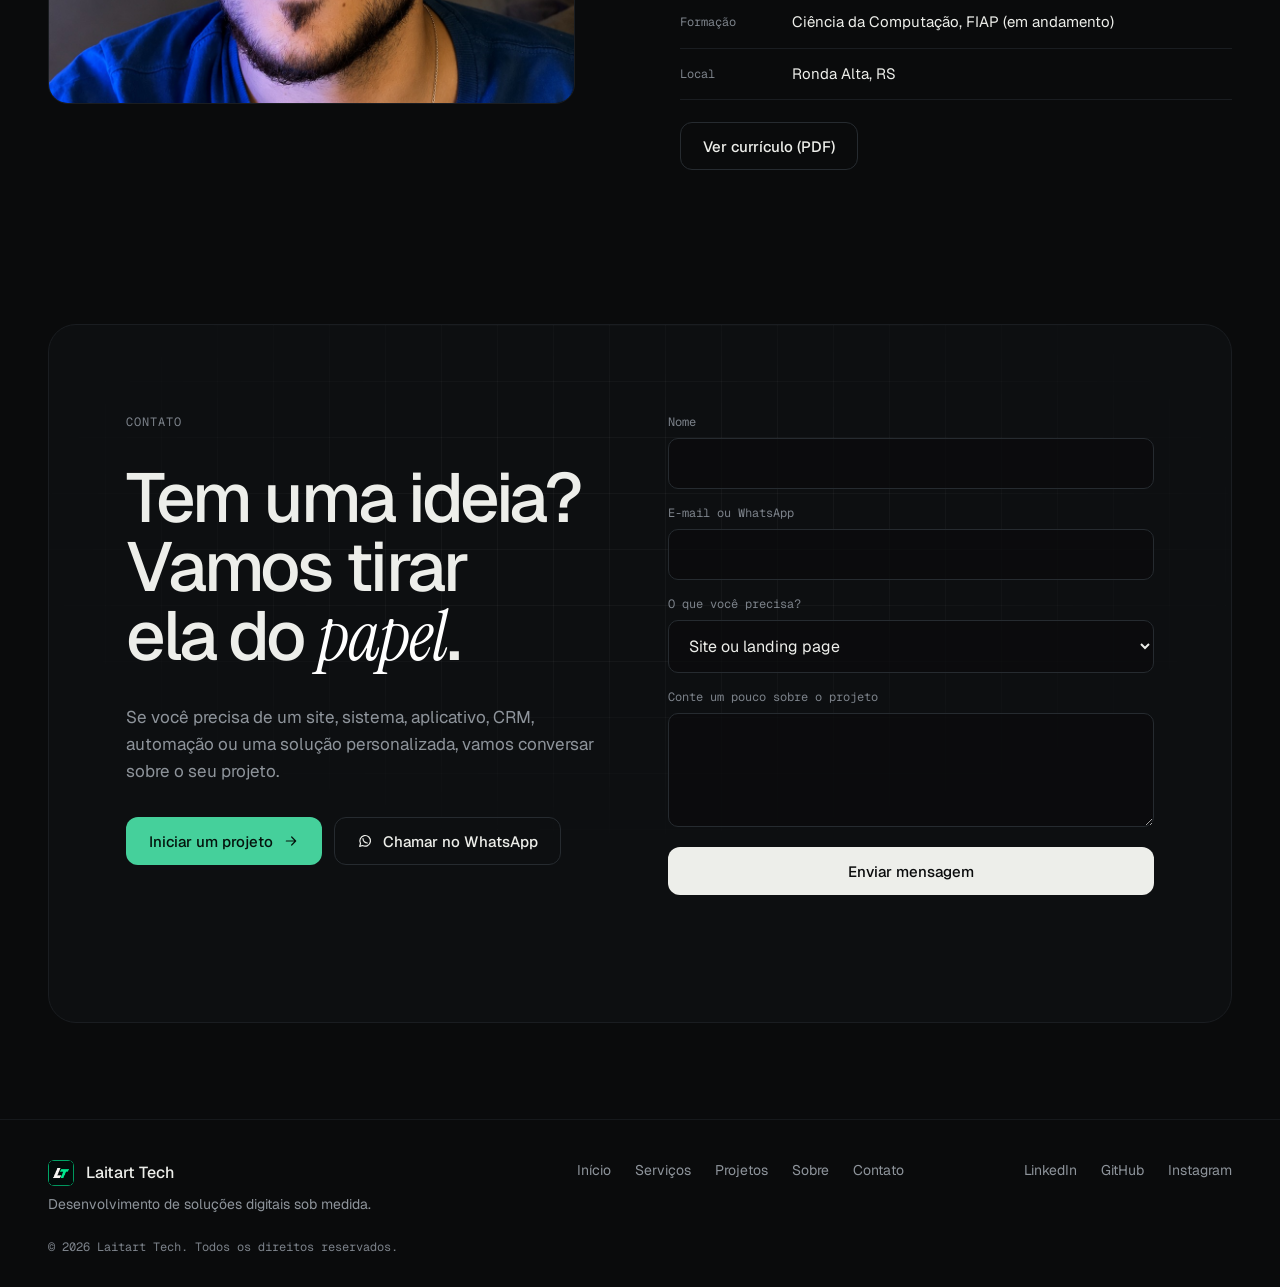
==== commit e01ca34b: "Domínio laitarttech.com.br e prints do sistema de fototerapia Troca os links do site e dos projetos " ====
--- a/index.html
+++ b/index.html
@@ -9,15 +9,15 @@
   <meta property="og:title" content="Laitart Tech | Soluções digitais sob medida">
   <meta property="og:description" content="Transformo ideias e problemas de negócio em soluções digitais funcionais, modernas e personalizadas.">
   <meta property="og:type" content="website">
-  <meta property="og:url" content="https://laitartlucas.github.io/">
-  <link rel="canonical" href="https://laitartlucas.github.io/">
-  <meta property="og:image" content="https://laitartlucas.github.io/assets/og-image.png">
+  <meta property="og:url" content="https://laitarttech.com.br/">
+  <link rel="canonical" href="https://laitarttech.com.br/">
+  <meta property="og:image" content="https://laitarttech.com.br/assets/og-image.png">
   <meta property="og:image:width" content="1200">
   <meta property="og:image:height" content="630">
   <meta property="og:site_name" content="Laitart Tech">
   <meta property="og:locale" content="pt_BR">
   <meta name="twitter:card" content="summary_large_image">
-  <meta name="twitter:image" content="https://laitartlucas.github.io/assets/og-image.png">
+  <meta name="twitter:image" content="https://laitarttech.com.br/assets/og-image.png">
   <link rel="icon" type="image/png" href="assets/favicon.png">
   <link rel="preconnect" href="https://fonts.googleapis.com">
   <link rel="preconnect" href="https://fonts.gstatic.com" crossorigin>
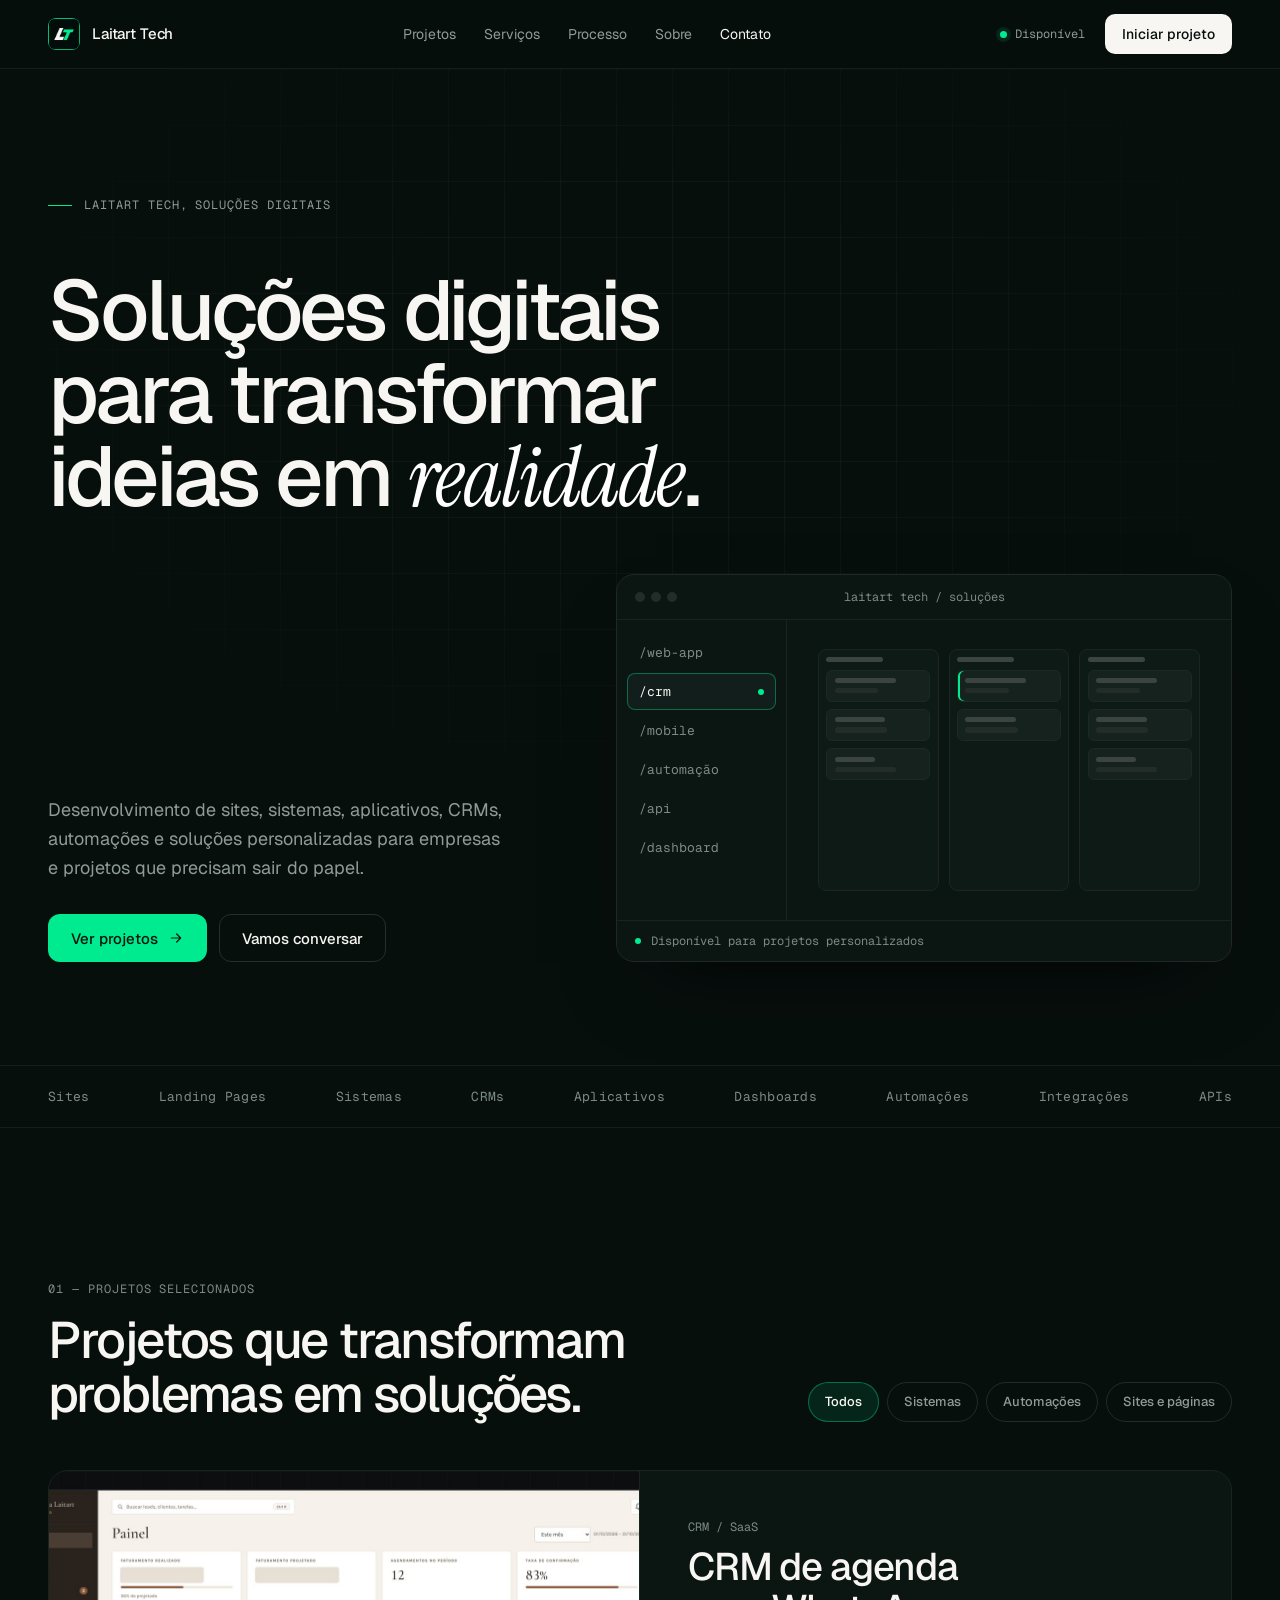
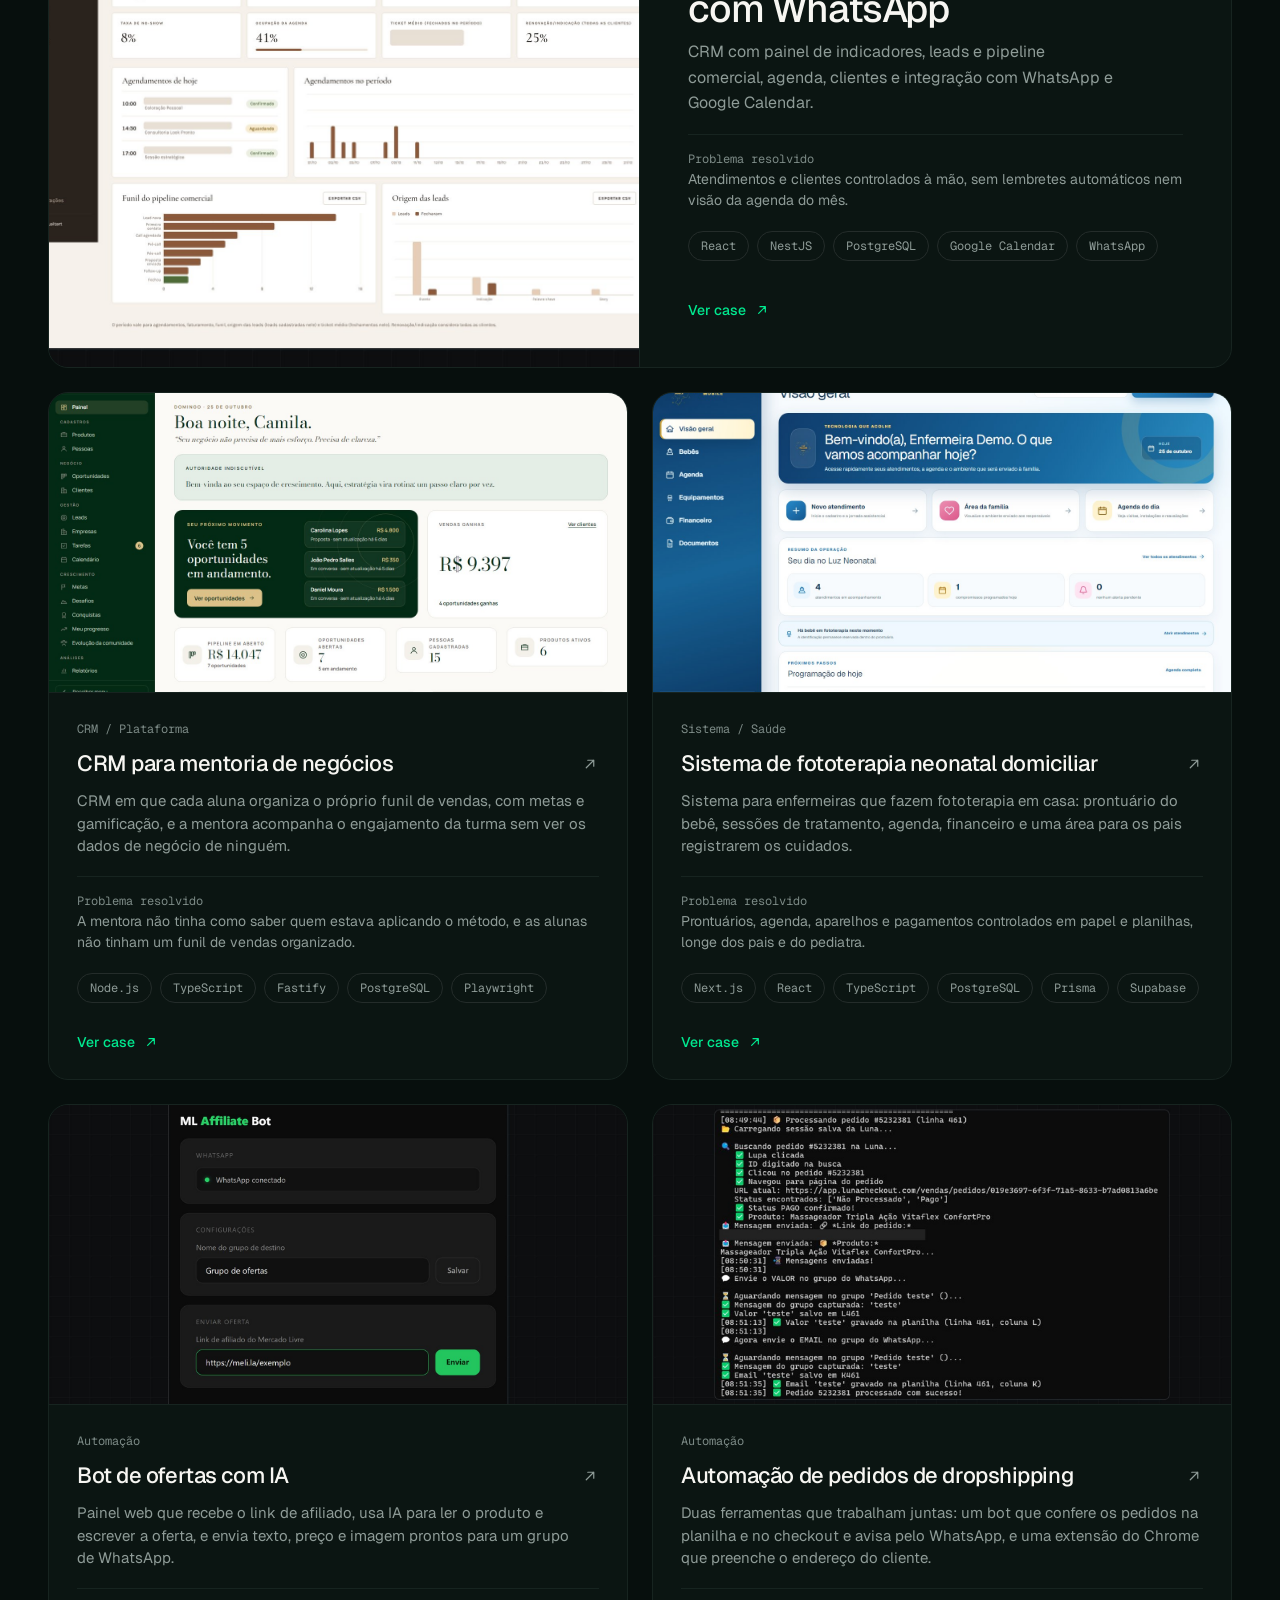
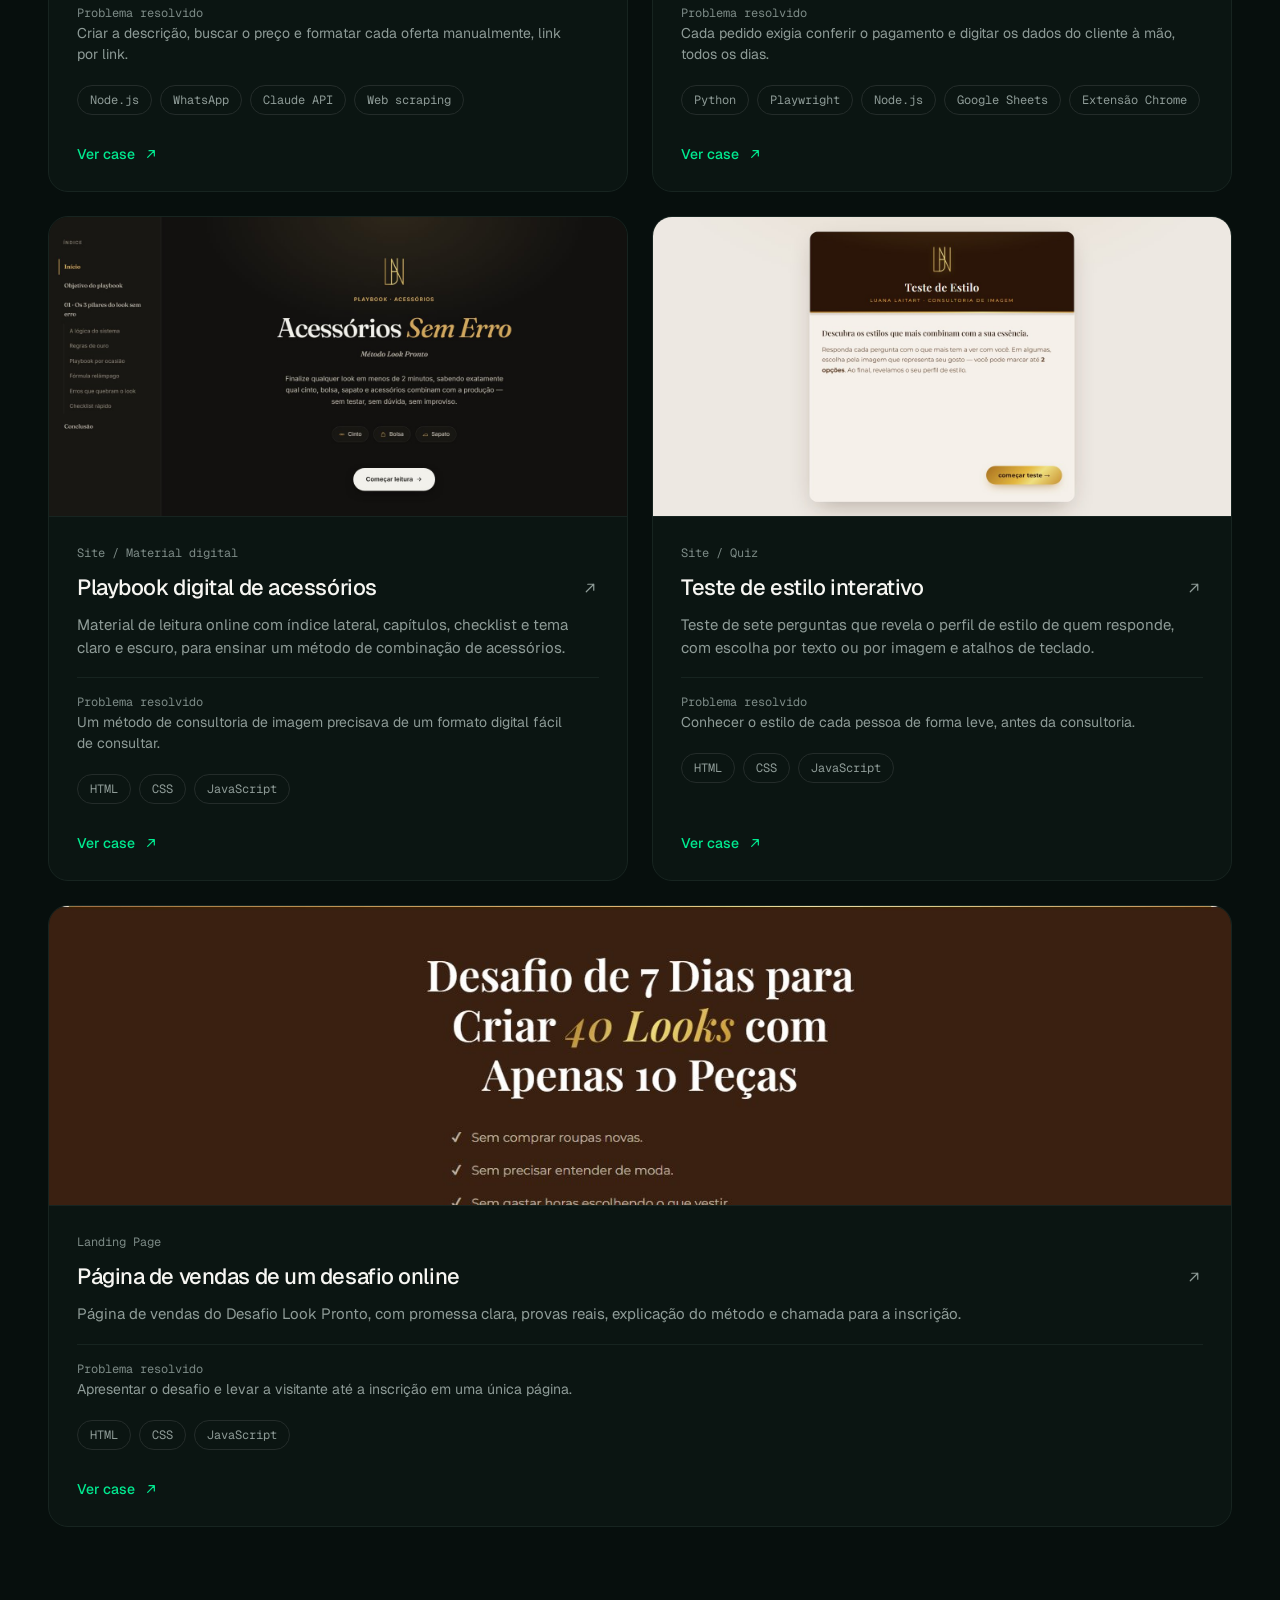
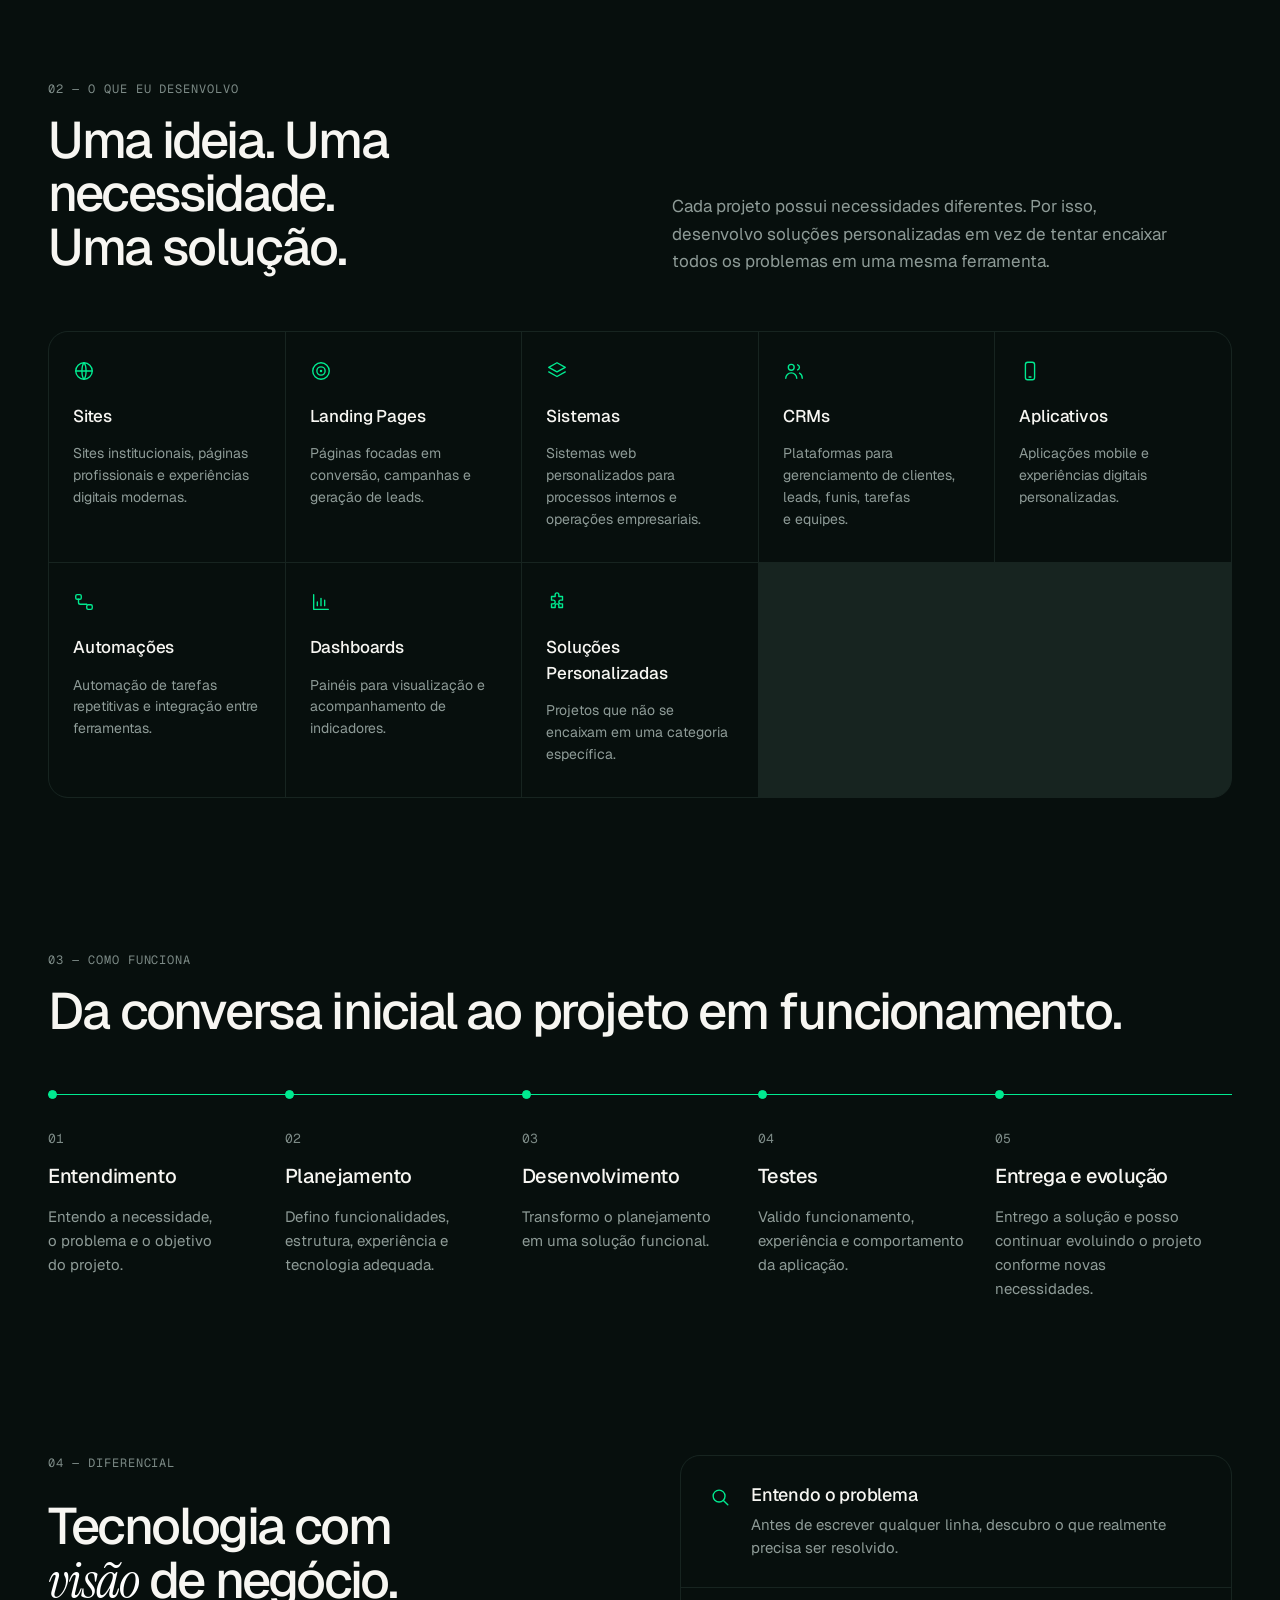
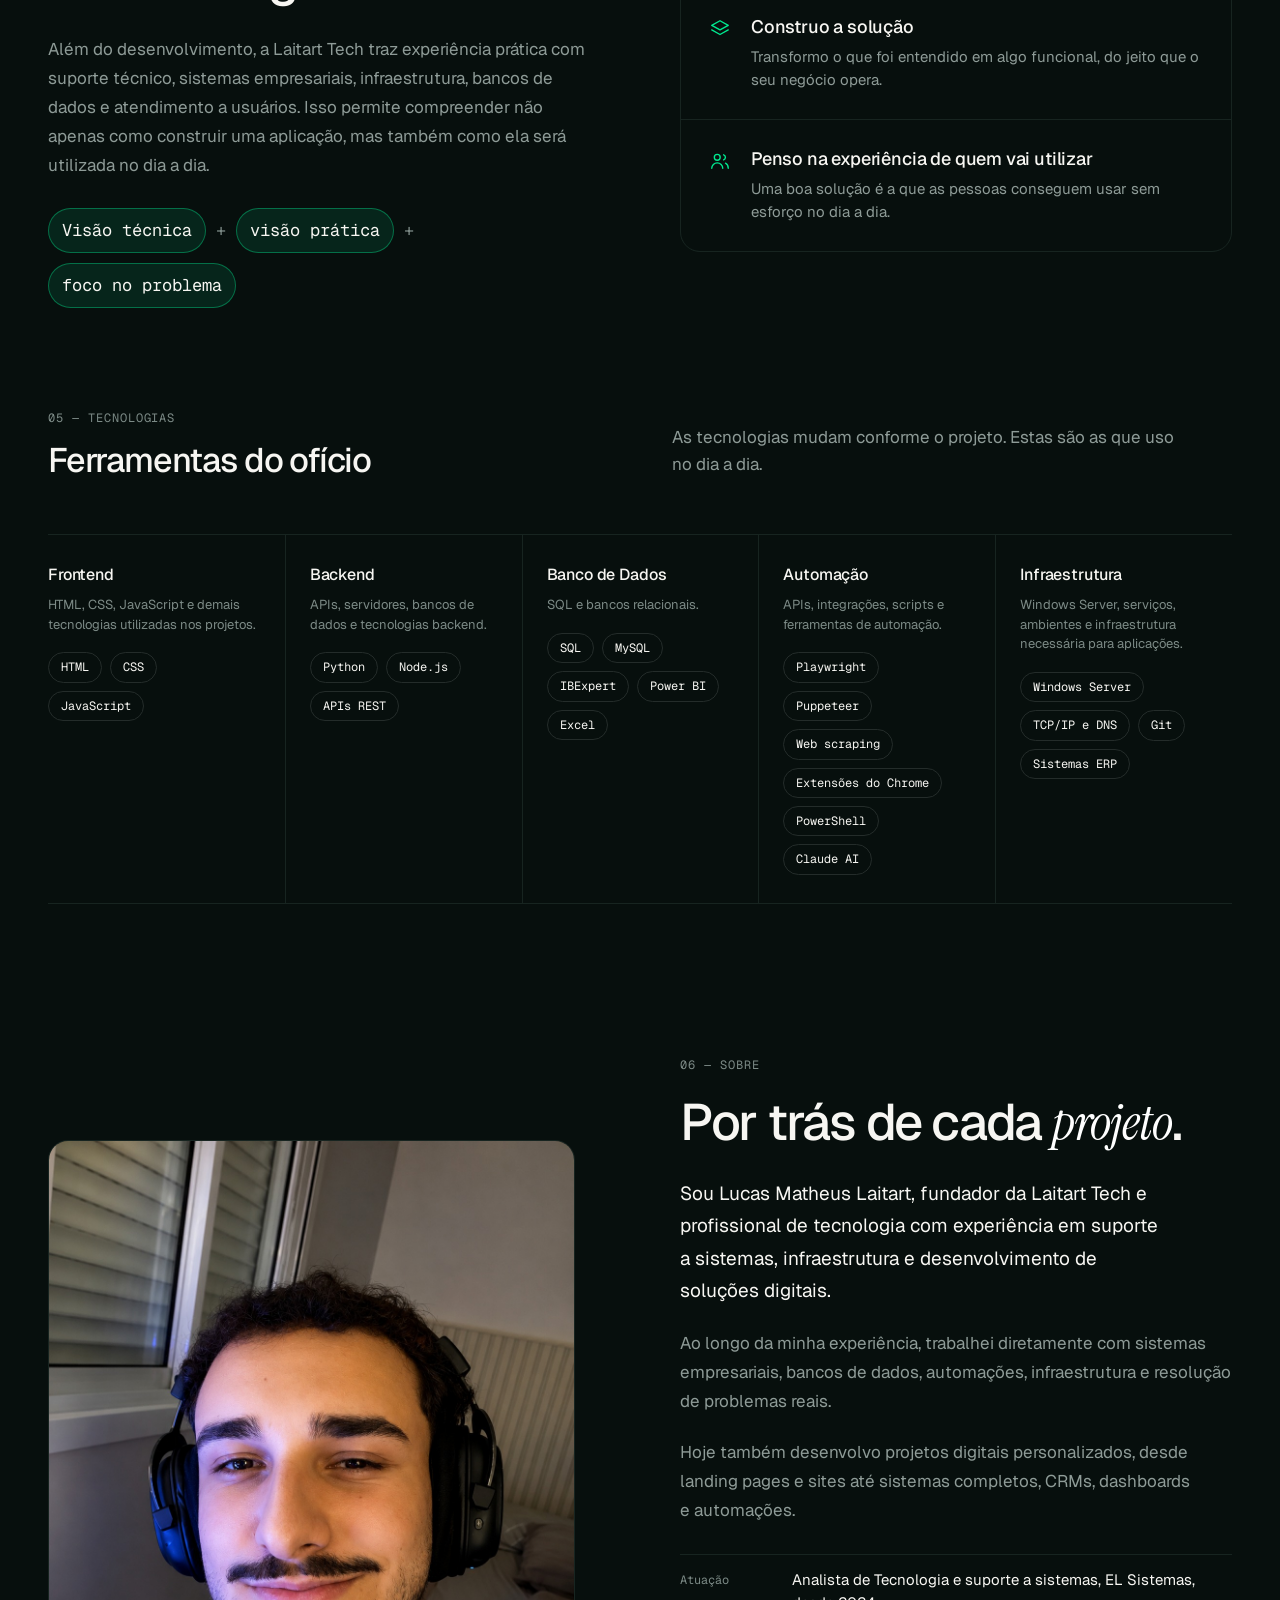
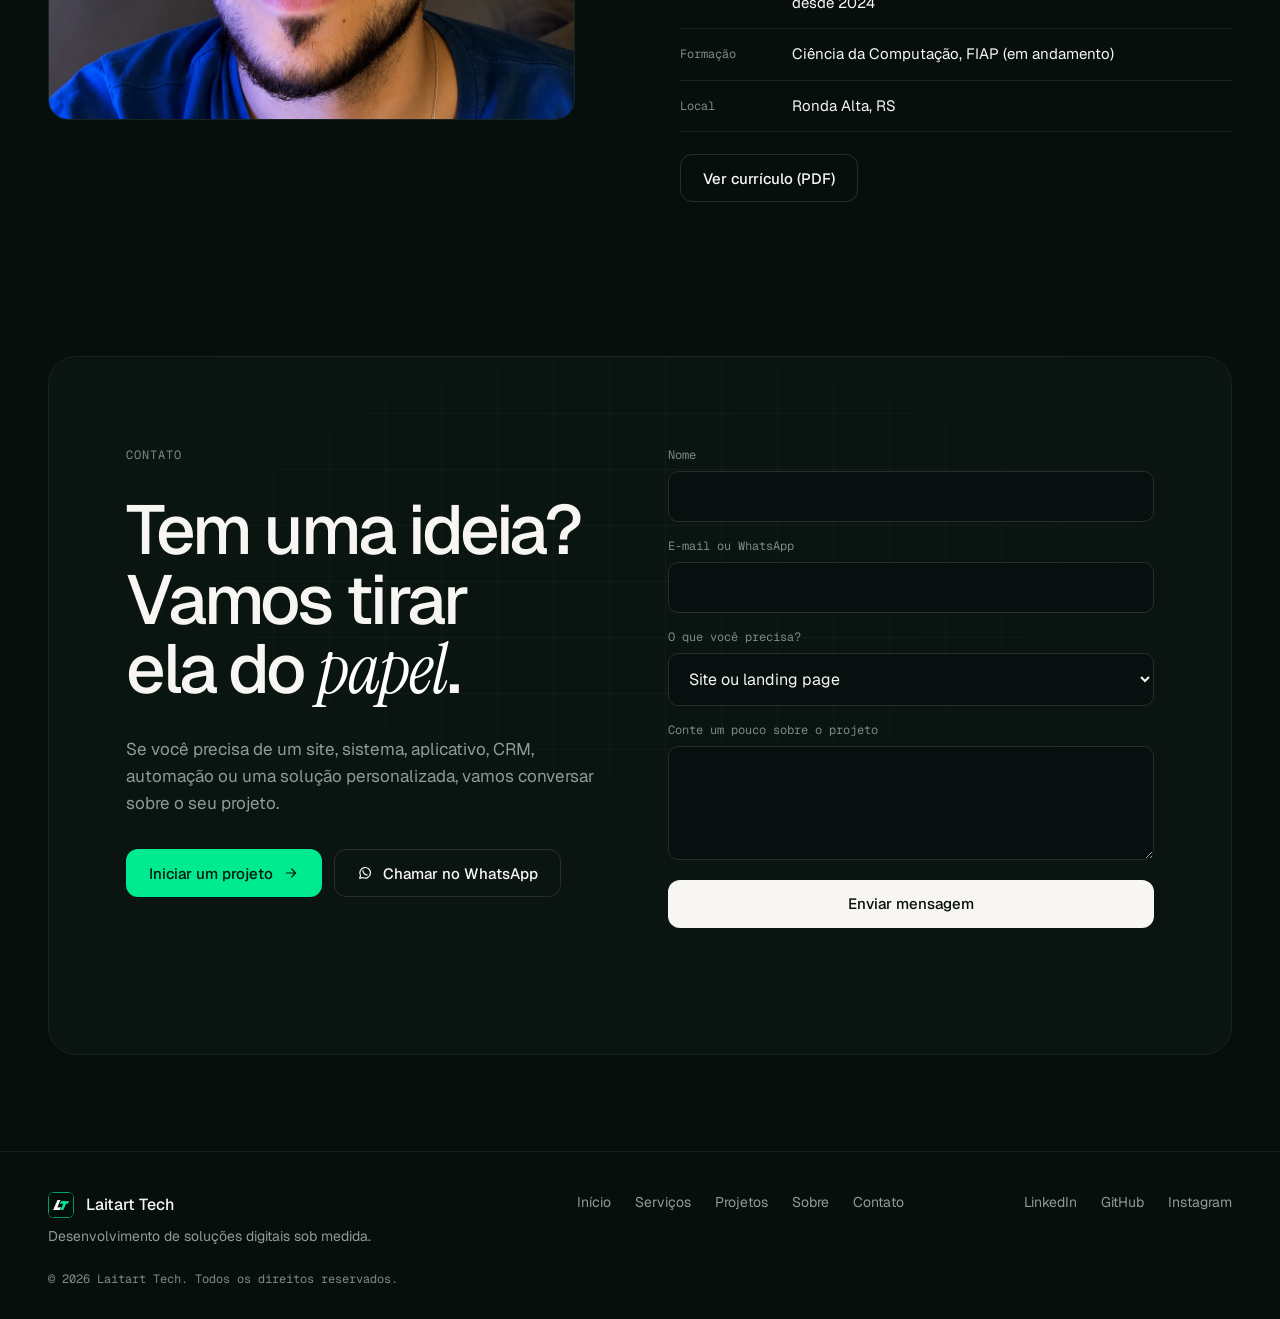
==== commit a05a083c: "Paleta nas cores do logo e textos com a marca Laitart Tech - Verde #00ea90, branco #f7f6f2 e fundos " ====
--- a/index.html
+++ b/index.html
@@ -5,7 +5,7 @@
   <meta name="viewport" content="width=device-width, initial-scale=1">
   <title>Laitart Tech | Soluções digitais sob medida</title>
   <meta name="description" content="Sites, sistemas, aplicativos, CRMs, dashboards e automações personalizadas para empresas e projetos que precisam sair do papel.">
-  <meta name="theme-color" content="#0a0b0c">
+  <meta name="theme-color" content="#070f0d">
   <meta property="og:title" content="Laitart Tech | Soluções digitais sob medida">
   <meta property="og:description" content="Transformo ideias e problemas de negócio em soluções digitais funcionais, modernas e personalizadas.">
   <meta property="og:type" content="website">
@@ -18,7 +18,9 @@
   <meta property="og:locale" content="pt_BR">
   <meta name="twitter:card" content="summary_large_image">
   <meta name="twitter:image" content="https://laitarttech.com.br/assets/og-image.png">
+  <link rel="icon" type="image/svg+xml" href="assets/logo.svg">
   <link rel="icon" type="image/png" href="assets/favicon.png">
+  <link rel="apple-touch-icon" href="assets/apple-touch-icon.png">
   <link rel="preconnect" href="https://fonts.googleapis.com">
   <link rel="preconnect" href="https://fonts.gstatic.com" crossorigin>
   <link href="https://fonts.googleapis.com/css2?family=Geist:wght@300;400;500;600&family=Geist+Mono:wght@400;500&family=Instrument+Serif:ital@1&display=swap" rel="stylesheet">
@@ -60,7 +62,7 @@
     <section class="hero" id="inicio">
       <div class="hero__bg gridbg gridbg--fade" aria-hidden="true"></div>
       <div class="container hero__inner">
-        <p class="hero__kicker">Lucas Matheus Laitart, soluções digitais</p>
+        <p class="hero__kicker">Laitart Tech, soluções digitais</p>
         <h1>Soluções digitais para transformar ideias em <em class="serif">realidade</em>.</h1>
 
         <div class="hero__row">
@@ -76,7 +78,7 @@
           <div class="console" id="console">
             <div class="console__bar">
               <span class="console__dots" aria-hidden="true"><i></i><i></i><i></i></span>
-              <span class="console__title">laitart / soluções</span>
+              <span class="console__title">laitart tech / soluções</span>
               <span style="width:42px" aria-hidden="true"></span>
             </div>
             <div class="console__body">
@@ -142,7 +144,7 @@
         <div class="diff__copy">
           <span class="eyebrow">04 — Diferencial</span>
           <h2>Tecnologia com <em class="serif">visão</em> de negócio.</h2>
-          <p>Além do desenvolvimento, Lucas possui experiência prática com suporte técnico, sistemas empresariais, infraestrutura, bancos de dados e atendimento a usuários. Isso permite compreender não apenas como construir uma aplicação, mas também como ela será utilizada no dia a dia.</p>
+          <p>Além do desenvolvimento, a Laitart Tech traz experiência prática com suporte técnico, sistemas empresariais, infraestrutura, bancos de dados e atendimento a usuários. Isso permite compreender não apenas como construir uma aplicação, mas também como ela será utilizada no dia a dia.</p>
           <p class="equation" aria-label="Visão técnica, mais visão prática, mais foco no problema">
             <span>Visão técnica</span><i>+</i><span>visão prática</span><i>+</i><span>foco no problema</span>
           </p>
@@ -172,7 +174,7 @@
         <div class="about__copy">
           <span class="eyebrow">06 — Sobre</span>
           <h2>Por trás de cada <em class="serif">projeto</em>.</h2>
-          <p>Sou Lucas Matheus Laitart, profissional de tecnologia com experiência em suporte a sistemas, infraestrutura e desenvolvimento de soluções digitais.</p>
+          <p>Sou Lucas Matheus Laitart, fundador da Laitart Tech e profissional de tecnologia com experiência em suporte a sistemas, infraestrutura e desenvolvimento de soluções digitais.</p>
           <p>Ao longo da minha experiência, trabalhei diretamente com sistemas empresariais, bancos de dados, automações, infraestrutura e resolução de problemas reais.</p>
           <p>Hoje também desenvolvo projetos digitais personalizados, desde landing pages e sites até sistemas completos, CRMs, dashboards e automações.</p>
           <dl class="facts-list">
--- a/css/tokens.css
+++ b/css/tokens.css
@@ -1,17 +1,17 @@
 :root {
-  --bg: #0a0b0c;
-  --bg-raised: #0e1012;
-  --surface: #111316;
-  --surface-2: #15181b;
-  --line: #1a1d21;
-  --line-strong: #262b30;
-  --text: #edeeea;
-  --muted: #8e949b;
-  --faint: #7c828a;
-  --accent: #45d09b;
-  --accent-ink: #04140d;
-  --accent-soft: rgba(69, 208, 155, 0.1);
-  --accent-line: rgba(69, 208, 155, 0.38);
+  --bg: #070f0d;
+  --bg-raised: #0b1512;
+  --surface: #0d1a16;
+  --surface-2: #121e1b;
+  --line: #172420;
+  --line-strong: #282e2c;
+  --text: #f7f6f2;
+  --muted: #8e9b97;
+  --faint: #7c8a86;
+  --accent: #00ea90;
+  --accent-ink: #00170d;
+  --accent-soft: rgba(0, 234, 144, 0.1);
+  --accent-line: rgba(0, 234, 144, 0.38);
 
   --font-body: "Geist", "Helvetica Neue", system-ui, sans-serif;
   --font-mono: "Geist Mono", ui-monospace, "Cascadia Mono", Consolas, monospace;
--- a/css/base.css
+++ b/css/base.css
@@ -18,7 +18,7 @@
 .container { width: min(100% - 2 * var(--gutter), var(--container)); margin-inline: auto; }
 .section { padding-top: var(--section-y); }
 .section--tight { padding-top: clamp(64px, 8vw, 104px); }
-.gridbg { background-image: linear-gradient(rgba(255,255,255,0.035) 1px, transparent 1px), linear-gradient(90deg, rgba(255,255,255,0.035) 1px, transparent 1px); background-size: 56px 56px; }
+.gridbg { background-image: linear-gradient(rgba(255, 255, 255, 0.035) 1px, transparent 1px), linear-gradient(90deg, rgba(255, 255, 255, 0.035) 1px, transparent 1px); background-size: 56px 56px; }
 .gridbg--fade { -webkit-mask-image: radial-gradient(ellipse 70% 60% at 50% 30%, #000 30%, transparent 80%); mask-image: radial-gradient(ellipse 70% 60% at 50% 30%, #000 30%, transparent 80%); }
 
 :focus-visible { outline: 2px solid var(--accent); outline-offset: 3px; border-radius: 6px; }
--- a/css/components.css
+++ b/css/components.css
@@ -12,13 +12,13 @@
 .btn--light { background: var(--text); color: var(--bg); }
 .btn--light:hover { background: #fff; }
 .btn--ghost { border-color: var(--line-strong); color: var(--text); }
-.btn--ghost:hover { border-color: #3a4046; background: #15181b; }
+.btn--ghost:hover { border-color: #3c4442; background: #121e1b; }
 .btn svg { width: 16px; height: 16px; fill: none; stroke: currentColor; stroke-width: 1.8; stroke-linecap: round; stroke-linejoin: round; }
 .arrow-r, .arrow-ne { transition: transform var(--fast) var(--ease); }
 .btn:hover .arrow-r { transform: translateX(3px); }
 
 /* ---------- Navegação ---------- */
-.nav { position: sticky; top: 0; z-index: 50; background: rgba(10, 11, 12, 0.78); backdrop-filter: blur(14px); -webkit-backdrop-filter: blur(14px); border-bottom: 1px solid #16191c; }
+.nav { position: sticky; top: 0; z-index: 50; background: rgba(7, 15, 13, 0.78); backdrop-filter: blur(14px); -webkit-backdrop-filter: blur(14px); border-bottom: 1px solid #131f1c; }
 .nav__inner { min-height: 68px; display: flex; align-items: center; justify-content: space-between; gap: 16px 32px; }
 .nav__brand { display: flex; align-items: center; gap: 12px; font-weight: 500; font-size: 0.9375rem; letter-spacing: -0.01em; }
 .nav__mark { width: 32px; height: 32px; border-radius: 8px; overflow: hidden; flex: none; }
@@ -42,7 +42,7 @@
   .nav__right .btn { display: none; }
   .nav__links {
     position: fixed; inset: 68px 0 auto 0; flex-direction: column; align-items: stretch; gap: 0;
-    padding: 8px var(--gutter) 24px; background: rgba(10, 11, 12, 0.98); backdrop-filter: blur(16px);
+    padding: 8px var(--gutter) 24px; background: rgba(7, 15, 13, 0.98); backdrop-filter: blur(16px);
     border-bottom: 1px solid var(--line); transform: translateY(-8px); opacity: 0; visibility: hidden;
     transition: opacity 200ms, transform 200ms var(--ease), visibility 200ms;
   }
@@ -58,11 +58,11 @@
 .head--small h2 { font-size: clamp(1.5rem, 2.8vw, 2.125rem); }
 
 /* ---------- Chips ---------- */
-.chip { display: inline-flex; align-items: center; padding: 7px 12px; border: 1px solid #23282d; border-radius: 999px; font: 400 0.75rem/1.2 var(--font-mono); color: var(--muted); }
+.chip { display: inline-flex; align-items: center; padding: 7px 12px; border: 1px solid #242c2a; border-radius: 999px; font: 400 0.75rem/1.2 var(--font-mono); color: var(--muted); }
 
 /* ---------- Modal ---------- */
 .modal { border: 1px solid var(--line-strong); border-radius: var(--r-lg); background: var(--bg-raised); color: var(--text); padding: 0; width: min(640px, calc(100% - 32px)); max-height: calc(100dvh - 48px); }
-.modal::backdrop { background: rgba(4, 5, 6, 0.75); backdrop-filter: blur(6px); }
+.modal::backdrop { background: rgba(3, 7, 6, 0.75); backdrop-filter: blur(6px); }
 .modal[open] { animation: pop 260ms var(--ease); }
 @keyframes pop { from { opacity: 0; transform: translateY(10px) scale(0.98); } }
 .modal__body { padding: clamp(24px, 4vw, 40px); }
--- a/css/hero.css
+++ b/css/hero.css
@@ -17,10 +17,10 @@
 @keyframes rise { from { opacity: 0; transform: translateY(16px); } }
 
 /* ---------- Console ---------- */
-.console { border: 1px solid #1f2327; border-radius: 18px; background: var(--bg-raised); box-shadow: 0 40px 80px -40px rgba(0, 0, 0, 0.8); overflow: hidden; }
+.console { border: 1px solid #1e2825; border-radius: 18px; background: var(--bg-raised); box-shadow: 0 40px 80px -40px rgba(0, 0, 0, 0.8); overflow: hidden; }
 .console__bar { display: flex; align-items: center; justify-content: space-between; gap: 12px; padding: 14px 18px; border-bottom: 1px solid var(--line); }
 .console__dots { display: flex; gap: 6px; width: 42px; }
-.console__dots i { width: 10px; height: 10px; border-radius: 50%; background: #23272b; }
+.console__dots i { width: 10px; height: 10px; border-radius: 50%; background: #222c29; }
 .console__title { font: 400 0.75rem var(--font-mono); color: var(--faint); }
 .console__body { display: grid; grid-template-columns: 170px minmax(0, 1fr); }
 .console__tabs { padding: 14px 10px; border-right: 1px solid var(--line); display: flex; flex-direction: column; gap: 2px; }
@@ -49,5 +49,5 @@
 }
 
 /* ---------- Faixa de capacidades ---------- */
-.strip { border-block: 1px solid #16191c; }
+.strip { border-block: 1px solid #131f1c; }
 .strip__inner { padding-block: 22px; display: flex; flex-wrap: wrap; justify-content: space-between; gap: 12px 28px; font: 400 0.8125rem var(--font-mono); color: var(--faint); letter-spacing: 0.02em; }
--- a/css/sections.css
+++ b/css/sections.css
@@ -3,8 +3,8 @@
 .work__top > div:first-child { display: flex; flex-direction: column; gap: 16px; }
 .work__top h2 { max-width: 18ch; }
 .filters { display: flex; gap: 8px; flex-wrap: wrap; }
-.filter { min-height: 40px; padding: 0 16px; border-radius: 999px; border: 1px solid #22272b; background: transparent; color: var(--muted); font: 500 0.8125rem var(--font-body); cursor: pointer; transition: border-color var(--fast), color var(--fast), background var(--fast); }
-.filter:hover { color: var(--text); border-color: #3a4046; }
+.filter { min-height: 40px; padding: 0 16px; border-radius: 999px; border: 1px solid #222b29; background: transparent; color: var(--muted); font: 500 0.8125rem var(--font-body); cursor: pointer; transition: border-color var(--fast), color var(--fast), background var(--fast); }
+.filter:hover { color: var(--text); border-color: #3c4442; }
 .filter[aria-pressed="true"] { border-color: var(--accent-line); background: var(--accent-soft); color: var(--text); }
 
 .projects { display: grid; grid-template-columns: repeat(2, minmax(0, 1fr)); gap: 24px; }
@@ -15,15 +15,15 @@
   transition: border-color var(--fast), background-color var(--fast);
 }
 .project::after { content: ""; position: absolute; inset: 0; opacity: 0; pointer-events: none; transition: opacity 240ms;
-  background: radial-gradient(320px circle at var(--mx) var(--my), rgba(69, 208, 155, 0.08), transparent 70%); }
-.project:hover { border-color: #2e3439; background-color: #121417; }
+  background: radial-gradient(320px circle at var(--mx) var(--my), rgba(0, 234, 144, 0.08), transparent 70%); }
+.project:hover { border-color: #303735; background-color: #0e1b17; }
 .project:hover::after { opacity: 1; }
 .project:hover .arrow-ne { transform: translate(2px, -2px); }
 .project.is-hidden { display: none; }
 
-.project__media { position: relative; height: 300px; background-color: #0c0e10; border-bottom: 1px solid var(--line); overflow: hidden; container-type: inline-size; }
+.project__media { position: relative; height: 300px; background-color: #091310; border-bottom: 1px solid var(--line); overflow: hidden; container-type: inline-size; }
 .project__media img { width: 100%; height: 100%; object-fit: cover; }
-.project__flag { position: absolute; left: 16px; top: 14px; z-index: 2; font: 400 0.6875rem var(--font-mono); color: #5c6268; }
+.project__flag { position: absolute; left: 16px; top: 14px; z-index: 2; font: 400 0.6875rem var(--font-mono); color: #5c6865; }
 .project__body { display: flex; flex-direction: column; gap: 10px; flex: 1; padding: 28px; }
 .project__meta { font: 400 0.75rem var(--font-mono); color: var(--faint); }
 .project__title { display: flex; justify-content: space-between; align-items: center; gap: 16px; }
@@ -53,33 +53,33 @@
 .mock { position: absolute; inset: 0; padding: 6.5% 7%; overflow: hidden; display: flex; gap: 1.4em; font-size: clamp(5.5px, 1.65cqw, 11.5px); }
 .mock .bar { height: 1.5em; border-radius: 1em; background: var(--line-strong); }
 .mock .pill { height: 2em; width: 7em; border-radius: 1em; background: var(--accent); opacity: 0.9; }
-.mock .ln { height: 0.7em; border-radius: 1em; background: #23282d; }
-.mock .ln.w { background: #3a4046; }
-.mock .box { border-radius: 0.9em; background: #14171a; border: 1px solid #1c2024; }
-
-.mk-crm .col { flex: 1; display: flex; flex-direction: column; gap: 1em; padding: 1em; border-radius: 1.1em; background: #111316; border: 1px solid #1c2024; }
-.mk-crm .card { padding: 1em; border-radius: 0.8em; background: #181b1f; border: 1px solid #1f2327; display: grid; gap: 0.7em; }
+.mock .ln { height: 0.7em; border-radius: 1em; background: #242c2a; }
+.mock .ln.w { background: #3c4442; }
+.mock .box { border-radius: 0.9em; background: #111d1a; border: 1px solid #1a2623; }
+
+.mk-crm .col { flex: 1; display: flex; flex-direction: column; gap: 1em; padding: 1em; border-radius: 1.1em; background: #0d1a16; border: 1px solid #1a2623; }
+.mk-crm .card { padding: 1em; border-radius: 0.8em; background: #15221e; border: 1px solid #1e2825; display: grid; gap: 0.7em; }
 .mk-crm .card.hot { box-shadow: inset 2px 0 0 var(--accent); }
 
 .mk-system { flex-direction: column; gap: 1em; }
 .mk-system .top { display: flex; justify-content: space-between; align-items: center; }
-.mk-system .row { display: grid; grid-template-columns: 2.2em 1.6fr 1fr 0.8fr; gap: 1.2em; align-items: center; padding: 0.9em 1em; border-radius: 0.8em; background: #111316; border: 1px solid #1c2024; }
+.mk-system .row { display: grid; grid-template-columns: 2.2em 1.6fr 1fr 0.8fr; gap: 1.2em; align-items: center; padding: 0.9em 1em; border-radius: 0.8em; background: #0d1a16; border: 1px solid #1a2623; }
 .mk-system .row:nth-child(3) { box-shadow: inset 2px 0 0 var(--accent); }
-.mk-system .row i { width: 2.2em; height: 2.2em; border-radius: 0.6em; background: #181b1f; border: 1px solid #23282d; }
+.mk-system .row i { width: 2.2em; height: 2.2em; border-radius: 0.6em; background: #15221e; border: 1px solid #242c2a; }
 .mk-system .row b { height: 1.2em; border-radius: 1em; background: var(--accent-soft); box-shadow: inset 0 0 0 1px var(--accent-line); }
 
 .mk-automation { align-items: center; justify-content: center; gap: 0; }
-.mk-automation .n { width: 5em; height: 5em; border-radius: 1.2em; background: #111316; border: 1px solid #23282d; display: grid; place-items: center; flex: none; }
-.mk-automation .n::after { content: ""; width: 1.7em; height: 1.7em; border-radius: 0.5em; background: #262b30; }
+.mk-automation .n { width: 5em; height: 5em; border-radius: 1.2em; background: #0d1a16; border: 1px solid #242c2a; display: grid; place-items: center; flex: none; }
+.mk-automation .n::after { content: ""; width: 1.7em; height: 1.7em; border-radius: 0.5em; background: #282e2c; }
 .mk-automation .n.on { border-color: var(--accent-line); box-shadow: 0 0 0 4px var(--accent-soft); }
 .mk-automation .n.on::after { background: var(--accent); opacity: 0.85; }
-.mk-automation .w { flex: 1; height: 1px; background: #2a2f34; }
+.mk-automation .w { flex: 1; height: 1px; background: #2c3230; }
 
 .mk-landing { flex-direction: column; gap: 1.3em; justify-content: center; }
 .mk-landing .nv { display: flex; justify-content: space-between; align-items: center; }
 .mk-landing .hd { display: grid; gap: 0.9em; margin-top: 1em; }
-.mk-landing .hd .ln:nth-child(1) { width: 78%; height: 1.5em; background: #2a2f34; }
-.mk-landing .hd .ln:nth-child(2) { width: 52%; height: 1.5em; background: #2a2f34; }
+.mk-landing .hd .ln:nth-child(1) { width: 78%; height: 1.5em; background: #2c3230; }
+.mk-landing .hd .ln:nth-child(2) { width: 52%; height: 1.5em; background: #2c3230; }
 .mk-landing .hd .ln:nth-child(3) { width: 66%; }
 .mk-landing .ft { display: flex; gap: 1em; }
 .mk-landing .ft .pill.g { background: transparent; border: 1px solid var(--line-strong); }
@@ -88,18 +88,18 @@
 .mk-dashboard .kp { display: grid; grid-template-columns: repeat(3, 1fr); gap: 1em; }
 .mk-dashboard .kp .box { padding: 1em; display: grid; gap: 0.8em; }
 .mk-dashboard .chart { flex: 1; display: flex; align-items: flex-end; gap: 1em; padding: 1.2em; }
-.mk-dashboard .chart i { flex: 1; height: var(--h); border-radius: 0.3em 0.3em 0 0; background: #23282d; }
+.mk-dashboard .chart i { flex: 1; height: var(--h); border-radius: 0.3em 0.3em 0 0; background: #242c2a; }
 .mk-dashboard .chart i:nth-child(6) { background: var(--accent); opacity: 0.85; }
 
 .mk-mobile { justify-content: center; align-items: flex-end; padding-bottom: 0; gap: 1.6em; }
-.mk-mobile .ph { width: 11em; height: 92%; border: 1px solid #23282d; border-bottom: 0; border-radius: 2em 2em 0 0; background: #111316; padding: 1.3em 1em 0; display: flex; flex-direction: column; gap: 0.8em; }
-.mk-mobile .ph.b { height: 76%; background: #0f1114; border-color: #1f2327; }
-.mk-mobile .ph i { align-self: center; width: 3.2em; height: 0.4em; border-radius: 1em; background: #23282d; }
-.mk-mobile .ph .hl { height: 5em; border-radius: 0.8em; background: #181b1f; box-shadow: inset 0 0 0 1px var(--accent-line); }
-.mk-mobile .ph .it { height: 2.6em; border-radius: 0.6em; background: #181b1f; }
+.mk-mobile .ph { width: 11em; height: 92%; border: 1px solid #242c2a; border-bottom: 0; border-radius: 2em 2em 0 0; background: #0d1a16; padding: 1.3em 1em 0; display: flex; flex-direction: column; gap: 0.8em; }
+.mk-mobile .ph.b { height: 76%; background: #0c1714; border-color: #1e2825; }
+.mk-mobile .ph i { align-self: center; width: 3.2em; height: 0.4em; border-radius: 1em; background: #242c2a; }
+.mk-mobile .ph .hl { height: 5em; border-radius: 0.8em; background: #15221e; box-shadow: inset 0 0 0 1px var(--accent-line); }
+.mk-mobile .ph .it { height: 2.6em; border-radius: 0.6em; background: #15221e; }
 
 .mk-api { flex-direction: column; justify-content: center; gap: 0.9em; font-family: var(--font-mono); }
-.mk-api .rq { display: grid; grid-template-columns: 4.2em 1fr 3em; gap: 1.2em; align-items: center; padding: 1em 1.2em; border-radius: 0.8em; background: #111316; border: 1px solid #1c2024; color: var(--faint); font-size: 1.15em; line-height: 1; }
+.mk-api .rq { display: grid; grid-template-columns: 4.2em 1fr 3em; gap: 1.2em; align-items: center; padding: 1em 1.2em; border-radius: 0.8em; background: #0d1a16; border: 1px solid #1a2623; color: var(--faint); font-size: 1.15em; line-height: 1; }
 .mk-api .rq em { font-style: normal; color: #9ab6ff; }
 .mk-api .rq b { font-weight: 400; color: var(--accent); text-align: right; }
 .mk-api .rq.on { box-shadow: inset 2px 0 0 var(--accent); color: var(--text); }
@@ -107,8 +107,8 @@
 /* ================= SERVIÇOS ================= */
 .services { display: grid; grid-template-columns: repeat(auto-fit, minmax(min(210px, 100%), 1fr)); gap: 1px; background: var(--line); border: 1px solid var(--line); border-radius: var(--r-lg); overflow: hidden; }
 .service { position: relative; background: var(--bg); padding: 28px 24px 32px; display: flex; flex-direction: column; gap: 14px; min-height: 220px; --mx: 50%; --my: 0%; transition: background-color var(--fast); }
-.service::before { content: ""; position: absolute; inset: 0; opacity: 0; pointer-events: none; transition: opacity 240ms; background: radial-gradient(240px circle at var(--mx) var(--my), rgba(69, 208, 155, 0.08), transparent 70%); }
-.service:hover { background: #101214; }
+.service::before { content: ""; position: absolute; inset: 0; opacity: 0; pointer-events: none; transition: opacity 240ms; background: radial-gradient(240px circle at var(--mx) var(--my), rgba(0, 234, 144, 0.08), transparent 70%); }
+.service:hover { background: #0c1815; }
 .service:hover::before { opacity: 1; }
 .service svg { width: 22px; height: 22px; fill: none; stroke: var(--accent); stroke-width: 1.5; stroke-linecap: round; stroke-linejoin: round; }
 .service h3 { margin-top: 8px; font-size: 1.0625rem; letter-spacing: -0.01em; }
@@ -116,11 +116,11 @@
 
 /* ================= PROCESSO ================= */
 .process { position: relative; display: grid; grid-template-columns: repeat(5, minmax(0, 1fr)); }
-.process::before { content: ""; position: absolute; left: 0; right: 0; top: 0; height: 1px; background: #1f2327; }
+.process::before { content: ""; position: absolute; left: 0; right: 0; top: 0; height: 1px; background: #1e2825; }
 .process::after { content: ""; position: absolute; left: 0; top: 0; height: 1px; width: 100%; background: var(--accent); transform: scaleX(0); transform-origin: left; transition: transform 1.8s var(--ease); }
 .process.is-on::after { transform: scaleX(1); }
 .step { position: relative; display: flex; flex-direction: column; gap: 14px; padding: 36px 28px 0 0; }
-.step::before { content: ""; position: absolute; left: 0; top: -4px; width: 9px; height: 9px; border-radius: 50%; background: var(--bg); border: 1px solid #3a4046; transition: background-color 300ms, border-color 300ms; z-index: 1; }
+.step::before { content: ""; position: absolute; left: 0; top: -4px; width: 9px; height: 9px; border-radius: 50%; background: var(--bg); border: 1px solid #3c4442; transition: background-color 300ms, border-color 300ms; z-index: 1; }
 .process.is-on .step::before { background: var(--accent); border-color: var(--accent); }
 .process.is-on .step:nth-child(2)::before { transition-delay: 350ms; }
 .process.is-on .step:nth-child(3)::before { transition-delay: 700ms; }
@@ -148,7 +148,7 @@
 .equation i { font-style: normal; color: var(--faint); }
 .pillars { border: 1px solid var(--line); border-radius: var(--r-lg); overflow: hidden; display: grid; gap: 1px; background: var(--line); }
 .pillar { display: flex; gap: 20px; padding: 28px; background: var(--bg); transition: background-color var(--fast); }
-.pillar:hover { background: #101214; }
+.pillar:hover { background: #0c1815; }
 .pillar svg { width: 22px; height: 22px; fill: none; stroke: var(--accent); stroke-width: 1.5; stroke-linecap: round; stroke-linejoin: round; flex: none; margin-top: 2px; }
 .pillar h3 { font-size: 1.125rem; letter-spacing: -0.01em; line-height: 1.25; }
 .pillar p { margin-top: 6px; color: var(--muted); font-size: 0.9375rem; line-height: 1.55; }
@@ -170,8 +170,8 @@
 .about__visual .gridbg { position: absolute; inset: 0; }
 .about__photo { position: absolute; inset: 0; }
 .about__photo img { width: 100%; height: 100%; object-fit: cover; }
-.tile { position: relative; padding: 20px; display: flex; flex-direction: column; justify-content: space-between; border: 1px solid #1f2327; border-radius: var(--r-md); background: rgba(14, 16, 18, 0.88); transition: border-color var(--fast), background-color var(--fast); }
-.tile:hover { border-color: var(--accent-line); background: #121417; }
+.tile { position: relative; padding: 20px; display: flex; flex-direction: column; justify-content: space-between; border: 1px solid #1e2825; border-radius: var(--r-md); background: rgba(11, 21, 18, 0.88); transition: border-color var(--fast), background-color var(--fast); }
+.tile:hover { border-color: var(--accent-line); background: #0e1b17; }
 .tile svg { width: 22px; height: 22px; fill: none; stroke: var(--accent); stroke-width: 1.5; stroke-linecap: round; stroke-linejoin: round; }
 .tile span { font-size: 1.125rem; font-weight: 500; letter-spacing: -0.02em; }
 .about__copy { display: flex; flex-direction: column; gap: 22px; }
@@ -179,7 +179,7 @@
 .about__copy h2 + p { color: var(--text); font-size: 1.1875rem; margin-top: 6px; }
 
 /* ================= CONTATO ================= */
-.cta { position: relative; overflow: hidden; border: 1px solid var(--line); border-radius: 28px; background: #0d0f11; padding: clamp(36px, 7vw, 96px) clamp(24px, 6vw, 88px); display: grid; grid-template-columns: repeat(auto-fit, minmax(min(380px, 100%), 1fr)); gap: 56px; align-items: start; }
+.cta { position: relative; overflow: hidden; border: 1px solid var(--line); border-radius: 28px; background: #0a1411; padding: clamp(36px, 7vw, 96px) clamp(24px, 6vw, 88px); display: grid; grid-template-columns: repeat(auto-fit, minmax(min(380px, 100%), 1fr)); gap: 56px; align-items: start; }
 .cta__bg { position: absolute; inset: 0; pointer-events: none; }
 .cta__copy { position: relative; display: flex; flex-direction: column; align-items: flex-start; gap: 32px; }
 .cta__copy h2 { max-width: 14ch; font-size: clamp(2.5rem, 5.4vw, 4.75rem); line-height: 1; letter-spacing: -0.045em; }
@@ -189,7 +189,7 @@
 .form label { display: grid; gap: 8px; font: 400 0.75rem var(--font-mono); color: var(--faint); }
 .form input, .form select, .form textarea {
   width: 100%; padding: 14px 16px; border-radius: 10px; border: 1px solid var(--line-strong);
-  background: rgba(10, 11, 12, 0.7); color: var(--text); font: 400 1rem var(--font-body); transition: border-color 160ms, box-shadow 160ms;
+  background: rgba(7, 15, 13, 0.7); color: var(--text); font: 400 1rem var(--font-body); transition: border-color 160ms, box-shadow 160ms;
 }
 .form textarea { resize: vertical; min-height: 110px; }
 .form input:focus, .form select:focus, .form textarea:focus { outline: none; border-color: var(--accent-line); box-shadow: 0 0 0 3px var(--accent-soft); }
@@ -201,7 +201,7 @@
 .form__msg.err { color: #f0948b; }
 
 /* ================= RODAPÉ ================= */
-.footer { margin-top: clamp(64px, 8vw, 96px); border-top: 1px solid #16191c; }
+.footer { margin-top: clamp(64px, 8vw, 96px); border-top: 1px solid #131f1c; }
 .footer__inner { padding-block: 40px 24px; display: grid; grid-template-columns: 1.2fr 1fr auto; gap: 32px; align-items: start; }
 .footer__name { display: flex; align-items: center; gap: 12px; font-weight: 500; }
 .footer__name .nav__mark { width: 26px; height: 26px; border-radius: 6px; }
